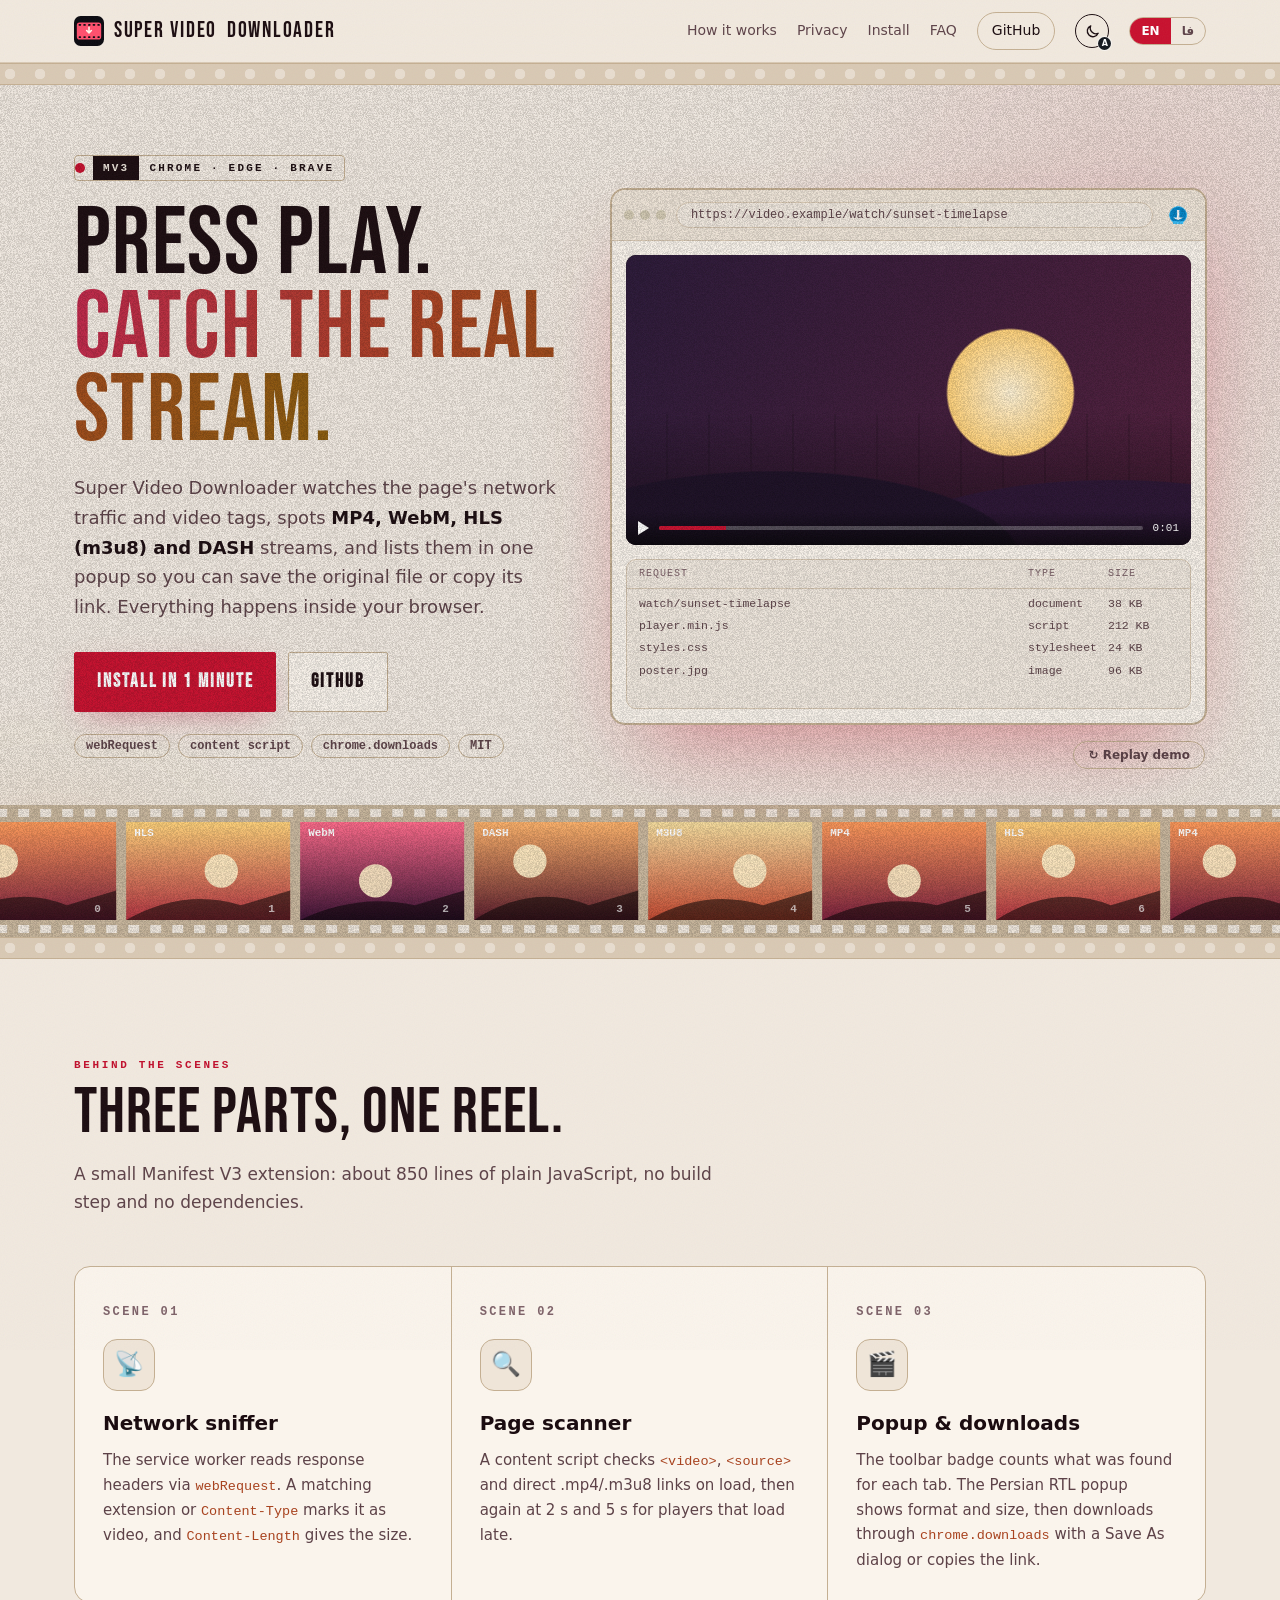
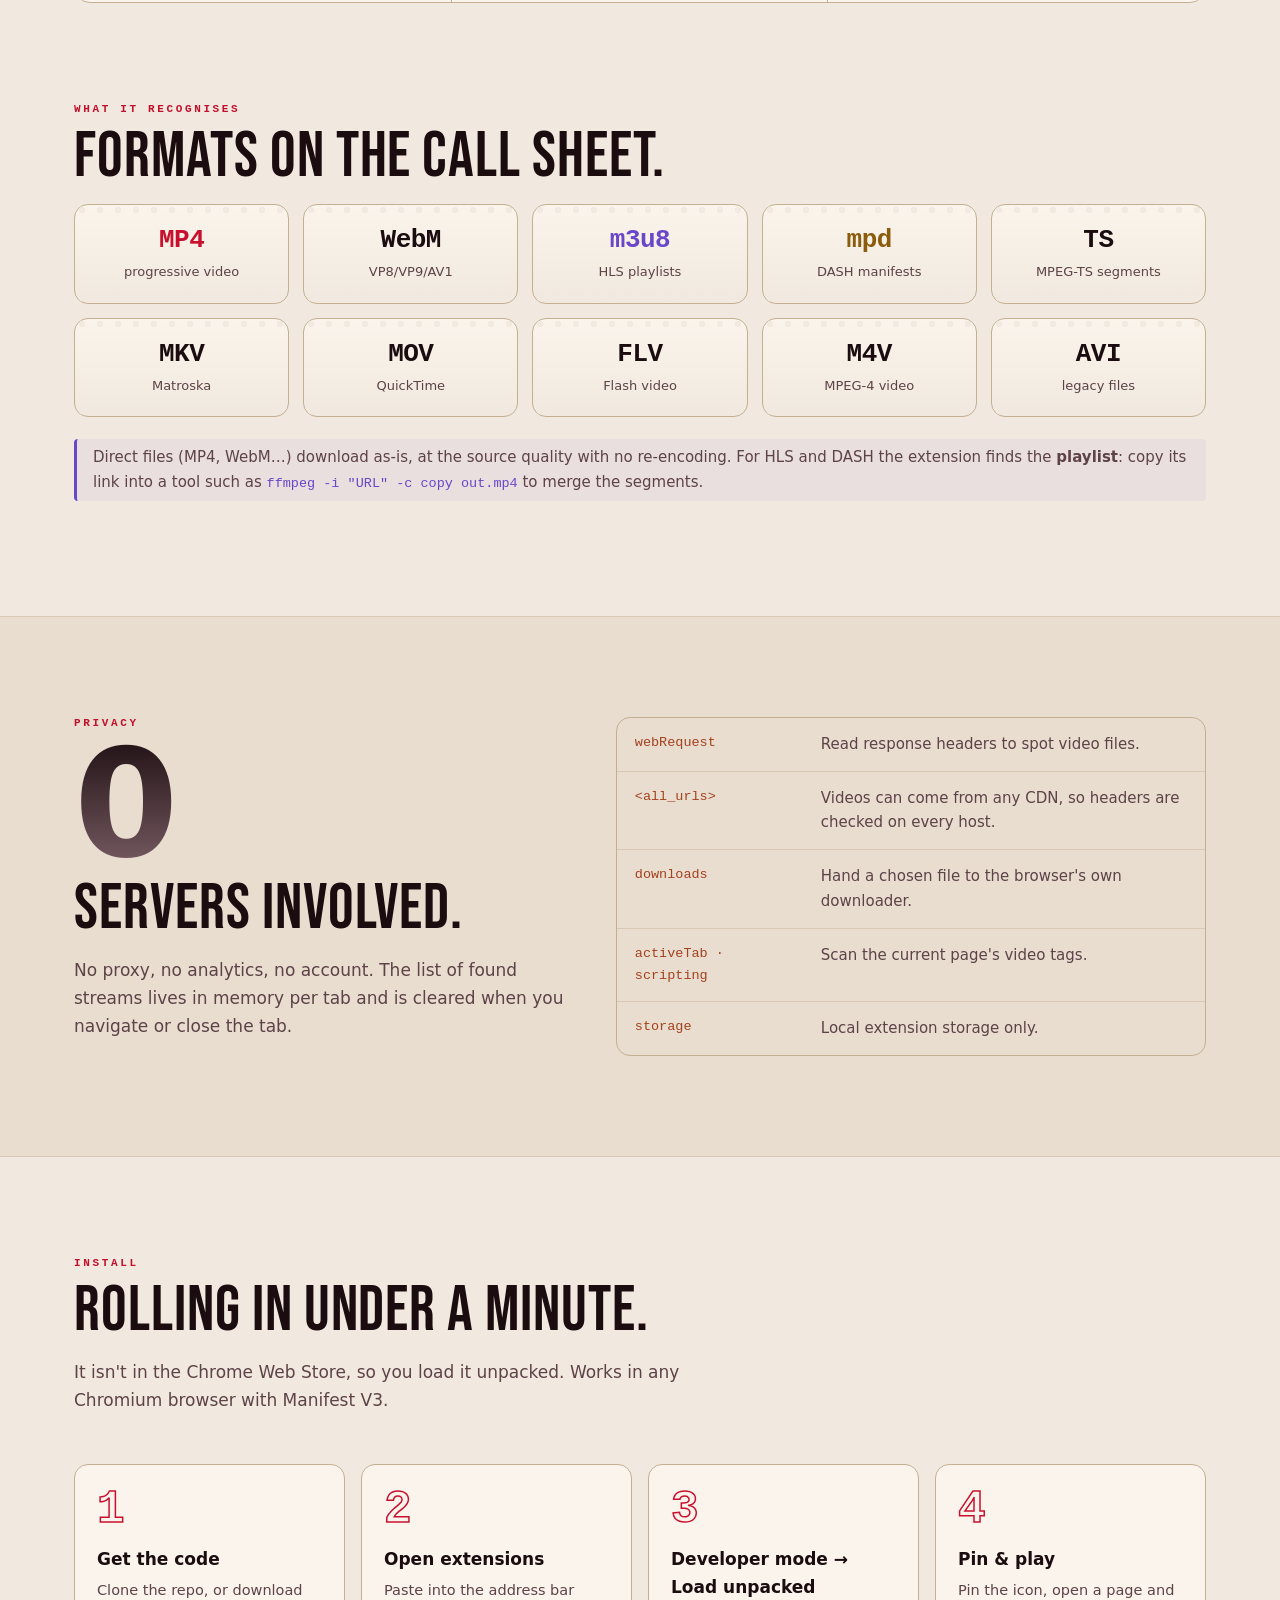
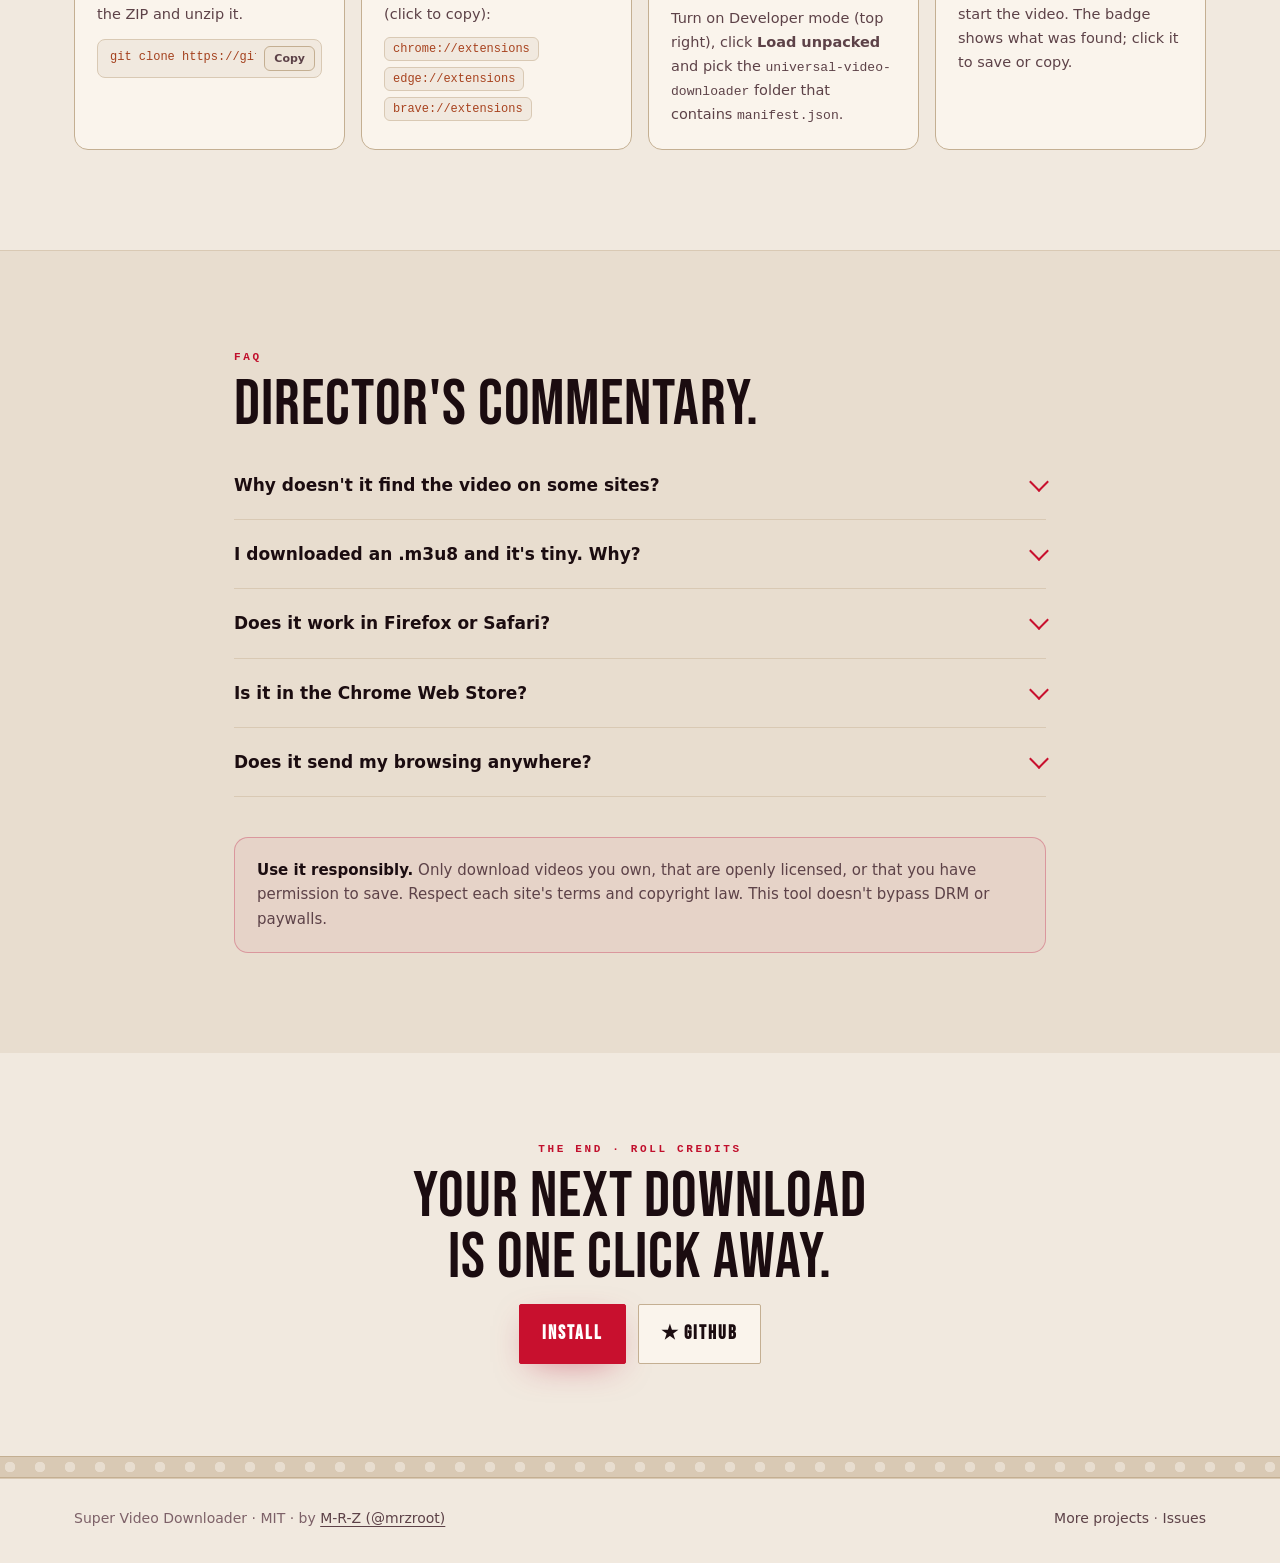
==== docs/index.html @ 4f281b18 "docs(site): warm palette (drop turquoise), soft radial theme transition" ====
<!doctype html>
<html lang="en" data-lang="en" dir="ltr">
<head>
<meta charset="utf-8">
<meta name="theme-color" content="#0a0507" media="(prefers-color-scheme: dark)">
<meta name="theme-color" content="#f1e9df" media="(prefers-color-scheme: light)">
<script>/*mrz-theme*/(function(){var d=document.documentElement,m='system';try{m=localStorage.getItem('mrz-theme')||'system'}catch(e){}if(m!=='light'&&m!=='dark')m='system';var q=window.matchMedia?matchMedia('(prefers-color-scheme: dark)'):null;var t=m==='system'?(q&&q.matches?'dark':'light'):m;d.setAttribute('data-theme',t);d.setAttribute('data-theme-mode',m);d.style.colorScheme=t})()</script>
<meta name="viewport" content="width=device-width, initial-scale=1">
<title>Super Video Downloader · Find the real video stream on any page</title>
<meta name="description" content="A Manifest V3 extension for Chrome, Edge and Brave that sniffs MP4, WebM, HLS (m3u8) and DASH streams from network traffic and video tags, then lets you save or copy them. Runs entirely in your browser. MIT.">

<meta name="color-scheme" content="light dark">
<meta property="og:title" content="Super Video Downloader · دانلودر ویدیو">
<meta property="og:description" content="Sniff the real video stream on a page and save it. Chromium MV3 extension, 100% client-side.">
<meta property="og:type" content="website">
<meta property="og:url" content="https://mrzroot.github.io/universal-video-downloader/">
<link rel="canonical" href="https://mrzroot.github.io/universal-video-downloader/">
<link rel="icon" href="favicon.svg" type="image/svg+xml">
<script>(function(){var d=document.documentElement,l='en';try{l=new URLSearchParams(location.search).get('lang')||localStorage.getItem('mrz-lang')||'en'}catch(e){}if(l==='fa'){d.lang='fa';d.dir='rtl';d.setAttribute('data-lang','fa')}})()</script>
<style>
@font-face{font-family:Vazirmatn;src:url(fonts/vazirmatn-arabic.woff2) format('woff2');font-weight:400 800;font-display:swap;unicode-range:U+0600-06FF,U+0750-077F,U+200C-200E,U+FB50-FDFF,U+FE70-FEFC}
:root{--bg:#09080d;--bg2:#100e16;--panel:#15121d;--panel2:#1c1826;--line:#2a2436;--line2:#3a3249;--fg:#fbf3ea;--mut:#a99fb6;--dim:#6f6680;
--coral:#ff4f6d;--peach:#ff9e7a;--lilac:#b69cff;--gold:#ffd27a;--sky:#38bdf8;--ok:#5be3a0;
--sans:ui-sans-serif,system-ui,-apple-system,"Segoe UI",Roboto,Arial,Vazirmatn,sans-serif;--fa:Vazirmatn,"Segoe UI",Tahoma,sans-serif;--mono:ui-monospace,"SF Mono",Menlo,Consolas,monospace}
*{box-sizing:border-box}html{scroll-behavior:smooth;background:var(--bg)}
body{margin:0;color:var(--fg);font:16px/1.65 var(--sans);-webkit-font-smoothing:antialiased;overflow-x:hidden}
html[data-lang=fa] body{font-family:var(--fa);line-height:1.9}
html[data-lang=en] [lang=fa],html[data-lang=fa] [lang=en]{display:none!important}
a{color:var(--peach);text-decoration:none}a:hover{text-decoration:underline}
code{font-family:var(--mono);font-size:.9em}
.wrap{max-width:1180px;margin:0 auto;padding:0 24px}
body:after{content:"";position:fixed;inset:-50%;pointer-events:none;z-index:50;opacity:.05;background-image:url("data:image/svg+xml,%3Csvg xmlns='http://www.w3.org/2000/svg' width='160' height='160'%3E%3Cfilter id='n'%3E%3CfeTurbulence type='fractalNoise' baseFrequency='.9' numOctaves='2'/%3E%3C/filter%3E%3Crect width='160' height='160' filter='url(%23n)'/%3E%3C/svg%3E");animation:grain 1.2s steps(4) infinite}
@keyframes grain{0%{transform:translate(0,0)}25%{transform:translate(-3%,2%)}50%{transform:translate(2%,-3%)}75%{transform:translate(-2%,-1%)}}
.strip{height:22px;background:#000;background-image:radial-gradient(circle at 50% 50%,var(--bg2) 0 5px,transparent 5.5px);background-size:30px 22px;background-position:center;border-block:1px solid #1e1a26}
/* nav */
.top{position:sticky;top:0;z-index:30;background:rgba(9,8,13,.8);backdrop-filter:blur(12px);border-bottom:1px solid var(--line)}
.top .wrap{display:flex;align-items:center;gap:18px;height:62px}
.brand{display:flex;align-items:center;gap:10px;color:var(--fg);font-weight:800;letter-spacing:.02em}
.brand:hover{text-decoration:none}.brand img{width:30px;height:30px}
.top nav{margin-inline-start:auto;display:flex;align-items:center;gap:20px;font-size:14px}
.top nav a{color:var(--mut)}.top nav a:hover{color:var(--fg);text-decoration:none}
.lang{display:flex;border:1px solid var(--line2);border-radius:999px;overflow:hidden}
.lang button{background:none;border:0;color:var(--mut);font:700 12px var(--sans);padding:6px 11px;cursor:pointer}
.lang button[aria-pressed=true]{background:var(--coral);color:#fff}
.gh{border:1px solid var(--line2);padding:6px 14px;border-radius:999px;color:var(--fg)!important}
/* hero */
.hero{padding:70px 0 80px;position:relative;overflow:hidden}
.hero:before{content:"";position:absolute;width:900px;height:900px;inset-inline-end:-300px;top:-300px;background:radial-gradient(circle,rgba(255,79,109,.22),transparent 60%);pointer-events:none}
.hero:after{content:"";position:absolute;width:700px;height:700px;inset-inline-start:-300px;bottom:-400px;background:radial-gradient(circle,rgba(182,156,255,.16),transparent 60%);pointer-events:none}
.hero .wrap{position:relative;z-index:1;display:grid;grid-template-columns:.9fr 1.1fr;gap:50px;align-items:center}
.hero .wrap>*{min-width:0}
.slate{display:inline-flex;align-items:center;gap:0;font:700 11px var(--mono);letter-spacing:.2em;text-transform:uppercase;border:1px solid var(--line2);border-radius:4px;overflow:hidden}
.slate span{padding:6px 10px}.slate span:first-child{background:var(--fg);color:var(--bg)}
html[data-lang=fa] .slate{letter-spacing:.04em}
h1{font-size:clamp(40px,5.4vw,70px);line-height:1;letter-spacing:-.035em;margin:22px 0 20px;font-weight:900}
html[data-lang=fa] h1{letter-spacing:0;line-height:1.35;font-size:clamp(34px,4.4vw,56px)}
h1 .g{background:linear-gradient(95deg,var(--coral),var(--peach) 50%,var(--gold));-webkit-background-clip:text;background-clip:text;color:transparent}
.lead{font-size:18px;color:var(--mut);margin:0 0 30px;max-width:540px}.lead b{color:var(--fg)}
.cta{display:flex;flex-wrap:wrap;gap:12px;margin-bottom:22px}
.btn{display:inline-flex;align-items:center;gap:8px;padding:13px 22px;border-radius:999px;font-weight:800;font-size:15px;border:1px solid var(--line2);color:var(--fg);background:var(--panel)}
.btn:hover{text-decoration:none;border-color:var(--coral)}
.btn.p{background:var(--coral);border-color:var(--coral);color:#fff;box-shadow:0 10px 40px -10px rgba(255,79,109,.8)}
.chips{display:flex;flex-wrap:wrap;gap:8px}
.chips span{font:600 12px var(--mono);border:1px solid var(--line2);border-radius:999px;padding:4px 11px;color:var(--mut)}
/* mock browser */
.br{background:var(--panel);border:1px solid var(--line2);border-radius:14px;box-shadow:0 50px 100px -40px #000,0 0 0 1px rgba(255,255,255,.02) inset;position:relative;overflow:visible}
.br .chrome{display:flex;align-items:center;gap:10px;padding:10px 12px;border-bottom:1px solid var(--line);background:var(--panel2);border-radius:14px 14px 0 0}
.dots{display:flex;gap:6px}.dots i{width:10px;height:10px;border-radius:50%;background:#3a3249}
.url{flex:1;min-width:0;background:var(--bg);border:1px solid var(--line);border-radius:999px;padding:5px 14px;font:12px var(--mono);color:var(--mut);white-space:nowrap;overflow:hidden;text-overflow:ellipsis;direction:ltr;text-align:left}
.ext{position:relative;width:30px;height:30px;border-radius:8px;display:grid;place-items:center;cursor:pointer;border:0;background:none;padding:0}
.ext img{width:20px;height:20px}
.ext.on{background:rgba(56,189,248,.18)}
.ext b{position:absolute;top:-4px;right:-6px;background:#0284c7;color:#fff;font:700 10px var(--sans);border-radius:6px;padding:1px 5px;min-width:16px;text-align:center;transform:scale(0);transition:transform .25s cubic-bezier(.3,1.6,.5,1)}
.ext b.show{transform:scale(1)}
.vp{direction:ltr;position:relative;aspect-ratio:16/8.2;margin:14px;border-radius:10px;overflow:hidden;background:#000}
.scene{position:absolute;inset:0;background:linear-gradient(120deg,#2a1838,#5b1f3d 40%,#ff4f6d 75%,#ffb37a);background-size:300% 300%;animation:scene 10s ease-in-out infinite}
.scene:before{content:"";position:absolute;inset:auto 0 0 0;height:45%;background:linear-gradient(transparent,#0008),repeating-linear-gradient(90deg,transparent 0 40px,#0002 40px 42px)}
.sun{position:absolute;width:26%;aspect-ratio:1;border-radius:50%;left:55%;top:22%;background:radial-gradient(circle,#fff3d6,#ffd27a 60%,transparent 62%);filter:blur(.5px);animation:sun 10s ease-in-out infinite}
.hills{position:absolute;inset:auto -10% -5% -10%;height:50%;background:radial-gradient(60% 100% at 30% 100%,#1b0f24 60%,transparent 61%),radial-gradient(60% 90% at 80% 100%,#2a1433 60%,transparent 61%)}
@keyframes scene{50%{background-position:100% 50%}}
@keyframes sun{50%{transform:translateY(12%)}}
.ctrl{position:absolute;inset:auto 0 0 0;padding:10px 12px;display:flex;align-items:center;gap:10px;background:linear-gradient(transparent,#000a)}
.ctrl .pl{width:0;height:0;border-block:7px solid transparent;border-inline-start:11px solid #fff}
html[dir=rtl] .ctrl .pl{border-inline-start:11px solid #fff}
.ctrl .tr{flex:1;height:4px;border-radius:2px;background:#fff4;overflow:hidden}
.ctrl .tr i{display:block;height:100%;width:0;background:var(--coral)}
.ctrl span{font:11px var(--mono);color:#fff}
.net{margin:0 14px 14px;background:var(--bg);border:1px solid var(--line);border-radius:10px;font:11.5px/1.6 var(--mono);height:150px;overflow:hidden;direction:ltr;text-align:left}
.net .h{display:grid;grid-template-columns:1fr 70px 70px;gap:10px;padding:6px 12px;border-bottom:1px solid var(--line);color:var(--dim);text-transform:uppercase;font-size:10px;letter-spacing:.1em}
.net .rows{padding:4px 0}
.net .r{display:grid;grid-template-columns:1fr 70px 70px;gap:10px;padding:2px 12px;color:var(--mut);animation:in .3s}
.net .r span:first-child{overflow:hidden;text-overflow:ellipsis;white-space:nowrap}
.net .r.hit{color:var(--fg);background:linear-gradient(90deg,rgba(255,79,109,.18),transparent)}
.net .r.hit span:first-child:before{content:"● ";color:var(--coral)}
@keyframes in{from{opacity:0;transform:translateY(4px)}}
/* popup (mirrors popup.html) */
.pop{position:absolute;top:50px;right:-18px;width:330px;max-width:calc(100% - 20px);background:#0b1220;border:1px solid #1e3a5f;border-radius:14px;box-shadow:0 30px 70px -10px #000,0 0 0 1px #38bdf833;color:#e2e8f0;opacity:0;transform:translateY(-8px) scale(.97);transform-origin:top right;transition:all .3s cubic-bezier(.2,.8,.2,1);pointer-events:none;z-index:5;overflow:hidden}
html[dir=rtl] .pop{transform-origin:top left;right:auto;left:-18px}html[dir=rtl] .pop:before{right:auto;left:38px}
.pop.show{opacity:1;transform:none;pointer-events:auto}
.pop:before{content:"";position:absolute;top:-7px;right:38px;width:12px;height:12px;background:#0b1220;border-left:1px solid #1e3a5f;border-top:1px solid #1e3a5f;transform:rotate(45deg)}
.pop .ph{display:flex;align-items:center;gap:10px;padding:12px 14px;border-bottom:1px solid #1e293b}
.pop .ph .lg{width:30px;height:30px;border-radius:9px;background:linear-gradient(135deg,#0284c7,#38bdf8);display:grid;place-items:center}
.pop .ph b{font-size:13px;display:block}
.pop .ph small{font-size:10.5px;color:#38bdf8;background:#38bdf81a;border-radius:999px;padding:1px 8px}
.pop .info{display:flex;justify-content:space-between;align-items:center;padding:8px 14px;font-size:12px;color:#94a3b8;background:#0f172a}
.pop .info i{width:8px;height:8px;border-radius:50%;background:#22c55e;box-shadow:0 0 8px #22c55e}
.pop .list{padding:10px;display:grid;gap:8px;max-height:270px;overflow:hidden}
.vc{background:#111c2e;border:1px solid #1e3a5f;border-radius:10px;padding:10px;animation:in .35s}
.vc .t{display:flex;justify-content:space-between;gap:8px;font-size:12px;font-weight:700;align-items:center}
.vc .t span:first-child{overflow:hidden;text-overflow:ellipsis;white-space:nowrap;direction:ltr;font-family:var(--mono);font-weight:500}
.vc .tag{font:700 10px var(--mono);color:#38bdf8;background:#38bdf81a;border:1px solid #38bdf844;border-radius:6px;padding:1px 6px;flex:none}
.vc .m{display:flex;justify-content:space-between;font-size:11px;color:#94a3b8;margin:5px 0 8px}
.vc .a{display:flex;gap:6px}
.vc .a button{flex:1;border-radius:8px;font:700 11.5px var(--sans);padding:7px;cursor:pointer;border:1px solid #334155;background:none;color:#e2e8f0}
html[data-lang=fa] .vc .a button{font-family:var(--fa)}
.vc .a button.d{background:linear-gradient(135deg,#0284c7,#38bdf8);border:0;color:#fff}
.pop .ft{padding:8px 14px 12px;font-size:10.5px;color:#64748b;text-align:center}
.toast{position:absolute;inset-inline-start:50%;bottom:20px;transform:translate(-50%,20px);background:var(--fg);color:var(--bg);font:700 13px var(--sans);padding:9px 16px;border-radius:999px;opacity:0;transition:all .3s;white-space:nowrap;z-index:6}
html[dir=rtl] .toast{transform:translate(50%,20px)}
.toast.show{opacity:1;transform:translate(-50%,0)}html[dir=rtl] .toast.show{transform:translate(50%,0)}
html[data-lang=fa] .toast{font-family:var(--fa)}
.replay{position:absolute;bottom:-46px;inset-inline-end:0;background:none;border:1px solid var(--line2);color:var(--mut);border-radius:999px;font:700 12px var(--sans);padding:6px 14px;cursor:pointer}
/* sections */
section{padding:100px 0;position:relative}
.label{font:700 11px var(--mono);letter-spacing:.24em;text-transform:uppercase;color:var(--coral)}
html[data-lang=fa] .label{letter-spacing:0;font-family:var(--fa);font-size:14px}
h2{font-size:clamp(30px,3.8vw,50px);line-height:1.05;letter-spacing:-.03em;margin:12px 0 16px;font-weight:900}
html[data-lang=fa] h2{letter-spacing:0;line-height:1.4}
.sub{color:var(--mut);font-size:17px;max-width:660px;margin:0 0 50px}
.reel{display:grid;grid-template-columns:repeat(3,1fr);gap:0;border:1px solid var(--line2);border-radius:16px;overflow:hidden;background:var(--panel)}
.reel>*{min-width:0}
.frame{padding:30px 28px;border-inline-end:1px solid var(--line2);position:relative}
.frame:last-child{border-inline-end:0}
.frame .n{font:800 12px var(--mono);color:var(--dim);letter-spacing:.2em}
.frame .ic{width:52px;height:52px;border-radius:14px;display:grid;place-items:center;margin:16px 0;font-size:24px;background:var(--panel2);border:1px solid var(--line2)}
.frame h3{margin:0 0 8px;font-size:20px}
.frame p{margin:0;color:var(--mut);font-size:15px}
.frame code{color:var(--peach)}
.fmts{display:grid;grid-template-columns:repeat(5,1fr);gap:14px}
.fmts>*{min-width:0}
.fm{border:1px solid var(--line2);border-radius:14px;padding:20px 16px;background:linear-gradient(180deg,var(--panel),var(--bg));text-align:center}
.fm b{display:block;font:900 26px var(--mono);letter-spacing:-.02em}
.fm span{display:block;color:var(--mut);font-size:13px;margin-top:6px}
.fm.hl b{color:var(--coral)}.fm.hl2 b{color:var(--lilac)}.fm.hl3 b{color:var(--gold)}
.fnote{margin-top:22px;color:var(--mut);font-size:15px;border-inline-start:3px solid var(--lilac);padding:6px 16px;background:rgba(182,156,255,.06);border-radius:4px}
.fnote code{color:var(--lilac)}
.priv{display:grid;grid-template-columns:1fr 1.2fr;gap:50px;align-items:start}
.priv>*{min-width:0}
.big0{font:900 clamp(80px,12vw,150px)/1 var(--sans);letter-spacing:-.06em;background:linear-gradient(180deg,var(--fg),var(--dim));-webkit-background-clip:text;background-clip:text;color:transparent}
.perm{border:1px solid var(--line2);border-radius:14px;overflow:hidden}
.perm div{display:grid;grid-template-columns:170px 1fr;gap:16px;padding:14px 18px;border-bottom:1px solid var(--line);font-size:15px}
.perm div:last-child{border-bottom:0}
.perm code{color:var(--peach);direction:ltr;text-align:start}
.perm span{color:var(--mut)}
/* install */
.steps{counter-reset:s;display:grid;grid-template-columns:repeat(4,1fr);gap:16px}
.steps>*{min-width:0}
.st{border:1px solid var(--line2);border-radius:14px;padding:22px;background:var(--panel);position:relative;counter-increment:s}
.st:before{content:counter(s);font:900 46px/1 var(--mono);color:transparent;-webkit-text-stroke:1.5px var(--coral);display:block;margin-bottom:12px}
.st h3{margin:0 0 6px;font-size:17px}
.st p{margin:0;color:var(--mut);font-size:14.5px}
.cmd{display:flex;align-items:center;gap:8px;margin-top:12px;background:var(--bg);border:1px solid var(--line);border-radius:8px;padding:6px 6px 6px 12px;direction:ltr}
.cmd code{flex:1;min-width:0;overflow-x:auto;white-space:nowrap;font-size:12px}
.copy{background:var(--panel2);border:1px solid var(--line2);color:var(--mut);font:600 11px var(--sans);padding:5px 9px;border-radius:6px;cursor:pointer;flex:none}
.copy.ok{color:var(--ok);border-color:var(--ok)}
.brs{display:flex;gap:6px;flex-wrap:wrap;margin-top:10px}
.brs button{background:var(--bg);border:1px solid var(--line);color:var(--peach);font:12px var(--mono);border-radius:6px;padding:4px 8px;cursor:pointer}
.brs button.ok{color:var(--ok);border-color:var(--ok)}
/* faq */
.faq{max-width:860px}
details{border-bottom:1px solid var(--line)}
summary{cursor:pointer;list-style:none;padding:20px 0;font-weight:800;font-size:17px;display:flex;justify-content:space-between;gap:20px}
summary::-webkit-details-marker{display:none}
summary:after{content:"";width:12px;height:12px;border-inline-end:2px solid var(--coral);border-bottom:2px solid var(--coral);transform:rotate(45deg);transition:transform .2s;flex:none;margin-top:4px}
details[open] summary:after{transform:rotate(-135deg)}
details p{margin:0 0 20px;color:var(--mut)}
.legal{margin-top:40px;border:1px solid rgba(255,79,109,.4);background:rgba(255,79,109,.06);border-radius:14px;padding:20px 22px;color:var(--mut);font-size:15px}
.legal b{color:var(--fg)}
.credits{text-align:center;padding:90px 0 70px}
.credits .label{display:block;margin-bottom:12px}
.credits h2{font-size:clamp(34px,5vw,64px)}
.credits .cta{justify-content:center}
footer{border-top:1px solid var(--line);padding:28px 0;color:var(--dim);font-size:14px}
footer .wrap{display:flex;flex-wrap:wrap;gap:14px;justify-content:space-between}
footer a{color:var(--mut)}
@media (max-width:980px){.hero .wrap,.priv{grid-template-columns:minmax(0,1fr)}.reel{grid-template-columns:minmax(0,1fr)}.frame{border-inline-end:0;border-bottom:1px solid var(--line2)}.fmts{grid-template-columns:repeat(3,1fr)}.steps{grid-template-columns:repeat(2,minmax(0,1fr))}.pop{right:10px}html[dir=rtl] .pop{left:10px}}
@media (max-width:640px){.top nav a.h,.gh{display:none}.brand span.long{display:none}.hero{padding:40px 0 90px}section{padding:70px 0}.fmts{grid-template-columns:repeat(2,minmax(0,1fr))}.steps{grid-template-columns:minmax(0,1fr)}.perm div{grid-template-columns:minmax(0,1fr);gap:2px}.net{font-size:10.5px}.net .h,.net .r{grid-template-columns:minmax(0,1fr) 54px 58px;gap:6px}.pop{top:46px;width:auto;left:10px!important;right:10px!important}}
@media (prefers-reduced-motion:reduce){body:after,.scene,.sun{animation:none}}
</style>
<style id="mrz-theme-css">/*mrz-theme-badge*/[data-theme-toggle]{position:relative}
html[data-theme-mode=system] [data-theme-toggle]::after{content:"A";position:absolute;inset-inline-end:-3px;bottom:-3px;min-width:13px;height:13px;padding:0 2px;box-sizing:border-box;border-radius:7px;font:700 8px/13px system-ui,sans-serif;letter-spacing:0;text-align:center;background:#14181f;color:#fff;box-shadow:0 0 0 1px rgba(255,255,255,.55);pointer-events:none}
html[data-theme=dark][data-theme-mode=system] [data-theme-toggle]::after{background:#f3f4f6;color:#14181f;box-shadow:0 0 0 1px rgba(0,0,0,.5)}

/* mrz theme toggle */
.mrz-tt{all:unset;box-sizing:border-box;cursor:pointer;display:inline-grid;place-items:center;flex:none;width:34px;height:34px;border-radius:999px;color:inherit;border:1.5px solid currentColor;transition:transform .2s,background-color .2s}
.mrz-tt:hover{transform:rotate(-12deg)}.mrz-tt:focus-visible{outline:2px solid #b56a1f;outline-offset:3px}
.mrz-tt svg{width:17px;height:17px;display:block}
html[data-theme=dark] .mrz-tt .i-moon,html:not([data-theme=dark]) .mrz-tt .i-sun{display:none}
/* Universal Video Downloader · cinema coral kept as the brand accent, surfaces on the warm terracotta + gold palette */
html[data-theme=dark]{--bg:#070b1a;--bg2:#0b1124;--panel:#0e1428;--panel2:#121a33;--line:#1c2645;--line2:#2a3560;--fg:#eceff7;--mut:#a9b1cc;--dim:#8089a8;
--coral:#ff6680;--peach:#ffab8c;--lilac:#c0abff;--gold:#e8b04b;--sky:#d0a03f;--ok:#5fd6a0;--on-coral:#1a0610;--strip:#04060f;--strip-line:#1c2645}
html[data-theme=light]{--bg:#f7f5ef;--bg2:#efeadc;--panel:#fffdf8;--panel2:#f4f0e5;--line:#e3ddcc;--line2:#d3cab3;--fg:#0b1230;--mut:#3a4363;--dim:#5b6383;
--coral:#c0264a;--peach:#a8431f;--lilac:#6a46c9;--gold:#8a5c0c;--sky:#76400a;--ok:#0b7a4f;--on-coral:#fff;--strip:#e3ddcc;--strip-line:#d3cab3;color-scheme:light}
html[data-theme] .lang button[aria-pressed=true],html[data-theme] .btn.p{color:var(--on-coral)}
html[data-theme] .strip{background-color:var(--strip);border-color:var(--strip-line)}
html[data-theme=dark] .top{background:rgba(7,11,26,.8)}
html[data-theme=light] .top{background:rgba(247,245,239,.86)}
html[data-theme=light] .hero:before{background:radial-gradient(circle,rgba(192,38,74,.12),transparent 60%)}
html[data-theme=light] .hero:after{background:radial-gradient(circle,rgba(181,106,31,.14),transparent 60%)}
html[data-theme=light] .btn.p{box-shadow:0 10px 34px -12px rgba(192,38,74,.55)}
html[data-theme=light] .br{box-shadow:0 50px 100px -50px rgba(11,18,48,.35),0 0 0 1px rgba(11,18,48,.04) inset}
html[data-theme=light] .dots i{background:#d3cab3}
html[data-theme=light] .ext.on{background:rgba(181,106,31,.16)}
html[data-theme=light] .net .r.hit{background:linear-gradient(90deg,rgba(192,38,74,.1),transparent)}
html[data-theme=light] h1 .g{background:linear-gradient(95deg,#c0264a,#a8431f 50%,#8a5c0c);-webkit-background-clip:text;background-clip:text}
html[data-theme=light] .fnote{background:rgba(106,70,201,.06)}
html[data-theme=light] .legal{border-color:rgba(192,38,74,.35);background:rgba(192,38,74,.05)}
/* extension popup mock follows the theme too */
html[data-theme] .ext b{background:#0369a1}
html[data-theme] .pop .ft{color:#8d9bb3}
html[data-theme=light] .pop{background:#fffdf8;border-color:#d3cab3;color:#0b1230;box-shadow:0 30px 70px -20px rgba(11,18,48,.3),0 0 0 1px rgba(118,64,10,.18)}
html[data-theme=light] .pop:before{background:#fffdf8;border-color:#d3cab3}
html[data-theme=light] .pop .ph{border-color:#e3ddcc}
html[data-theme=light] .pop .ph small,html[data-theme=light] .vc .tag{color:#0369a1;background:rgba(3,105,161,.08)}
html[data-theme=light] .pop .info{color:#3a4363;background:#f4f0e5}
html[data-theme=light] .vc{background:#f7f5ef;border-color:#e3ddcc}
html[data-theme=light] .vc .m,html[data-theme=light] .pop .ft{color:#5b6383}
html[data-theme=light] .vc .a button{border-color:#d3cab3;color:#0b1230}
html[data-theme] .vc .a button.d{background:linear-gradient(135deg,#0369a1,#0284c7);color:#fff}
</style>
<link rel="preload" href="fonts/bebas-neue-400.woff2" as="font" type="font/woff2" crossorigin><link rel="stylesheet" href="identity.css"></head>
<body>
<header class="top"><div class="wrap">
  <a class="brand" href="#"><img src="favicon.svg" alt="">Super Video <span class="long">Downloader</span></a>
  <nav>
    <a class="h" href="#how"><span lang="en">How it works</span><span lang="fa">طرز کار</span></a>
    <a class="h" href="#privacy"><span lang="en">Privacy</span><span lang="fa">حریم خصوصی</span></a>
    <a href="#install"><span lang="en">Install</span><span lang="fa">نصب</span></a>
    <a class="h" href="#faq"><span lang="en">FAQ</span><span lang="fa">پرسش‌ها</span></a>
    <a class="gh" href="https://github.com/mrzroot/universal-video-downloader">GitHub</a>
    <button type="button" class="mrz-tt" data-theme-toggle aria-label="Switch to dark mode" title="Switch to dark mode"><svg class="i-sun" viewBox="0 0 24 24" aria-hidden="true"><g fill="none" stroke="currentColor" stroke-width="1.9" stroke-linecap="round"><circle cx="12" cy="12" r="4"/><path d="M12 2.5v2M12 19.5v2M4.6 4.6 6 6M18 18l1.4 1.4M2.5 12h2M19.5 12h2M4.6 19.4 6 18M18 6l1.4-1.4"/></g></svg><svg class="i-moon" viewBox="0 0 24 24" aria-hidden="true"><path fill="none" stroke="currentColor" stroke-width="1.9" stroke-linejoin="round" d="M20 14.5A8 8 0 0 1 9.5 4a8 8 0 1 0 10.5 10.5Z"/></svg></button><div class="lang" role="group" aria-label="Language"><button type="button" data-set-lang="en">EN</button><button type="button" data-set-lang="fa">فا</button></div>
  </nav>
</div></header>
<div class="strip" aria-hidden="true"></div>

<main>
<section class="hero"><div class="wrap">
  <div>
    <div class="slate"><span>MV3</span><span lang="en">Chrome · Edge · Brave</span><span lang="fa">کروم · اج · بریو</span></div>
    <h1><span lang="en">Press play.<br><span class="g">Catch the real stream.</span></span><span lang="fa">پخش را بزنید.<br><span class="g">استریم واقعی را شکار کنید.</span></span></h1>
    <p class="lead"><span lang="en">Super Video Downloader watches the page's network traffic and video tags, spots <b>MP4, WebM, HLS (m3u8) and DASH</b> streams, and lists them in one popup so you can save the original file or copy its link. Everything happens inside your browser.</span><span lang="fa">Super Video Downloader ترافیک شبکه و تگ‌های ویدیوی صفحه را زیر نظر می‌گیرد، استریم‌های <b>MP4، WebM، HLS (m3u8) و DASH</b> را پیدا می‌کند و در یک پنجره فهرست می‌کند تا فایل اصلی را ذخیره یا لینکش را کپی کنید. همه‌چیز داخل مرورگر خودتان انجام می‌شود.</span></p>
    <div class="cta">
      <a class="btn p" href="#install"><span lang="en">Install in 1 minute</span><span lang="fa">نصب در ۱ دقیقه</span></a>
      <a class="btn" href="https://github.com/mrzroot/universal-video-downloader">GitHub</a>
    </div>
    <div class="chips"><span>webRequest</span><span>content script</span><span>chrome.downloads</span><span>MIT</span></div>
  </div>

  <div class="br" id="demo">
    <div class="chrome"><span class="dots"><i></i><i></i><i></i></span><div class="url">https://video.example/watch/sunset-timelapse</div>
      <button class="ext" type="button" id="ext" aria-label="Open extension popup"><img src="ext-icon.png" alt=""><b id="badge" aria-hidden="true">0</b></button></div>
    <div class="vp"><div class="scene"><div class="sun"></div><div class="hills"></div></div>
      <div class="ctrl"><i class="pl"></i><span class="tr"><i id="prog"></i></span><span id="tc">0:00</span></div></div>
    <div class="net"><div class="h"><span>request</span><span>type</span><span>size</span></div><div class="rows" id="net"></div></div>
    <div class="pop" id="pop" dir="rtl">
      <div class="ph"><span class="lg">⚡</span><div><b>Super Video Downloader</b><small>۱۰۰٪ نامحدود و رایگان</small></div></div>
      <div class="info"><span id="pinfo"></span><i></i></div>
      <div class="list" id="plist"></div>
      <div class="ft">بدون واترمارک • بدون محدودیت حجم • HLS / MP4</div>
    </div>
    <div class="toast" id="toast"></div>
    <button class="replay" type="button" id="replay">↻ <span lang="en">Replay demo</span><span lang="fa">پخش دوباره</span></button>
  </div>
</div></section>
<div class="strip" aria-hidden="true"></div>

<section id="how"><div class="wrap">
  <div class="label"><span lang="en">Behind the scenes</span><span lang="fa">پشت صحنه</span></div>
  <h2><span lang="en">Three parts, one reel.</span><span lang="fa">سه بخش، یک حلقهٔ فیلم.</span></h2>
  <p class="sub"><span lang="en">A small Manifest V3 extension: about 850 lines of plain JavaScript, no build step and no dependencies.</span><span lang="fa">یک افزونهٔ کوچک Manifest V3: حدود ۸۵۰ خط جاوااسکریپت ساده، بدون مرحلهٔ بیلد و بدون وابستگی.</span></p>
  <div class="reel">
    <div class="frame"><span class="n">SCENE 01</span><div class="ic">📡</div><h3><span lang="en">Network sniffer</span><span lang="fa">شنود شبکه</span></h3><p><span lang="en">The service worker reads response headers via <code>webRequest</code>. A matching extension or <code>Content-Type</code> marks it as video, and <code>Content-Length</code> gives the size.</span><span lang="fa">سرویس‌ورکر هدرهای پاسخ را با <code>webRequest</code> می‌خواند. پسوند یا <code>Content-Type</code> منطبق یعنی ویدیو، و <code>Content-Length</code> حجم را می‌دهد.</span></p></div>
    <div class="frame"><span class="n">SCENE 02</span><div class="ic">🔍</div><h3><span lang="en">Page scanner</span><span lang="fa">اسکنر صفحه</span></h3><p><span lang="en">A content script checks <code>&lt;video&gt;</code>, <code>&lt;source&gt;</code> and direct .mp4/.m3u8 links on load, then again at 2 s and 5 s for players that load late.</span><span lang="fa">یک کانتنت‌اسکریپت تگ‌های <code>&lt;video&gt;</code> و <code>&lt;source&gt;</code> و لینک‌های مستقیم ‎.mp4/.m3u8 را هنگام بارگذاری و دوباره در ثانیهٔ ۲ و ۵ بررسی می‌کند.</span></p></div>
    <div class="frame"><span class="n">SCENE 03</span><div class="ic">🎬</div><h3><span lang="en">Popup &amp; downloads</span><span lang="fa">پنجره و دانلود</span></h3><p><span lang="en">The toolbar badge counts what was found for each tab. The Persian RTL popup shows format and size, then downloads through <code>chrome.downloads</code> with a Save As dialog or copies the link.</span><span lang="fa">نشان روی آیکون تعداد یافته‌های هر تب را می‌شمارد. پنجرهٔ فارسی قالب و حجم را نشان می‌دهد و با <code>chrome.downloads</code> و پنجرهٔ «ذخیره به‌عنوان» دانلود می‌کند یا لینک را کپی می‌کند.</span></p></div>
  </div>
</div></section>

<section style="padding-top:0"><div class="wrap">
  <div class="label"><span lang="en">What it recognises</span><span lang="fa">چه چیزهایی را می‌شناسد</span></div>
  <h2><span lang="en">Formats on the call sheet.</span><span lang="fa">قالب‌های فهرست بازیگران.</span></h2>
  <div class="fmts">
    <div class="fm hl"><b>MP4</b><span lang="en">progressive video</span><span lang="fa">ویدیوی پیوسته</span></div>
    <div class="fm"><b>WebM</b><span lang="en">VP8/VP9/AV1</span><span lang="fa">VP8/VP9/AV1</span></div>
    <div class="fm hl2"><b>m3u8</b><span lang="en">HLS playlists</span><span lang="fa">پلی‌لیست HLS</span></div>
    <div class="fm hl3"><b>mpd</b><span lang="en">DASH manifests</span><span lang="fa">مانیفست DASH</span></div>
    <div class="fm"><b>TS</b><span lang="en">MPEG-TS segments</span><span lang="fa">قطعه‌های MPEG-TS</span></div>
    <div class="fm"><b>MKV</b><span lang="en">Matroska</span><span lang="fa">ماتروسکا</span></div>
    <div class="fm"><b>MOV</b><span lang="en">QuickTime</span><span lang="fa">کوئیک‌تایم</span></div>
    <div class="fm"><b>FLV</b><span lang="en">Flash video</span><span lang="fa">ویدیوی فلش</span></div>
    <div class="fm"><b>M4V</b><span lang="en">MPEG-4 video</span><span lang="fa">ویدیوی MPEG-4</span></div>
    <div class="fm"><b>AVI</b><span lang="en">legacy files</span><span lang="fa">فایل‌های قدیمی</span></div>
  </div>
  <p class="fnote"><span lang="en">Direct files (MP4, WebM…) download as-is, at the source quality with no re-encoding. For HLS and DASH the extension finds the <b>playlist</b>: copy its link into a tool such as <code>ffmpeg -i "URL" -c copy out.mp4</code> to merge the segments.</span><span lang="fa">فایل‌های مستقیم (MP4، WebM و…) همان‌طور که هستند و با کیفیت منبع و بدون فشرده‌سازی دوباره دانلود می‌شوند. برای HLS و DASH افزونه <b>پلی‌لیست</b> را پیدا می‌کند؛ لینکش را کپی کنید و با ابزاری مثل <code>ffmpeg -i "URL" -c copy out.mp4</code> قطعه‌ها را یکی کنید.</span></p>
</div></section>

<section id="privacy" style="background:var(--bg2);border-block:1px solid var(--line)"><div class="wrap priv">
  <div>
    <div class="label"><span lang="en">Privacy</span><span lang="fa">حریم خصوصی</span></div>
    <div class="big0">0</div>
    <h2 style="margin-top:0"><span lang="en">servers involved.</span><span lang="fa">سرور در کار نیست.</span></h2>
    <p class="sub" style="margin-bottom:0"><span lang="en">No proxy, no analytics, no account. The list of found streams lives in memory per tab and is cleared when you navigate or close the tab.</span><span lang="fa">بدون پروکسی، بدون آنالیتیکس و بدون حساب کاربری. فهرست استریم‌ها برای هر تب در حافظه نگه داشته می‌شود و با رفتن به صفحهٔ دیگر یا بستن تب پاک می‌شود.</span></p>
  </div>
  <div class="perm">
    <div><code>webRequest</code><span lang="en">Read response headers to spot video files.</span><span lang="fa">خواندن هدر پاسخ‌ها برای تشخیص فایل‌های ویدیویی.</span></div>
    <div><code>&lt;all_urls&gt;</code><span lang="en">Videos can come from any CDN, so headers are checked on every host.</span><span lang="fa">ویدیو ممکن است از هر CDN بیاید، پس هدرها در همهٔ میزبان‌ها بررسی می‌شوند.</span></div>
    <div><code>downloads</code><span lang="en">Hand a chosen file to the browser's own downloader.</span><span lang="fa">سپردن فایل انتخاب‌شده به دانلودر خود مرورگر.</span></div>
    <div><code>activeTab · scripting</code><span lang="en">Scan the current page's video tags.</span><span lang="fa">اسکن تگ‌های ویدیوی صفحهٔ فعلی.</span></div>
    <div><code>storage</code><span lang="en">Local extension storage only.</span><span lang="fa">فقط فضای ذخیره‌سازی محلی افزونه.</span></div>
  </div>
</div></section>

<section id="install"><div class="wrap">
  <div class="label"><span lang="en">Install</span><span lang="fa">نصب</span></div>
  <h2><span lang="en">Rolling in under a minute.</span><span lang="fa">در کمتر از یک دقیقه آماده.</span></h2>
  <p class="sub"><span lang="en">It isn't in the Chrome Web Store, so you load it unpacked. Works in any Chromium browser with Manifest V3.</span><span lang="fa">در Chrome Web Store نیست، پس به‌صورت «بسته بازنشده» بارگذاری می‌شود. در هر مرورگر کرومیومی با Manifest V3 کار می‌کند.</span></p>
  <div class="steps">
    <div class="st"><h3><span lang="en">Get the code</span><span lang="fa">دریافت کد</span></h3><p><span lang="en">Clone the repo, or download the ZIP and unzip it.</span><span lang="fa">مخزن را کلون کنید یا ZIP را دانلود و باز کنید.</span></p>
      <div class="cmd"><code id="c1">git clone https://github.com/mrzroot/universal-video-downloader.git</code><button class="copy" type="button" data-copy="c1">Copy</button></div></div>
    <div class="st"><h3><span lang="en">Open extensions</span><span lang="fa">باز کردن افزونه‌ها</span></h3><p><span lang="en">Paste into the address bar (click to copy):</span><span lang="fa">در نوار آدرس بچسبانید (برای کپی کلیک کنید):</span></p>
      <div class="brs"><button type="button" data-cp="chrome://extensions">chrome://extensions</button><button type="button" data-cp="edge://extensions">edge://extensions</button><button type="button" data-cp="brave://extensions">brave://extensions</button></div></div>
    <div class="st"><h3><span lang="en">Developer mode → Load unpacked</span><span lang="fa">حالت توسعه‌دهنده ← Load unpacked</span></h3><p><span lang="en">Turn on Developer mode (top right), click <b>Load unpacked</b> and pick the <code>universal-video-downloader</code> folder that contains <code>manifest.json</code>.</span><span lang="fa">Developer mode را (بالا سمت راست) روشن کنید، <b>Load unpacked</b> را بزنید و پوشهٔ <code>universal-video-downloader</code> را که <code>manifest.json</code> دارد انتخاب کنید.</span></p></div>
    <div class="st"><h3><span lang="en">Pin &amp; play</span><span lang="fa">پین کنید و پخش کنید</span></h3><p><span lang="en">Pin the icon, open a page and start the video. The badge shows what was found; click it to save or copy.</span><span lang="fa">آیکون را پین کنید، صفحه را باز و ویدیو را پخش کنید. نشان روی آیکون تعداد یافته‌ها را نشان می‌دهد؛ برای ذخیره یا کپی روی آن بزنید.</span></p></div>
  </div>
</div></section>

<section id="faq" style="background:var(--bg2);border-top:1px solid var(--line)"><div class="wrap faq">
  <div class="label"><span lang="en">FAQ</span><span lang="fa">پرسش‌های رایج</span></div>
  <h2><span lang="en">Director's commentary.</span><span lang="fa">توضیحات کارگردان.</span></h2>
  <details><summary><span lang="en">Why doesn't it find the video on some sites?</span><span lang="fa">چرا در بعضی سایت‌ها ویدیو پیدا نمی‌شود؟</span></summary><p><span lang="en">Start playback first, because many players only request the stream then. Sites that use DRM (Widevine/PlayReady), or feed the player through <code>blob:</code> URLs and MediaSource, don't expose a downloadable file. The extension skips them by design.</span><span lang="fa">اول ویدیو را پخش کنید؛ بسیاری از پلیرها فقط در آن لحظه استریم را درخواست می‌کنند. سایت‌هایی که DRM (مثل Widevine/PlayReady) دارند یا ویدیو را با آدرس‌های <code>blob:</code> و MediaSource پخش می‌کنند فایل قابل دانلودی ارائه نمی‌دهند و افزونه عمداً سراغشان نمی‌رود.</span></p></details>
  <details><summary><span lang="en">I downloaded an .m3u8 and it's tiny. Why?</span><span lang="fa">یک ‎.m3u8 دانلود کردم و خیلی کوچک است. چرا؟</span></summary><p><span lang="en">An m3u8 is a playlist that points to many small segments, not the video itself. Copy the link and merge it with ffmpeg or a similar tool.</span><span lang="fa">m3u8 یک پلی‌لیست است که به قطعه‌های کوچک زیادی اشاره می‌کند، نه خود ویدیو. لینک را کپی و با ffmpeg یا ابزار مشابه یکی کنید.</span></p></details>
  <details><summary><span lang="en">Does it work in Firefox or Safari?</span><span lang="fa">در فایرفاکس یا سافاری کار می‌کند؟</span></summary><p><span lang="en">It's built and tested for Chromium browsers (Chrome, Edge, Brave and others). Firefox and Safari aren't supported.</span><span lang="fa">برای مرورگرهای کرومیومی (کروم، اج، بریو و…) ساخته و آزموده شده است. فایرفاکس و سافاری پشتیبانی نمی‌شوند.</span></p></details>
  <details><summary><span lang="en">Is it in the Chrome Web Store?</span><span lang="fa">در Chrome Web Store هست؟</span></summary><p><span lang="en">No. Install it from source with Load unpacked. Chrome may show a reminder about developer-mode extensions, which is normal.</span><span lang="fa">نه. از سورس و با Load unpacked نصبش کنید. ممکن است کروم دربارهٔ افزونه‌های حالت توسعه‌دهنده یادآوری نشان دهد که طبیعی است.</span></p></details>
  <details><summary><span lang="en">Does it send my browsing anywhere?</span><span lang="fa">تاریخچهٔ مرور من را جایی می‌فرستد؟</span></summary><p><span lang="en">No. There is no server component. You can read all of it in about 850 lines on GitHub.</span><span lang="fa">نه. هیچ بخش سروری ندارد. همهٔ کد را در حدود ۸۵۰ خط در گیت‌هاب می‌توانید بخوانید.</span></p></details>
  <div class="legal"><span lang="en"><b>Use it responsibly.</b> Only download videos you own, that are openly licensed, or that you have permission to save. Respect each site's terms and copyright law. This tool doesn't bypass DRM or paywalls.</span><span lang="fa"><b>مسئولانه استفاده کنید.</b> فقط ویدیوهایی را دانلود کنید که مالکشان هستید، مجوز آزاد دارند یا اجازهٔ ذخیره‌شان را دارید. قوانین هر سایت و حق نشر را رعایت کنید. این ابزار DRM یا دیوار پرداخت را دور نمی‌زند.</span></div>
</div></section>

<section class="credits"><div class="wrap">
  <span class="label">THE END · <span lang="en">roll credits</span><span lang="fa">تیتراژ پایانی</span></span>
  <h2><span lang="en">Your next download<br>is one click away.</span><span lang="fa">دانلود بعدی شما<br>یک کلیک فاصله دارد.</span></h2>
  <div class="cta"><a class="btn p" href="#install"><span lang="en">Install</span><span lang="fa">نصب</span></a><a class="btn" href="https://github.com/mrzroot/universal-video-downloader">★ GitHub</a></div>
</div></section>
</main>
<div class="strip" aria-hidden="true"></div>
<footer><div class="wrap">
  <span>Super Video Downloader · MIT · <span lang="en">by</span><span lang="fa">ساختهٔ</span> <a href="https://mrzroot.github.io/">M-R-Z (@mrzroot)</a></span>
  <span><a href="https://mrzroot.github.io/projects/"><span lang="en">More projects</span><span lang="fa">پروژه‌های دیگر</span></a> · <a href="https://github.com/mrzroot/universal-video-downloader/issues"><span lang="en">Issues</span><span lang="fa">گزارش مشکل</span></a></span>
</div></footer>

<script>
(function(){
  var R=document.documentElement,$=function(s){return document.querySelector(s)},$$=function(s){return Array.prototype.slice.call(document.querySelectorAll(s))};
  var TITLES={en:'Super Video Downloader · Find the real video stream on any page',fa:'Super Video Downloader · استریم واقعی ویدیو را در هر صفحه پیدا کنید'};
  var lang='en';
  function setLang(l,save){lang=l;R.setAttribute('data-lang',l);R.lang=l;R.dir=l==='fa'?'rtl':'ltr';document.title=TITLES[l];
    $$('[data-set-lang]').forEach(function(b){b.setAttribute('aria-pressed',String(b.getAttribute('data-set-lang')===l))});
    if(save)try{localStorage.setItem('mrz-lang',l)}catch(e){}}
  setLang(R.getAttribute('data-lang')||'en');
  $$('[data-set-lang]').forEach(function(b){b.addEventListener('click',function(){setLang(b.getAttribute('data-set-lang'),true)})});
  function cp(t,b){if(navigator.clipboard)navigator.clipboard.writeText(t).then(function(){b.classList.add('ok');setTimeout(function(){b.classList.remove('ok')},1300)})}
  $$('[data-copy]').forEach(function(b){b.onclick=function(){cp(document.getElementById(b.getAttribute('data-copy')).textContent,b)}});
  $$('[data-cp]').forEach(function(b){b.onclick=function(){cp(b.getAttribute('data-cp'),b)}});

  /* demo: mimics background.js matching + popup.html layout */
  var REQ=[['watch/sunset-timelapse','document','38 KB',0],['player.min.js','script','212 KB',0],['styles.css','stylesheet','24 KB',0],['poster.jpg','image','96 KB',0],
    ['hls/master.m3u8','mpegurl','2 KB',1,'HLS (m3u8)'],['analytics.js','script','11 KB',0],['hls/720p/seg-001.ts','video/mp2t','1.9 MB',0],
    ['media/sunset_1080p.mp4','video/mp4','48.2 MB',1,'MP4'],['hls/720p/seg-002.ts','video/mp2t','1.9 MB',0],['media/sunset_720p.webm','video/webm','21.7 MB',1,'WebM'],['hls/720p/seg-003.ts','video/mp2t','1.8 MB',0]];
  var net=$('#net'),badge=$('#badge'),pop=$('#pop'),found=[],timers=[],run=0;
  function T(f,ms){timers.push(setTimeout(f,ms))}
  function fa(n){return String(n).replace(/\d/g,function(d){return '۰۱۲۳۴۵۶۷۸۹'[d]})}
  function toast(m){var t=$('#toast');t.textContent=m;t.classList.add('show');setTimeout(function(){t.classList.remove('show')},1800)}
  function renderPop(){$('#pinfo').textContent=found.length?fa(found.length)+' ویدیوی آماده دانلود پیدا شد':'در حال جستجوی ویدیوها...';
    var h='';found.forEach(function(v){var nm=v[0].split('/').pop();h+='<div class="vc"><div class="t"><span>'+nm+'</span><span class="tag">'+v[4]+'</span></div><div class="m"><span>حجم: '+(v[4].indexOf('HLS')===0?'نامشخص':v[2])+'</span><span>کیفیت: اصلی (HD)</span></div><div class="a"><button class="d" type="button">⬇️ دانلود فایل</button><button type="button">📋 کپی لینک</button></div></div>'});
    $('#plist').innerHTML=h;
    $$('#plist .vc').forEach(function(c,i){var b=c.querySelectorAll('button');
      b[0].onclick=function(){b[0].textContent='⏳ در حال دانلود...';setTimeout(function(){b[0].textContent='✅ شروع شد'},1200);toast(lang==='fa'?'«ذخیره به‌عنوان» باز شد: '+found[i][0].split('/').pop():'Save As… '+found[i][0].split('/').pop())};
      b[1].onclick=function(){var o=b[1].textContent;b[1].textContent='✅ کپی شد!';setTimeout(function(){b[1].textContent=o},1300);if(navigator.clipboard)navigator.clipboard.writeText('https://video.example/'+found[i][0]).catch(function(){})}})}
  function play(){timers.forEach(clearTimeout);timers=[];found=[];net.innerHTML='';badge.textContent='0';badge.classList.remove('show');pop.classList.remove('show');$('#ext').classList.remove('on');renderPop();
    var my=++run,t0=Date.now(),pr=$('#prog'),tc=$('#tc');
    (function tick(){if(my!==run)return;var s=(Date.now()-t0)/1000;pr.style.width=Math.min(100,s/14*100)+'%';tc.textContent='0:'+('0'+Math.floor(s%60)).slice(-2);if(s<14)requestAnimationFrame(tick)})();
    REQ.forEach(function(r,i){T(function(){var d=document.createElement('div');d.className='r'+(r[3]?' hit':'');d.innerHTML='<span>'+r[0]+'</span><span>'+r[1].replace('application/','')+'</span><span>'+r[2]+'</span>';net.appendChild(d);
      while(net.children.length>6)net.removeChild(net.firstChild);
      if(r[3]){found.push(r);badge.textContent=found.length;badge.classList.remove('show');void badge.offsetWidth;badge.classList.add('show');renderPop()}},500+i*420)});
    T(function(){pop.classList.add('show');$('#ext').classList.add('on')},500+REQ.length*420+300)}
  $('#ext').onclick=function(){var on=pop.classList.toggle('show');$('#ext').classList.toggle('on',on)};
  $('#replay').onclick=play;
  var io='IntersectionObserver' in window?new IntersectionObserver(function(es){if(es[0].isIntersecting){io.disconnect();play()}},{threshold:.35}):null;
  io?io.observe($('#demo')):play();
})();
</script>
<script>/*mrz-theme-toggle v2*/(function(){if(window.__mrzTheme)return;window.__mrzTheme=1;
var d=document.documentElement,K='mrz-theme',q=window.matchMedia?matchMedia('(prefers-color-scheme: dark)'):null;
function fa(){return d.getAttribute('data-lang')==='fa'||d.lang==='fa'}
function get(){var m=null;try{m=localStorage.getItem(K)}catch(e){}return m==='light'||m==='dark'?m:'system'}
function res(m){return m==='system'?(q&&q.matches?'dark':'light'):m}
var metas=[].slice.call(document.querySelectorAll('meta[name="theme-color"]'));
metas.forEach(function(x){x.setAttribute('data-c',x.getAttribute('content'));x.setAttribute('data-m',x.getAttribute('media')||'')});
function tc(t,m){metas.forEach(function(x){if(m==='system'){x.setAttribute('content',x.getAttribute('data-c'));if(x.getAttribute('data-m'))x.setAttribute('media',x.getAttribute('data-m'))}else{var s=metas.filter(function(y){return /dark/.test(y.getAttribute('data-m'))===(t==='dark')})[0]||x;x.setAttribute('content',s.getAttribute('data-c'));x.removeAttribute('media')}})}
var L={en:{system:'Theme: automatic, follows your system. Click for light',light:'Theme: light. Click for dark',dark:'Theme: dark. Click for automatic'},fa:{system:'پوسته: خودکار (مطابق سیستم). برای حالت روشن کلیک کنید',light:'پوسته: روشن. برای حالت تیره کلیک کنید',dark:'پوسته: تیره. برای حالت خودکار کلیک کنید'}};
function sync(){var m=d.getAttribute('data-theme-mode')||'system',s=L[fa()?'fa':'en'][m],t=d.getAttribute('data-theme')==='dark'?'dark':'light';
document.querySelectorAll('[data-theme-toggle]').forEach(function(x){x.setAttribute('aria-label',s);x.title=s;x.removeAttribute('aria-pressed')});
document.querySelectorAll('picture source[media*="prefers-color-scheme"]').forEach(function(x){if(!x.getAttribute('data-mq'))x.setAttribute('data-mq',x.media);var wd=/dark/.test(x.getAttribute('data-mq'));x.media=(wd===(t==='dark'))?'all':'not all'})}
function apply(m,save){var t=res(m);if(save){try{if(m==='system')localStorage.removeItem(K);else localStorage.setItem(K,m)}catch(e){}}
d.setAttribute('data-theme',t);d.setAttribute('data-theme-mode',m);d.style.colorScheme=t;tc(t,m);sync();try{document.dispatchEvent(new CustomEvent('mrz-theme',{detail:t,mode:m}))}catch(e){}}
var NX={system:'light',light:'dark',dark:'system'};
/* soft theme change: radial reveal from the toggle (View Transitions API), colour cross-fade fallback, instant under reduced motion */
function vt(n,b){var cur=d.getAttribute('data-theme'),nx=res(n),rm=window.matchMedia&&matchMedia('(prefers-reduced-motion: reduce)').matches;
if(rm||document.hidden||nx===cur||!b.getBoundingClientRect){apply(n,true);return}
if(!document.getElementById('mrz-vt-css')){var s=document.createElement('style');s.id='mrz-vt-css';s.textContent='html.vt-theme::view-transition-old(root),html.vt-theme::view-transition-new(root){animation:none;mix-blend-mode:normal}html.vt-theme::view-transition-old(root){z-index:1}html.vt-theme::view-transition-new(root){z-index:2}html.theme-anim *,html.theme-anim *::before,html.theme-anim *::after{transition:background-color .5s ease,color .5s ease,border-color .5s ease,fill .5s ease,stroke .5s ease,box-shadow .5s ease!important}@media (prefers-reduced-motion:reduce){html.vt-theme::view-transition-group(*),html.vt-theme::view-transition-old(*),html.vt-theme::view-transition-new(*){animation-duration:.01ms!important}}';document.head.appendChild(s)}
var r0=b.getBoundingClientRect(),x=r0.left+r0.width/2,y=r0.top+r0.height/2,R=Math.hypot(Math.max(x,innerWidth-x),Math.max(y,innerHeight-y));
if(document.startViewTransition&&!d.classList.contains('vt-theme')){d.classList.add('vt-theme');var done=function(){d.classList.remove('vt-theme')};
try{var tr=document.startViewTransition(function(){apply(n,true)});tr.ready.then(function(){d.animate({clipPath:['circle(0px at '+x+'px '+y+'px)','circle('+R+'px at '+x+'px '+y+'px)']},{duration:650,easing:'cubic-bezier(.65,0,.35,1)',pseudoElement:'::view-transition-new(root)'})}).catch(function(){});tr.finished.then(done,done)}catch(er){done();apply(n,true)}return}
d.classList.add('theme-anim');setTimeout(function(){d.classList.remove('theme-anim')},650);apply(n,true)}
document.addEventListener('click',function(e){var b=e.target.closest&&e.target.closest('[data-theme-toggle]');if(!b)return;vt(NX[get()],b)});
function onq(){if(get()==='system')apply('system',false)}
if(q){if(q.addEventListener)q.addEventListener('change',onq);else if(q.addListener)q.addListener(onq)}
window.addEventListener('storage',function(e){if(e.key===K||e.key===null)apply(get(),false)});
window.addEventListener('pageshow',function(e){if(e.persisted)apply(get(),false)});
if(window.MutationObserver)new MutationObserver(sync).observe(d,{attributes:true,attributeFilter:['data-lang','lang']});
/* normalise whatever the boot script set */apply(get(),false)})();</script>
<script src="fx.js" defer></script><script>/* keyboard access for horizontally scrollable code blocks */(function(){function f(){document.querySelectorAll('pre,.code,[id^=c-],#cmd,#c1,#t1').forEach(function(e){if(e.scrollWidth>e.clientWidth+1&&!e.hasAttribute('tabindex'))e.setAttribute('tabindex','0')})}addEventListener('load',f);addEventListener('resize',f);setTimeout(f,1500)})()</script>
</body>
</html>
---- docs/identity.css ----
/* UVD identity: "cinema". Blood-red on projector black (dark) / bone paper (light). Bebas Neue. Scrubbable film strip with sprocket holes, film grain, REC dot. */
@font-face{font-family:'Bebas Neue';src:url(fonts/bebas-neue-400.woff2) format('woff2');font-weight:400;font-display:swap}
html[data-theme=dark]:root{--bg:#0a0507;--bg2:#10080b;--panel:#160b0f;--panel2:#1e1015;--line:#33171f;--line2:#4a2430;--fg:#fbefe9;--mut:#bfa5a8;--dim:#88696f;--coral:#ff2d55;--peach:#ff7a59;--gold:#ffd27a;--strip:#050203;--strip-line:#33171f}
html[data-theme=light]:root{--bg:#f1e9df;--bg2:#e8ddcf;--panel:#faf4ec;--panel2:#efe5d8;--line:#d9c9b4;--line2:#c4af92;--fg:#1b0c10;--mut:#5d4248;--dim:#7d6168;--coral:#c8102e;--peach:#a8431f;--strip:#d9c9b4;--strip-line:#c4af92}
html[data-theme=dark] body{background:var(--bg)}
html[data-theme] .top{background:color-mix(in srgb,var(--bg) 82%,transparent)}
h1,h2,.brand{font-family:'Bebas Neue',Vazirmatn,Impact,sans-serif;font-weight:400!important;letter-spacing:.015em;text-transform:uppercase}
h1{font-size:clamp(54px,7.4vw,112px)!important;line-height:.88!important}
h2{font-size:clamp(40px,5vw,72px)!important;line-height:.95!important}
html[data-lang=fa] h1,html[data-lang=fa] h2,html[lang=fa] h1,html[lang=fa] h2{font-family:Vazirmatn,sans-serif;font-weight:900!important;text-transform:none;line-height:1.35!important;letter-spacing:0}
html[data-lang=fa] h1,html[lang=fa] h1{font-size:clamp(34px,4.6vw,64px)!important}
html[data-lang=fa] h2,html[lang=fa] h2{font-size:clamp(26px,3.2vw,44px)!important}
.brand{font-size:1.35em;letter-spacing:.08em}
.hero{position:relative;overflow:clip;isolation:isolate;padding-bottom:clamp(150px,14vw,200px)!important}
.hero::before,.hero::after{z-index:0}
.hero .wrap{position:relative;z-index:2}
.strip-fx{position:absolute;inset:auto 0 0 0;height:132px;width:100%;z-index:1;cursor:grab;touch-action:pan-y}
.strip-fx:active{cursor:grabbing}
.hero .grain{position:absolute;inset:-50%;z-index:3;pointer-events:none;opacity:.07;background-size:160px 160px;animation:grain .9s steps(6) infinite;mix-blend-mode:overlay}
html[data-theme=light] .hero .grain{opacity:.16;mix-blend-mode:multiply}
@keyframes grain{0%{transform:translate(0,0)}20%{transform:translate(-5%,3%)}40%{transform:translate(4%,-6%)}60%{transform:translate(-3%,5%)}80%{transform:translate(6%,2%)}100%{transform:translate(0,0)}}
.hero::after{animation:flick 6s steps(1) infinite}
@keyframes flick{0%,92%,96%,100%{opacity:1}93%{opacity:.6}95%{opacity:.85}}
.slate{position:relative}
.slate::before{content:'';display:inline-block;width:10px;height:10px;border-radius:50%;background:var(--coral);margin-inline-end:8px;animation:rec 1.2s steps(1) infinite;vertical-align:middle}
@keyframes rec{50%{opacity:.15}}
.btn{border-radius:2px!important;font-family:'Bebas Neue',Vazirmatn,sans-serif;font-size:1.2em;letter-spacing:.1em;text-transform:uppercase}
.br{box-shadow:0 0 0 1px var(--line2),0 40px 90px -30px color-mix(in srgb,var(--coral) 45%,transparent)!important}
.fm{position:relative}
.fm::before,.fm::after{content:'';position:absolute;inset-inline:0;height:10px;background:radial-gradient(circle at 7px 5px,var(--bg) 3px,transparent 3.5px) 0 0/18px 10px repeat-x;opacity:.9}
.fm::before{top:0}.fm::after{bottom:0}
@media(max-width:520px){.hero{padding-bottom:150px!important}.brand .fa-name{display:none}.strip-fx{height:104px}}
@media(prefers-reduced-motion:reduce){.hero .grain,.hero::after,.slate::before{animation:none}}
.brand{white-space:nowrap}
@media(max-width:700px){.brand .long{display:none}}
/* QA: text contrast (AA) */
html[data-theme=light] .label,html[data-theme=light] .label span{color:#c10f2c}
html[data-theme=light] .priv code,html[data-theme=light] .perm code,html[data-theme=light] div>code{color:#a4411e}
html[data-theme=dark] .frame .n,html[data-theme=dark] footer .wrap>span,html[data-theme=dark] footer .wrap>span span{color:#94747a}
a[href$="mrzroot.github.io/"]{text-decoration:underline;text-underline-offset:3px}

/* QA: keep the "A" (automatic) badge anchored to the theme button */
html .mrz-tt{position:relative}
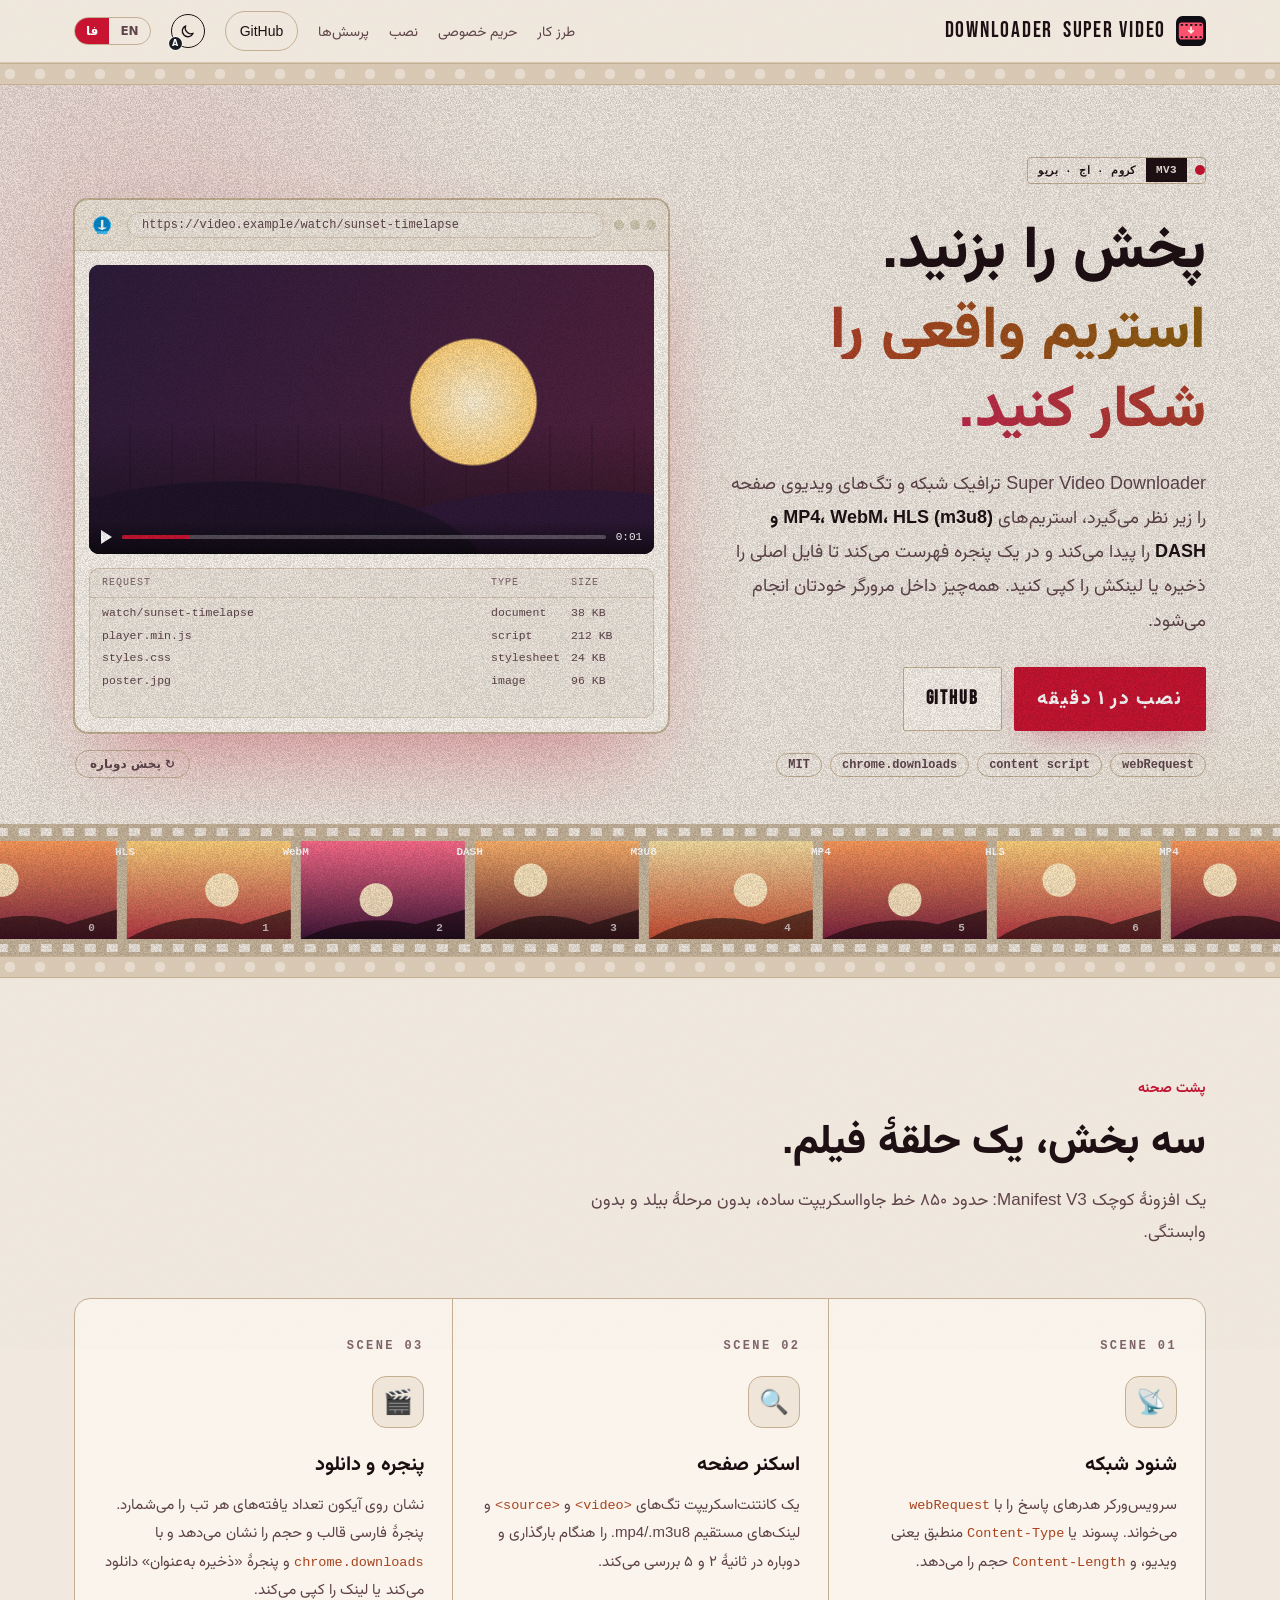
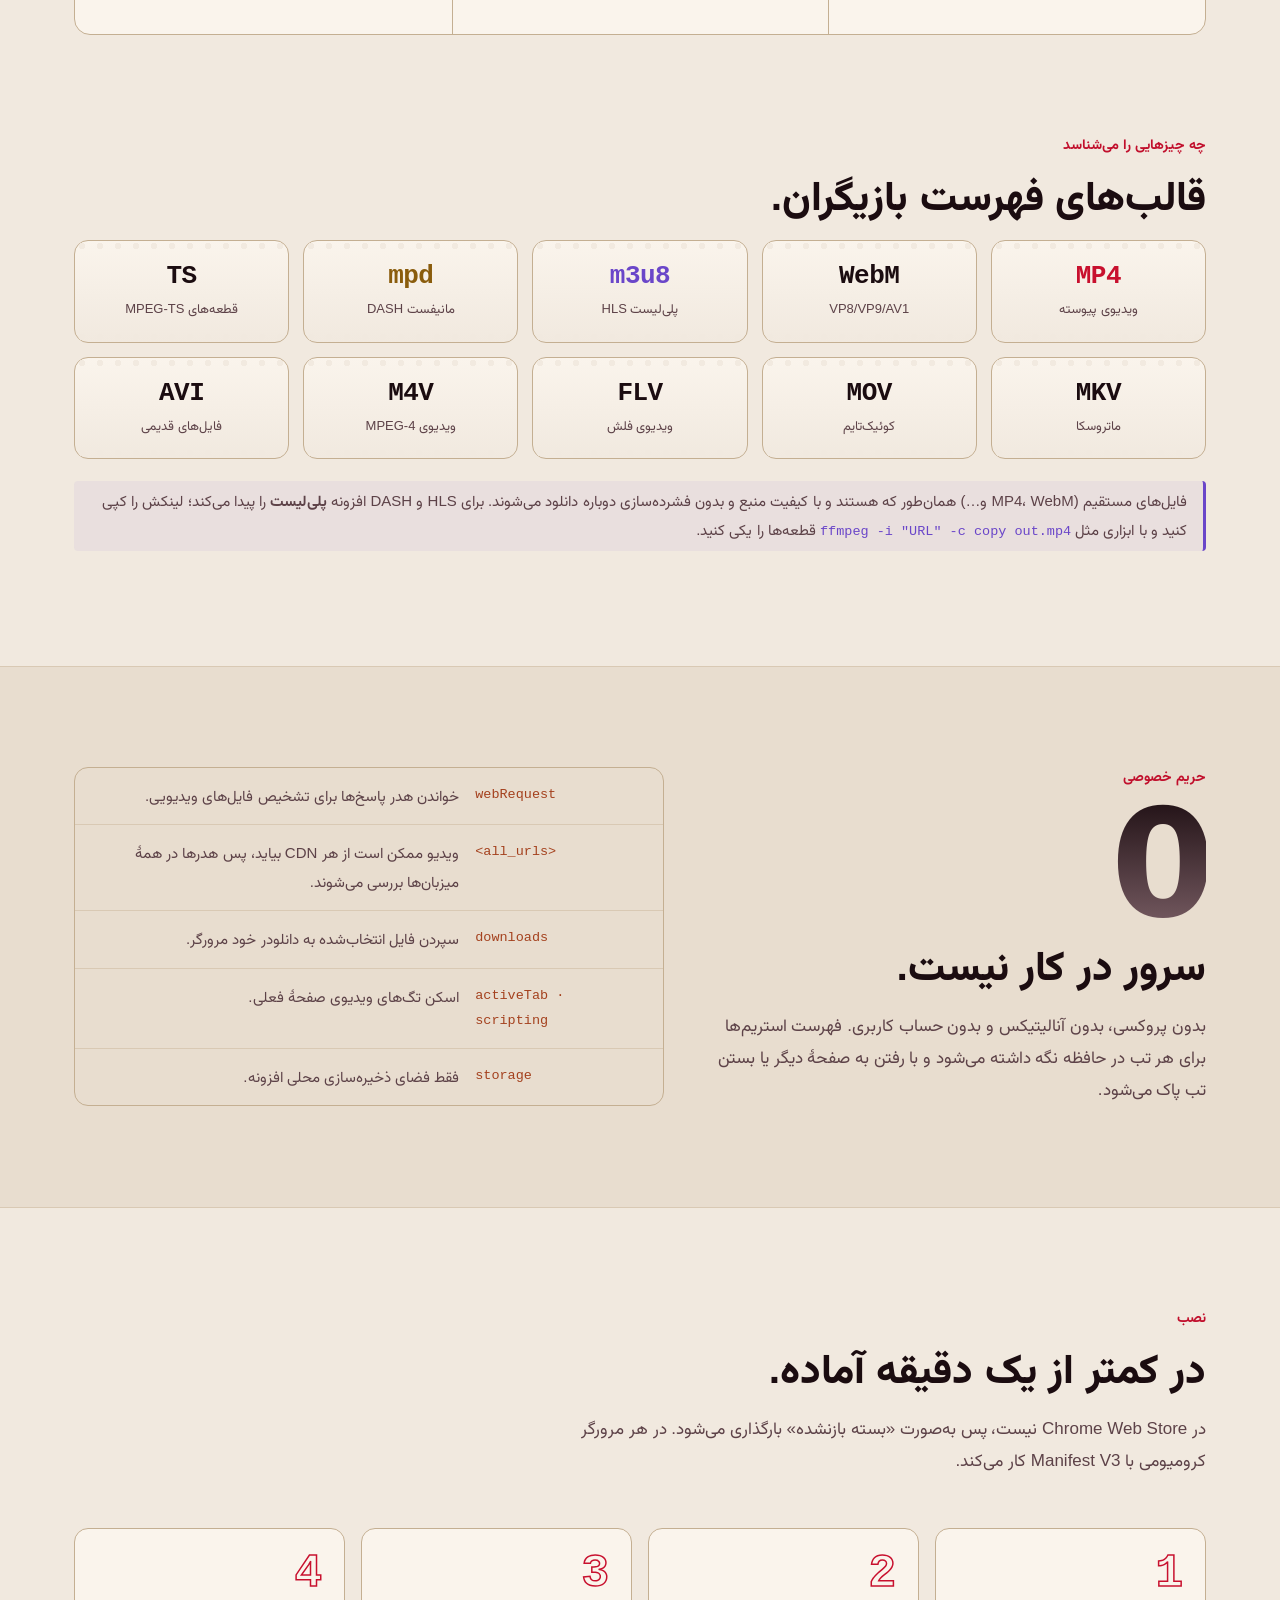
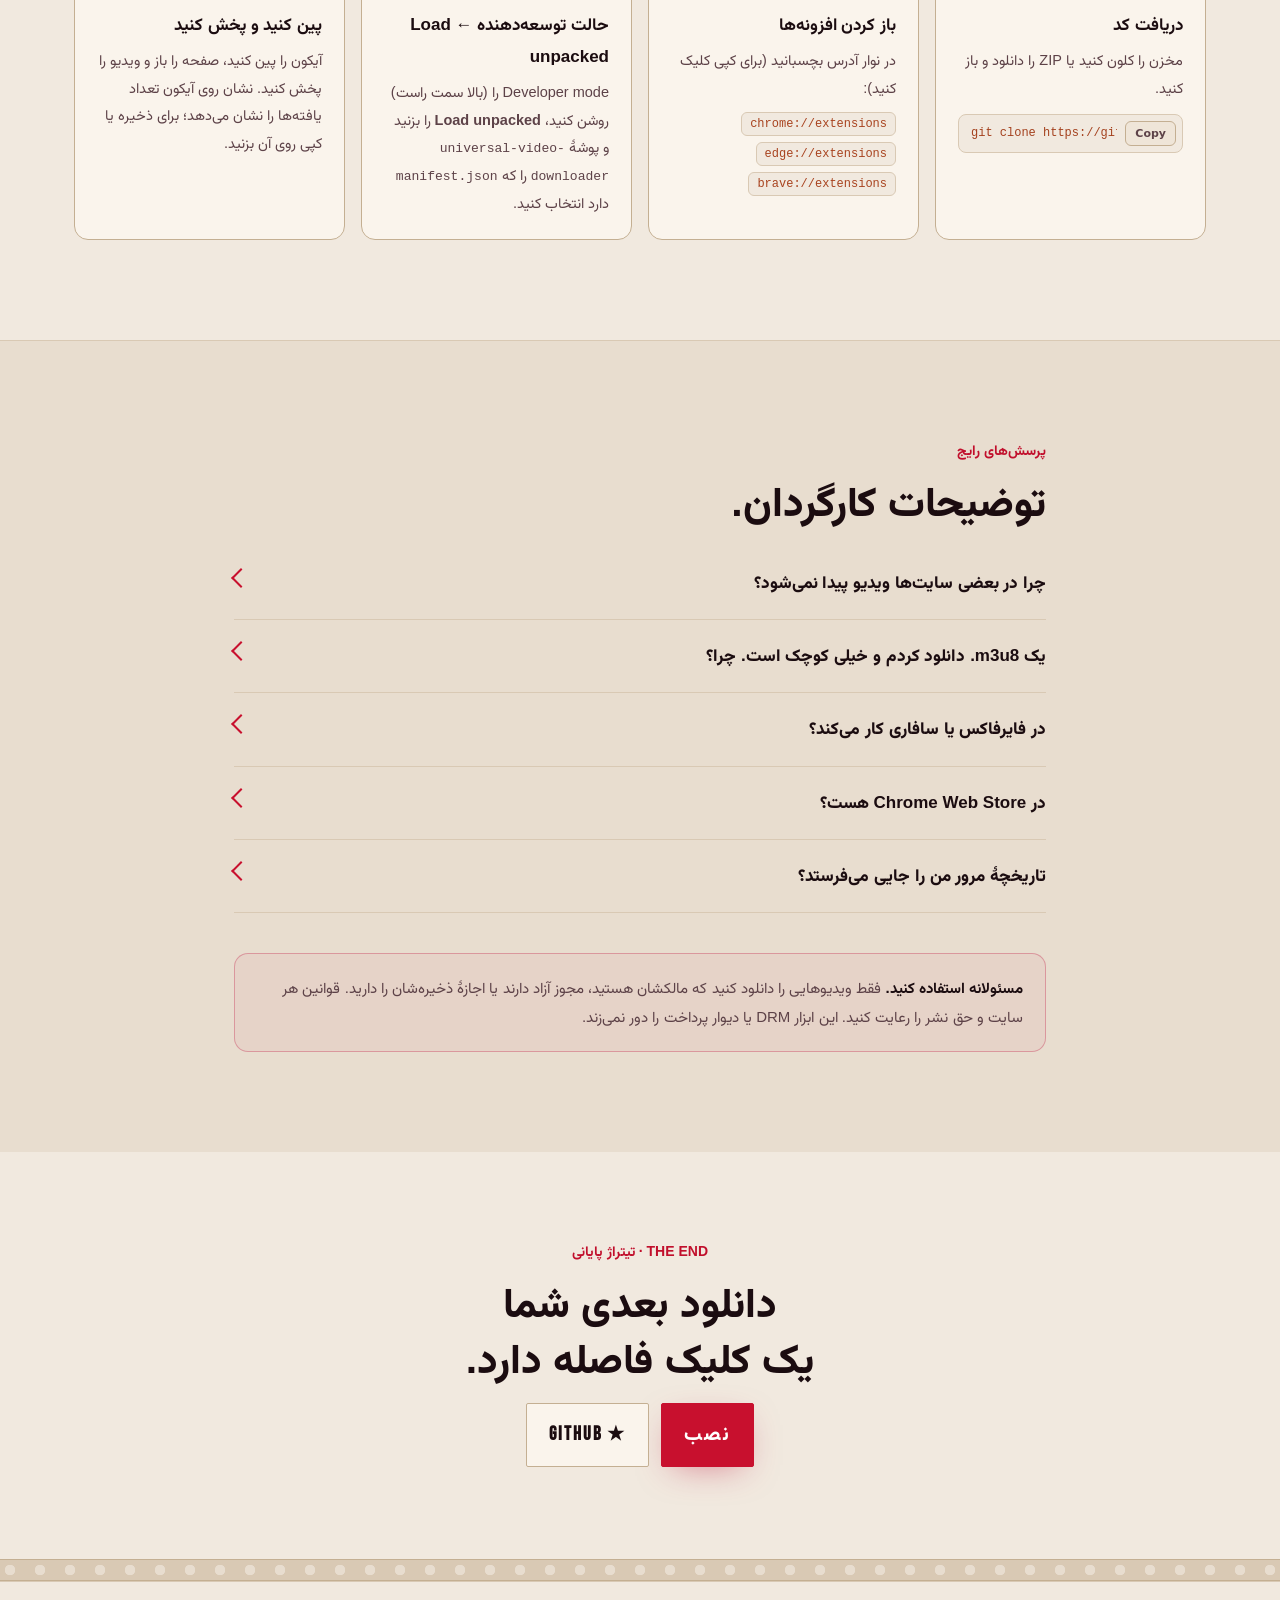
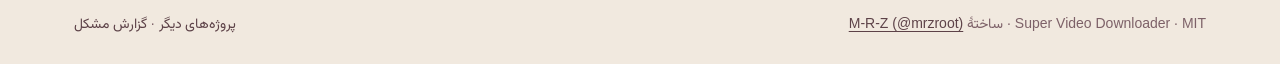
==== commit 117859e2: "Open the landing page in Persian by default The site is Persian-first: visitors get Persian (RTL) un" ====
--- a/docs/index.html
+++ b/docs/index.html
@@ -1,5 +1,5 @@
 <!doctype html>
-<html lang="en" data-lang="en" dir="ltr">
+<html lang="fa" data-lang="fa" dir="rtl">
 <head>
 <meta charset="utf-8">
 <meta name="theme-color" content="#0a0507" media="(prefers-color-scheme: dark)">
@@ -16,7 +16,7 @@
 <meta property="og:url" content="https://mrzroot.github.io/universal-video-downloader/">
 <link rel="canonical" href="https://mrzroot.github.io/universal-video-downloader/">
 <link rel="icon" href="favicon.svg" type="image/svg+xml">
-<script>(function(){var d=document.documentElement,l='en';try{l=new URLSearchParams(location.search).get('lang')||localStorage.getItem('mrz-lang')||'en'}catch(e){}if(l==='fa'){d.lang='fa';d.dir='rtl';d.setAttribute('data-lang','fa')}})()</script>
+<script>(function(){var d=document.documentElement,l='fa';try{l=new URLSearchParams(location.search).get('lang')||localStorage.getItem('mrz-lang')||'fa'}catch(e){}if(l!=='en')l='fa';d.lang=l;d.dir=l==='fa'?'rtl':'ltr';d.setAttribute('data-lang',l)})()</script>
 <style>
 @font-face{font-family:Vazirmatn;src:url(fonts/vazirmatn-arabic.woff2) format('woff2');font-weight:400 800;font-display:swap;unicode-range:U+0600-06FF,U+0750-077F,U+200C-200E,U+FB50-FDFF,U+FE70-FEFC}
 :root{--bg:#09080d;--bg2:#100e16;--panel:#15121d;--panel2:#1c1826;--line:#2a2436;--line2:#3a3249;--fg:#fbf3ea;--mut:#a99fb6;--dim:#6f6680;
@@ -364,7 +364,7 @@
   function setLang(l,save){lang=l;R.setAttribute('data-lang',l);R.lang=l;R.dir=l==='fa'?'rtl':'ltr';document.title=TITLES[l];
     $$('[data-set-lang]').forEach(function(b){b.setAttribute('aria-pressed',String(b.getAttribute('data-set-lang')===l))});
     if(save)try{localStorage.setItem('mrz-lang',l)}catch(e){}}
-  setLang(R.getAttribute('data-lang')||'en');
+  setLang(R.getAttribute('data-lang')||'fa');
   $$('[data-set-lang]').forEach(function(b){b.addEventListener('click',function(){setLang(b.getAttribute('data-set-lang'),true)})});
   function cp(t,b){if(navigator.clipboard)navigator.clipboard.writeText(t).then(function(){b.classList.add('ok');setTimeout(function(){b.classList.remove('ok')},1300)})}
   $$('[data-copy]').forEach(function(b){b.onclick=function(){cp(document.getElementById(b.getAttribute('data-copy')).textContent,b)}});
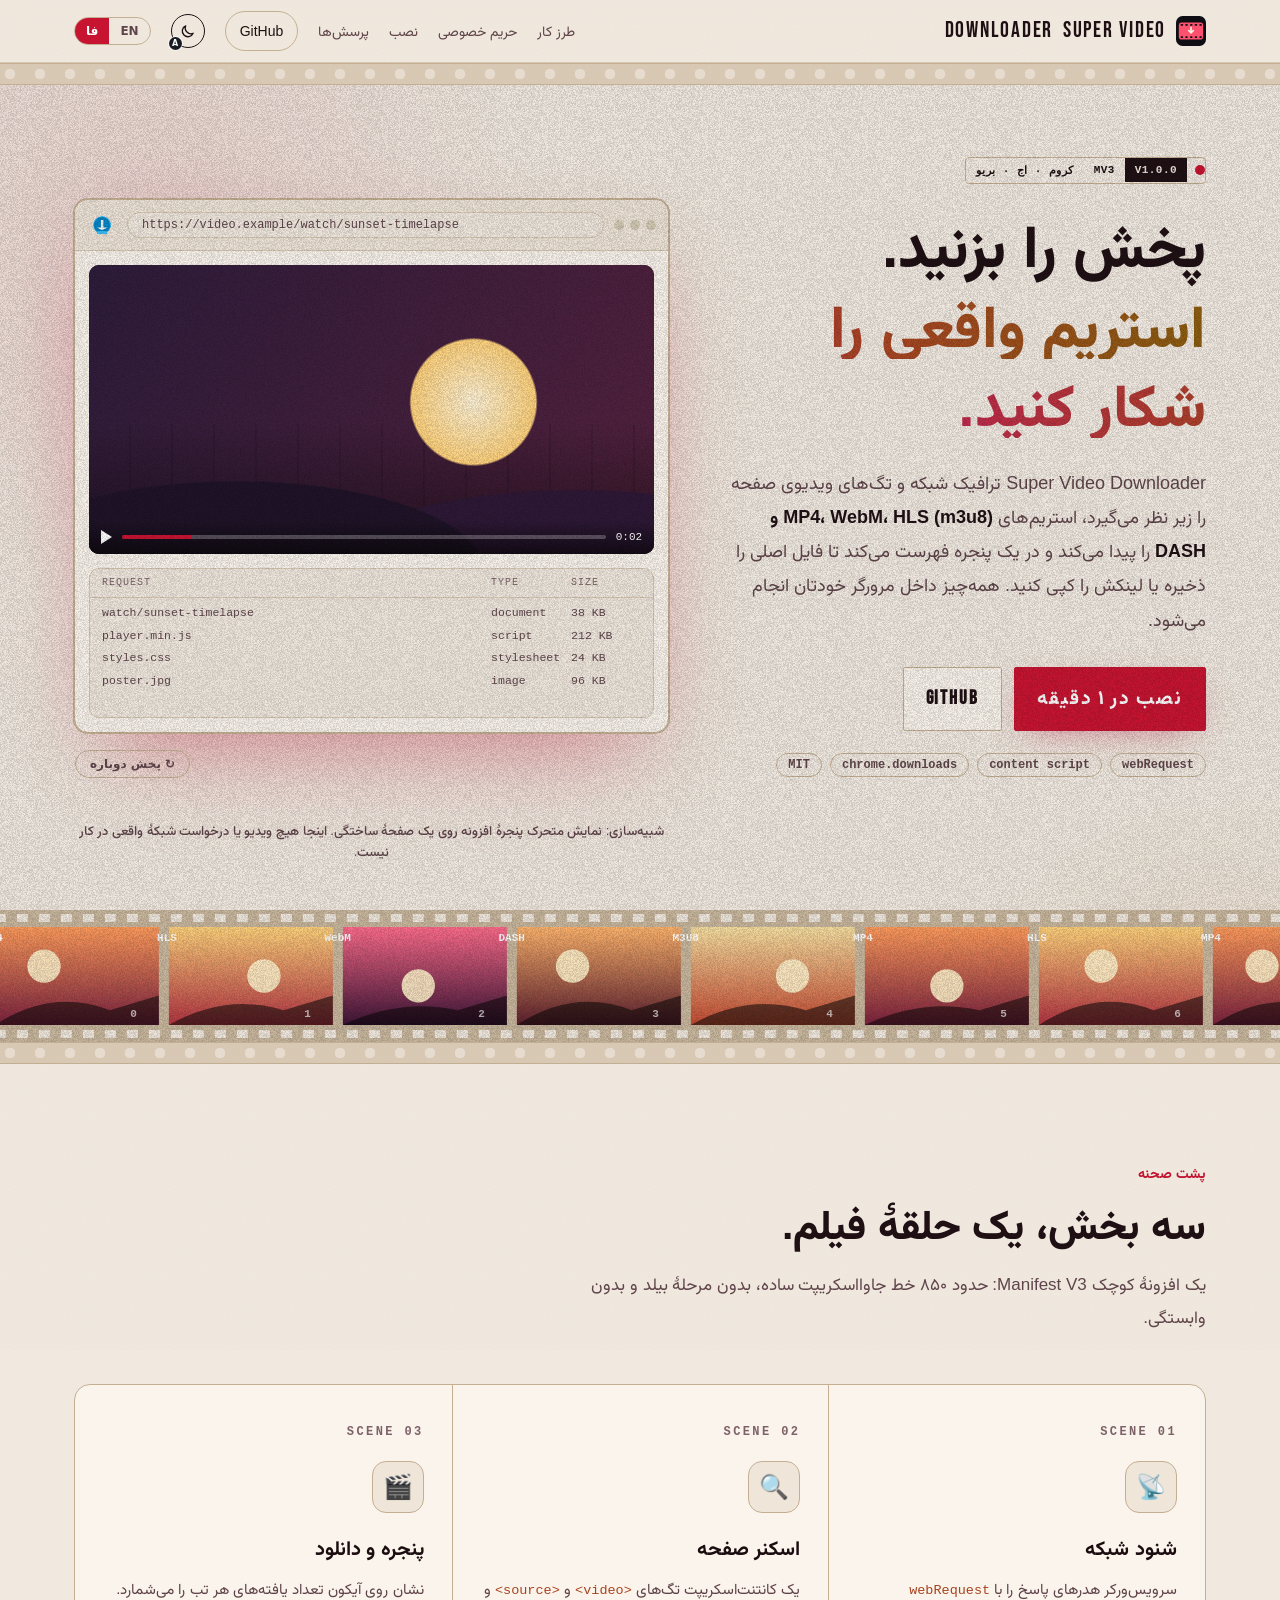
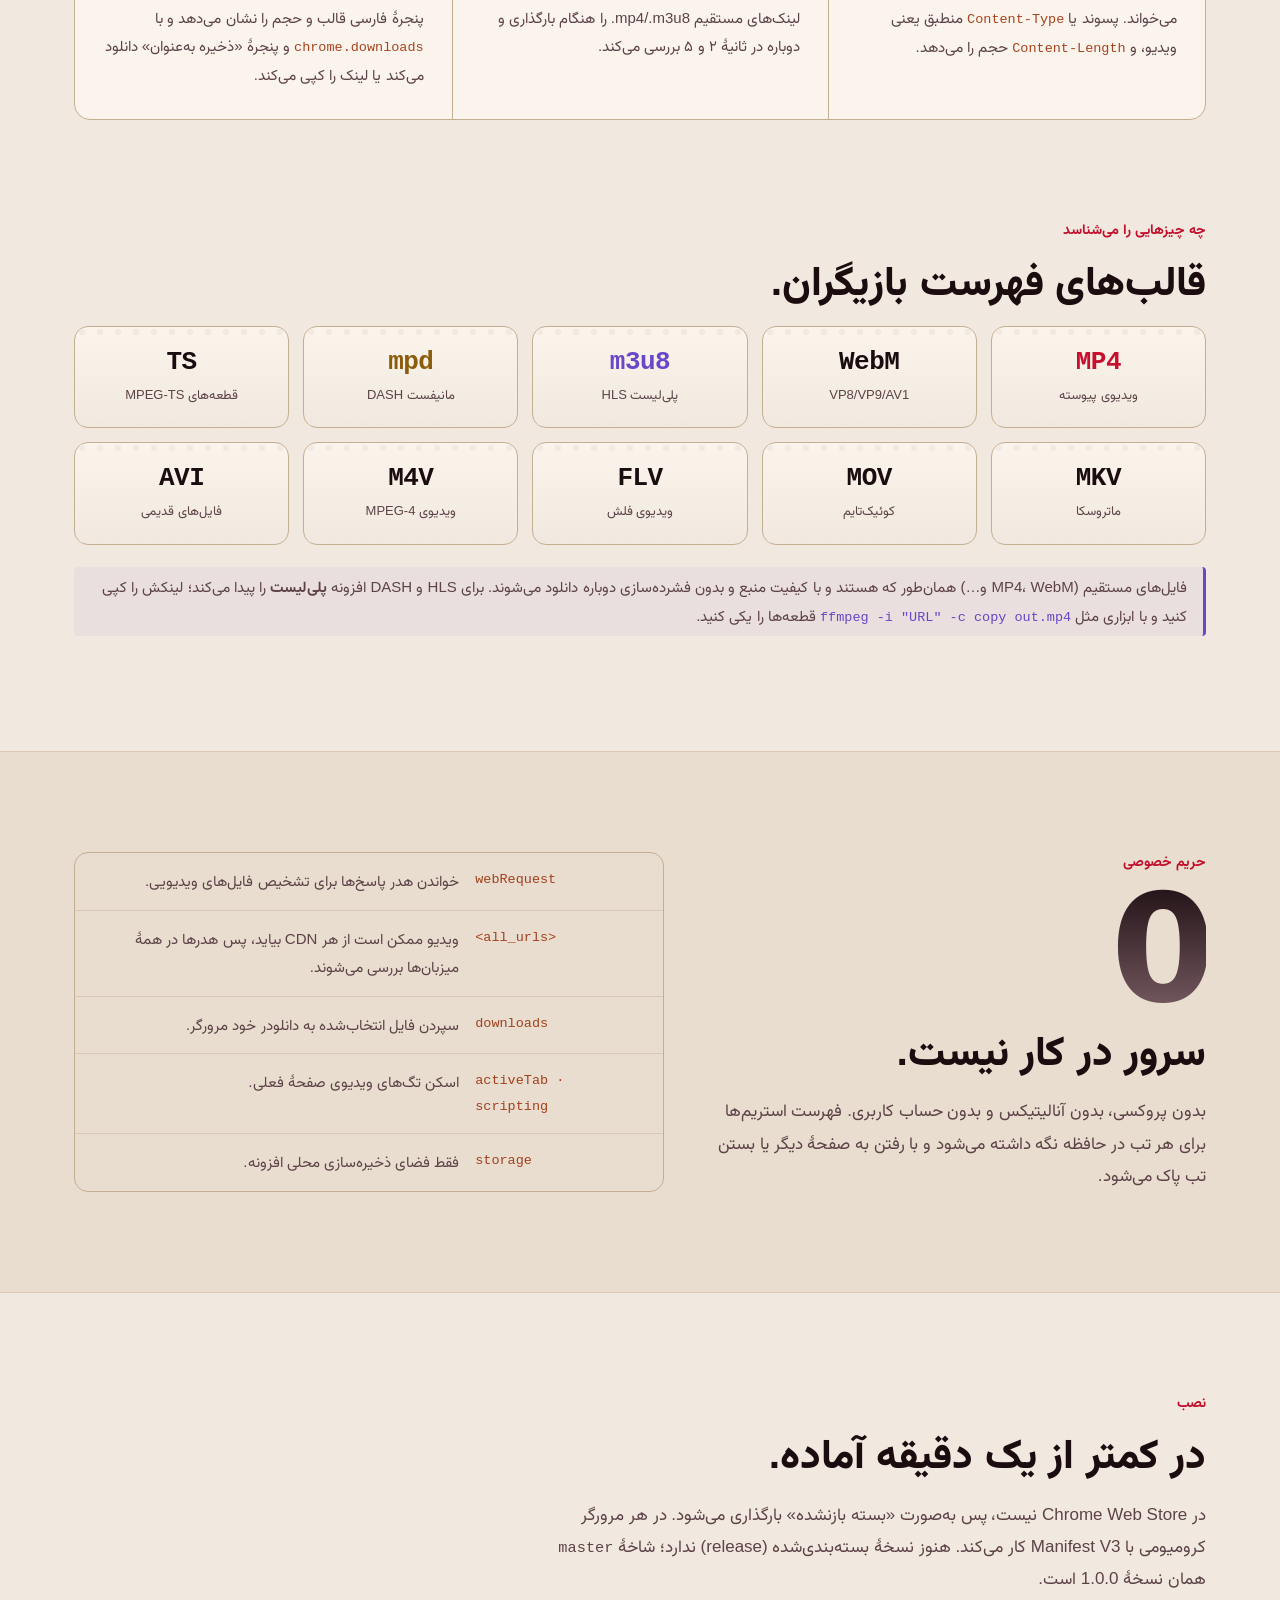
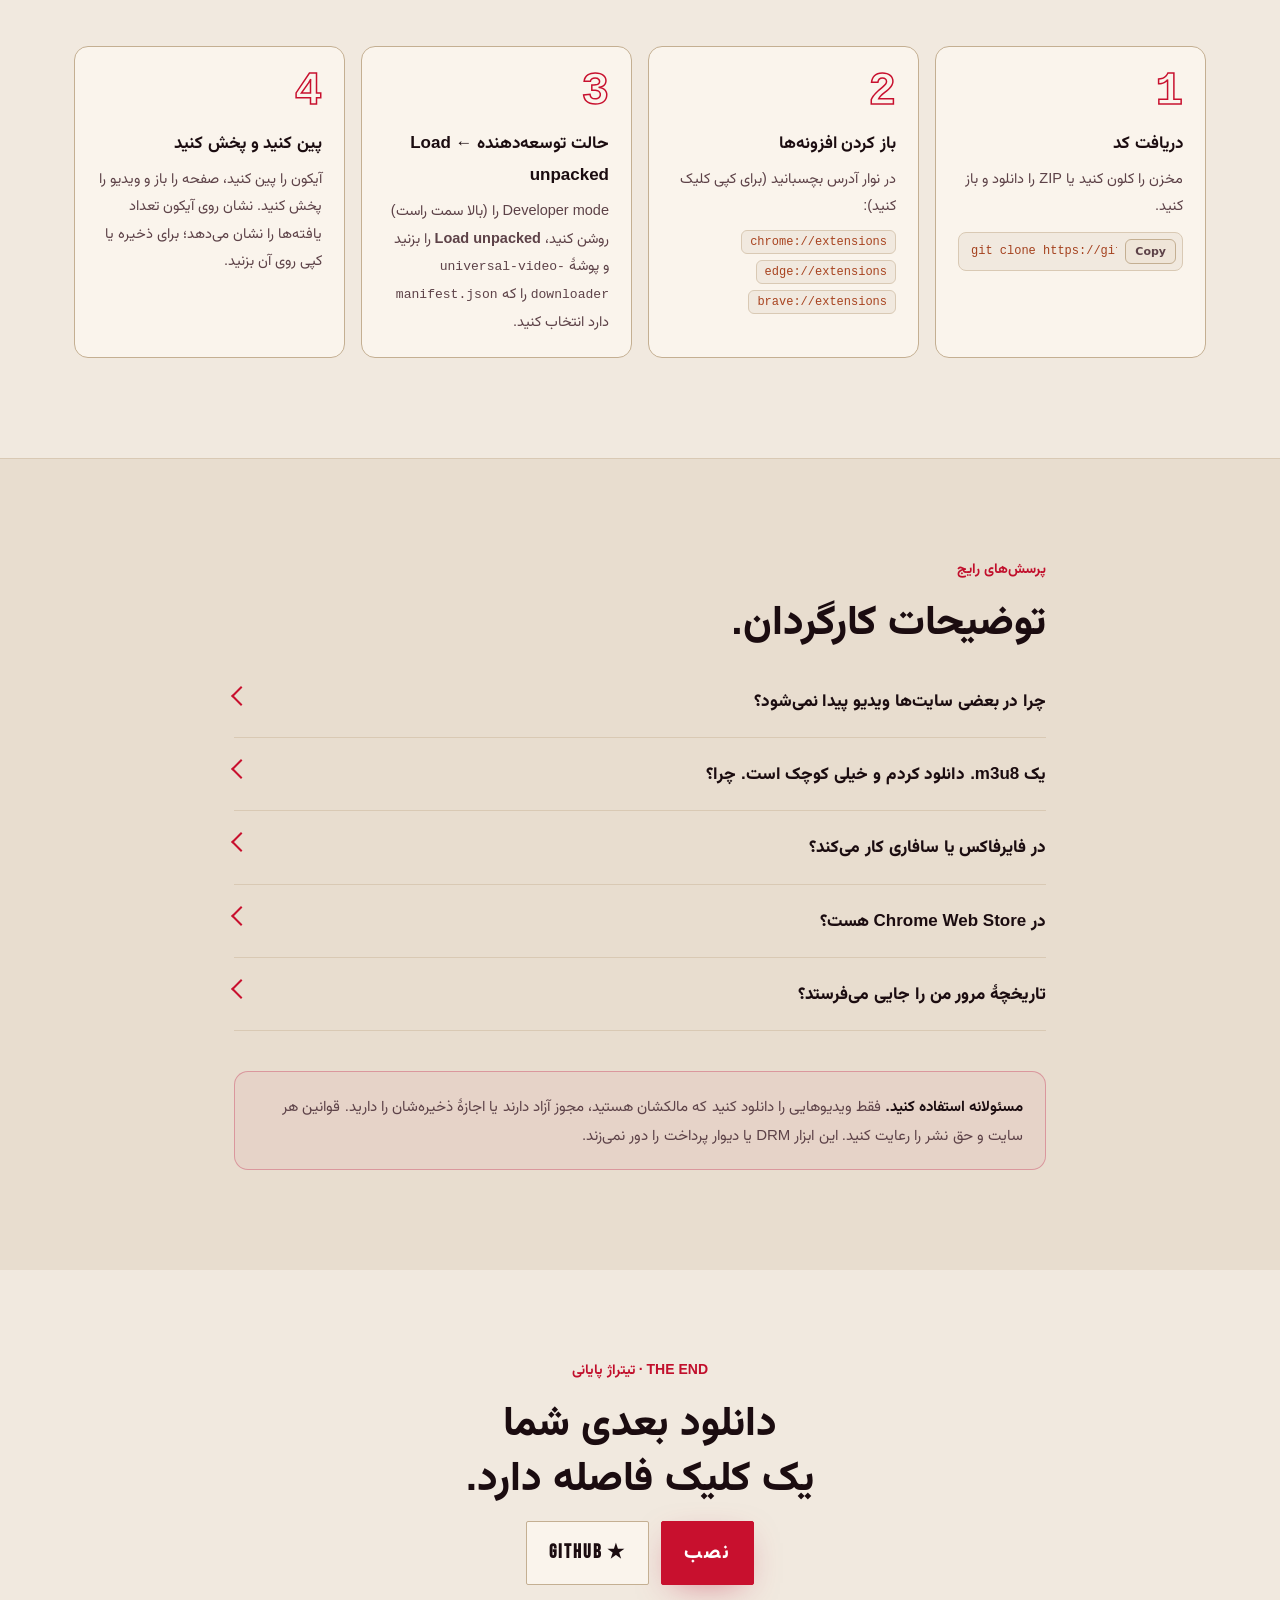
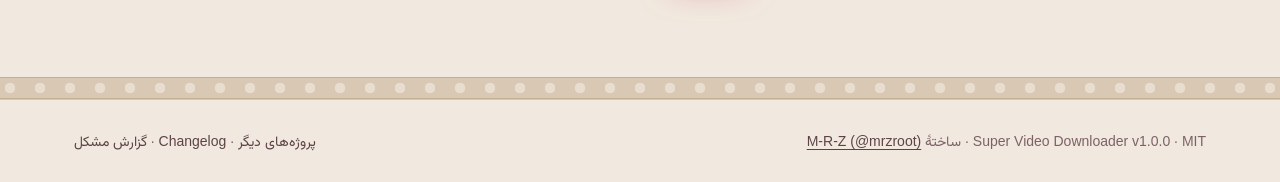
==== commit 29b81838: "Label the demo as a simulation and state the real version The popup demo is an animated mock-up with" ====
--- a/docs/index.html
+++ b/docs/index.html
@@ -63,6 +63,9 @@
 .chips{display:flex;flex-wrap:wrap;gap:8px}
 .chips span{font:600 12px var(--mono);border:1px solid var(--line2);border-radius:999px;padding:4px 11px;color:var(--mut)}
 /* mock browser */
+.simnote{grid-column:2;margin:-6px 0 0;font:500 13px/1.6 var(--mono,monospace);color:var(--mut);text-align:center}
+html[data-lang=fa] .simnote{font-family:inherit}
+@media (max-width:980px){.simnote{grid-column:auto}}
 .br{background:var(--panel);border:1px solid var(--line2);border-radius:14px;box-shadow:0 50px 100px -40px #000,0 0 0 1px rgba(255,255,255,.02) inset;position:relative;overflow:visible}
 .br .chrome{display:flex;align-items:center;gap:10px;padding:10px 12px;border-bottom:1px solid var(--line);background:var(--panel2);border-radius:14px 14px 0 0}
 .dots{display:flex;gap:6px}.dots i{width:10px;height:10px;border-radius:50%;background:#3a3249}
@@ -70,8 +73,8 @@
 .ext{position:relative;width:30px;height:30px;border-radius:8px;display:grid;place-items:center;cursor:pointer;border:0;background:none;padding:0}
 .ext img{width:20px;height:20px}
 .ext.on{background:rgba(56,189,248,.18)}
-.ext b{position:absolute;top:-4px;right:-6px;background:#0284c7;color:#fff;font:700 10px var(--sans);border-radius:6px;padding:1px 5px;min-width:16px;text-align:center;transform:scale(0);transition:transform .25s cubic-bezier(.3,1.6,.5,1)}
-.ext b.show{transform:scale(1)}
+.extw{position:relative;display:inline-grid}.extw>b{pointer-events:none;position:absolute;top:-4px;right:-6px;background:#0284c7;color:#fff;font:700 10px var(--sans);border-radius:6px;padding:1px 5px;min-width:16px;text-align:center;transform:scale(0);transition:transform .25s cubic-bezier(.3,1.6,.5,1)}
+.extw>b.show{transform:scale(1)}
 .vp{direction:ltr;position:relative;aspect-ratio:16/8.2;margin:14px;border-radius:10px;overflow:hidden;background:#000}
 .scene{position:absolute;inset:0;background:linear-gradient(120deg,#2a1838,#5b1f3d 40%,#ff4f6d 75%,#ffb37a);background-size:300% 300%;animation:scene 10s ease-in-out infinite}
 .scene:before{content:"";position:absolute;inset:auto 0 0 0;height:45%;background:linear-gradient(transparent,#0008),repeating-linear-gradient(90deg,transparent 0 40px,#0002 40px 42px)}
@@ -216,7 +219,7 @@
 html[data-theme=light] .fnote{background:rgba(106,70,201,.06)}
 html[data-theme=light] .legal{border-color:rgba(192,38,74,.35);background:rgba(192,38,74,.05)}
 /* extension popup mock follows the theme too */
-html[data-theme] .ext b{background:#0369a1}
+html[data-theme] .extw>b{background:#0369a1}
 html[data-theme] .pop .ft{color:#8d9bb3}
 html[data-theme=light] .pop{background:#fffdf8;border-color:#d3cab3;color:#0b1230;box-shadow:0 30px 70px -20px rgba(11,18,48,.3),0 0 0 1px rgba(118,64,10,.18)}
 html[data-theme=light] .pop:before{background:#fffdf8;border-color:#d3cab3}
@@ -246,7 +249,7 @@
 <main>
 <section class="hero"><div class="wrap">
   <div>
-    <div class="slate"><span>MV3</span><span lang="en">Chrome · Edge · Brave</span><span lang="fa">کروم · اج · بریو</span></div>
+    <div class="slate"><span>v1.0.0</span><span>MV3</span><span lang="en">Chrome · Edge · Brave</span><span lang="fa">کروم · اج · بریو</span></div>
     <h1><span lang="en">Press play.<br><span class="g">Catch the real stream.</span></span><span lang="fa">پخش را بزنید.<br><span class="g">استریم واقعی را شکار کنید.</span></span></h1>
     <p class="lead"><span lang="en">Super Video Downloader watches the page's network traffic and video tags, spots <b>MP4, WebM, HLS (m3u8) and DASH</b> streams, and lists them in one popup so you can save the original file or copy its link. Everything happens inside your browser.</span><span lang="fa">Super Video Downloader ترافیک شبکه و تگ‌های ویدیوی صفحه را زیر نظر می‌گیرد، استریم‌های <b>MP4، WebM، HLS (m3u8) و DASH</b> را پیدا می‌کند و در یک پنجره فهرست می‌کند تا فایل اصلی را ذخیره یا لینکش را کپی کنید. همه‌چیز داخل مرورگر خودتان انجام می‌شود.</span></p>
     <div class="cta">
@@ -258,7 +261,7 @@
 
   <div class="br" id="demo">
     <div class="chrome"><span class="dots"><i></i><i></i><i></i></span><div class="url">https://video.example/watch/sunset-timelapse</div>
-      <button class="ext" type="button" id="ext" aria-label="Open extension popup"><img src="ext-icon.png" alt=""><b id="badge" aria-hidden="true">0</b></button></div>
+      <span class="extw"><button class="ext" type="button" id="ext" aria-label="Open extension popup"><img src="ext-icon.png" alt=""></button><b id="badge" aria-hidden="true">0</b></span></div>
     <div class="vp"><div class="scene"><div class="sun"></div><div class="hills"></div></div>
       <div class="ctrl"><i class="pl"></i><span class="tr"><i id="prog"></i></span><span id="tc">0:00</span></div></div>
     <div class="net"><div class="h"><span>request</span><span>type</span><span>size</span></div><div class="rows" id="net"></div></div>
@@ -271,6 +274,7 @@
     <div class="toast" id="toast"></div>
     <button class="replay" type="button" id="replay">↻ <span lang="en">Replay demo</span><span lang="fa">پخش دوباره</span></button>
   </div>
+  <p class="simnote"><span lang="en">Simulation: an animated mock-up of the popup on a made-up page. No real video or network requests here.</span><span lang="fa">شبیه‌سازی: نمایش متحرک پنجرهٔ افزونه روی یک صفحهٔ ساختگی. اینجا هیچ ویدیو یا درخواست شبکهٔ واقعی در کار نیست.</span></p>
 </div></section>
 <div class="strip" aria-hidden="true"></div>
 
@@ -322,7 +326,7 @@
 <section id="install"><div class="wrap">
   <div class="label"><span lang="en">Install</span><span lang="fa">نصب</span></div>
   <h2><span lang="en">Rolling in under a minute.</span><span lang="fa">در کمتر از یک دقیقه آماده.</span></h2>
-  <p class="sub"><span lang="en">It isn't in the Chrome Web Store, so you load it unpacked. Works in any Chromium browser with Manifest V3.</span><span lang="fa">در Chrome Web Store نیست، پس به‌صورت «بسته بازنشده» بارگذاری می‌شود. در هر مرورگر کرومیومی با Manifest V3 کار می‌کند.</span></p>
+  <p class="sub"><span lang="en">It isn't in the Chrome Web Store, so you load it unpacked. Works in any Chromium browser with Manifest V3. There is no packaged release yet: the <code>master</code> branch is version 1.0.0.</span><span lang="fa">در Chrome Web Store نیست، پس به‌صورت «بسته بازنشده» بارگذاری می‌شود. در هر مرورگر کرومیومی با Manifest V3 کار می‌کند. هنوز نسخهٔ بسته‌بندی‌شده (release) ندارد؛ شاخهٔ <code>master</code> همان نسخهٔ 1.0.0 است.</span></p>
   <div class="steps">
     <div class="st"><h3><span lang="en">Get the code</span><span lang="fa">دریافت کد</span></h3><p><span lang="en">Clone the repo, or download the ZIP and unzip it.</span><span lang="fa">مخزن را کلون کنید یا ZIP را دانلود و باز کنید.</span></p>
       <div class="cmd"><code id="c1">git clone https://github.com/mrzroot/universal-video-downloader.git</code><button class="copy" type="button" data-copy="c1">Copy</button></div></div>
@@ -352,8 +356,8 @@
 </main>
 <div class="strip" aria-hidden="true"></div>
 <footer><div class="wrap">
-  <span>Super Video Downloader · MIT · <span lang="en">by</span><span lang="fa">ساختهٔ</span> <a href="https://mrzroot.github.io/">M-R-Z (@mrzroot)</a></span>
-  <span><a href="https://mrzroot.github.io/projects/"><span lang="en">More projects</span><span lang="fa">پروژه‌های دیگر</span></a> · <a href="https://github.com/mrzroot/universal-video-downloader/issues"><span lang="en">Issues</span><span lang="fa">گزارش مشکل</span></a></span>
+  <span>Super Video Downloader v1.0.0 · MIT · <span lang="en">by</span><span lang="fa">ساختهٔ</span> <a href="https://mrzroot.github.io/">M-R-Z (@mrzroot)</a></span>
+  <span><a href="https://mrzroot.github.io/projects/"><span lang="en">More projects</span><span lang="fa">پروژه‌های دیگر</span></a> · <a href="https://github.com/mrzroot/universal-video-downloader/blob/master/CHANGELOG.md">Changelog</a> · <a href="https://github.com/mrzroot/universal-video-downloader/issues"><span lang="en">Issues</span><span lang="fa">گزارش مشکل</span></a></span>
 </div></footer>
 
 <script>
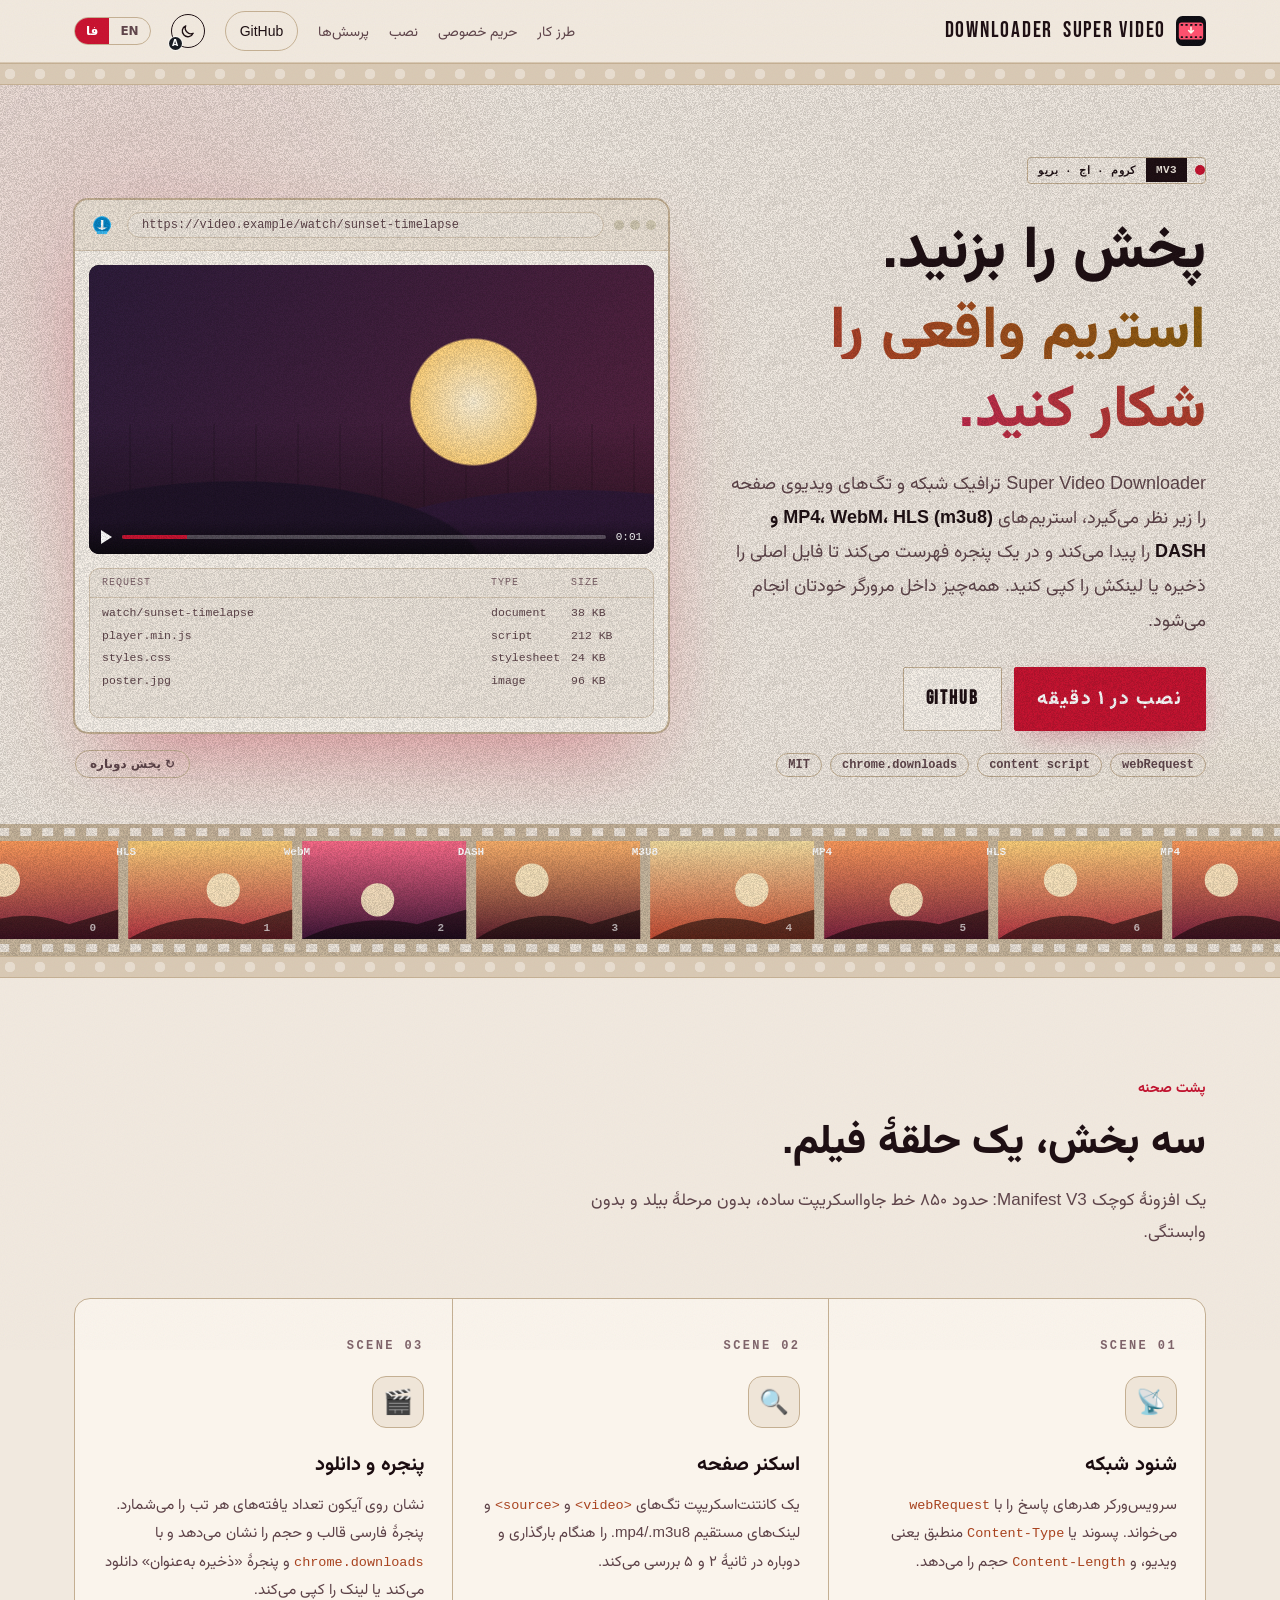
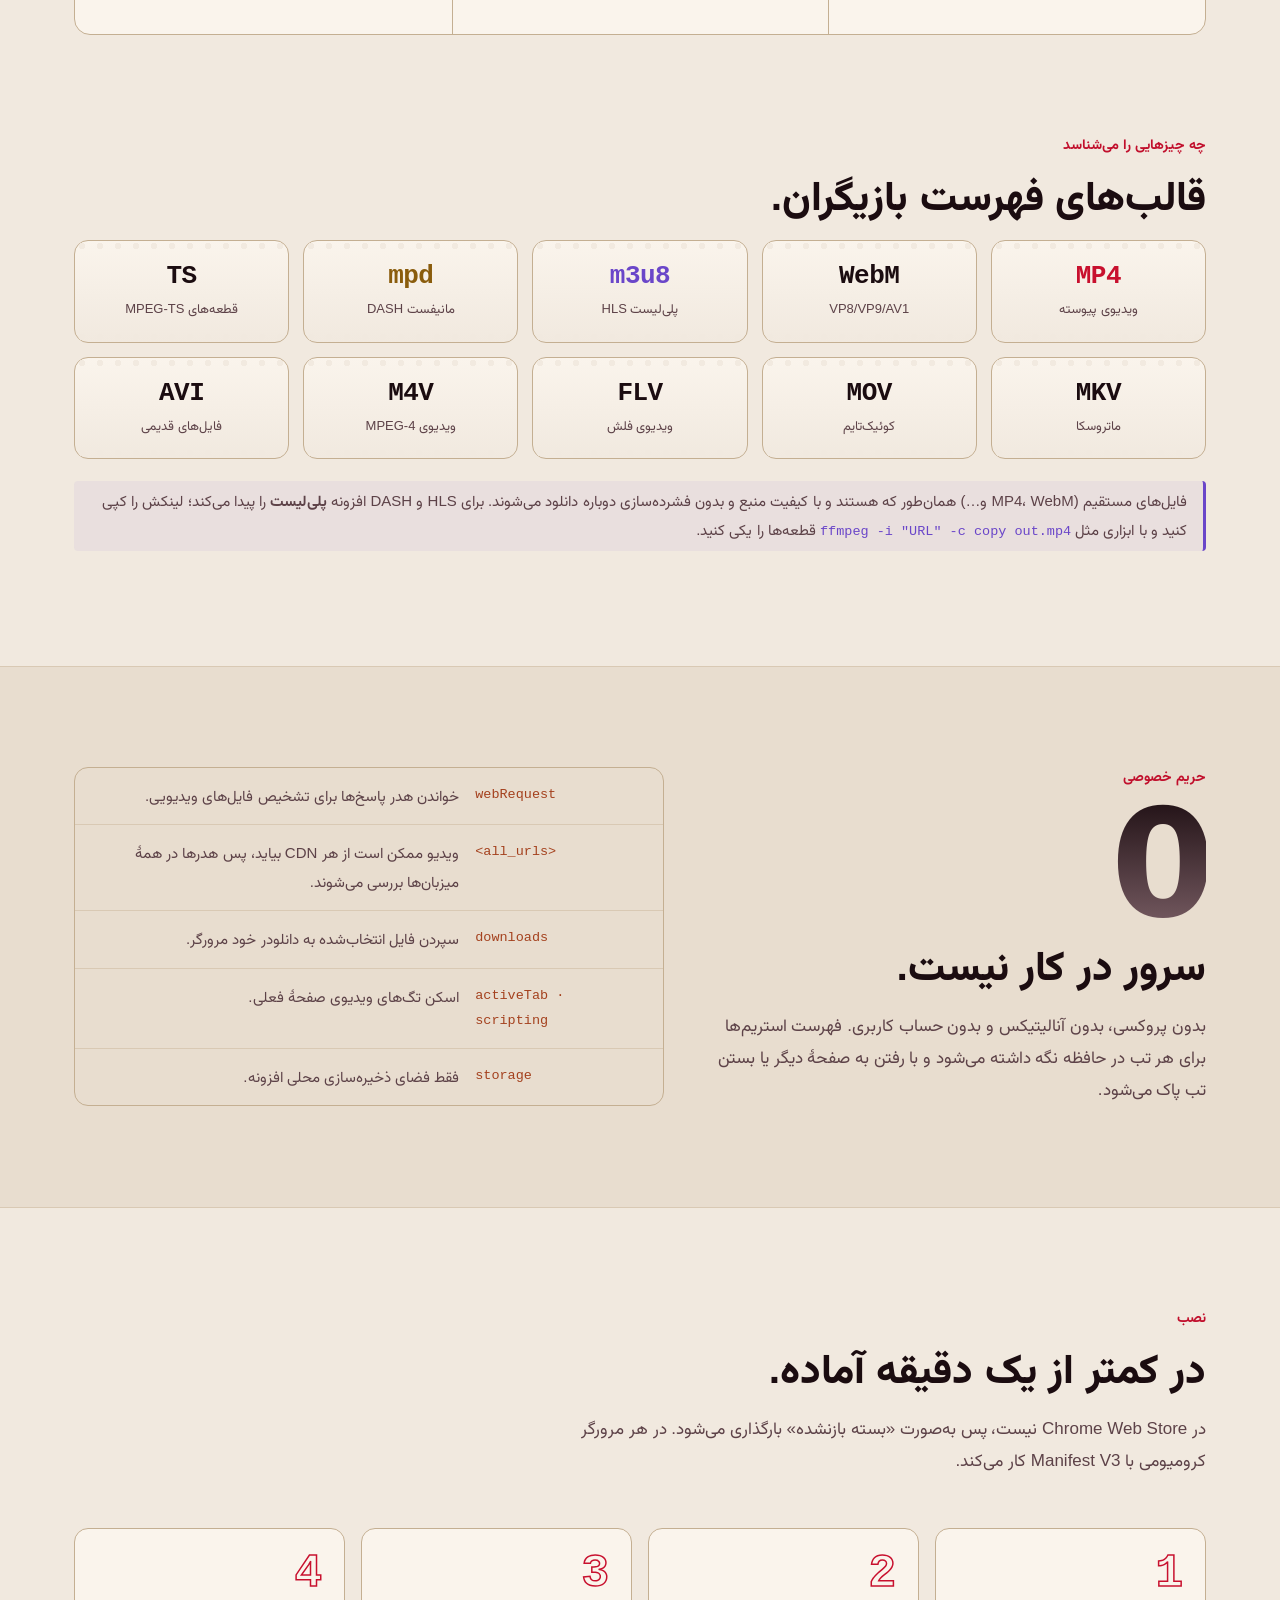
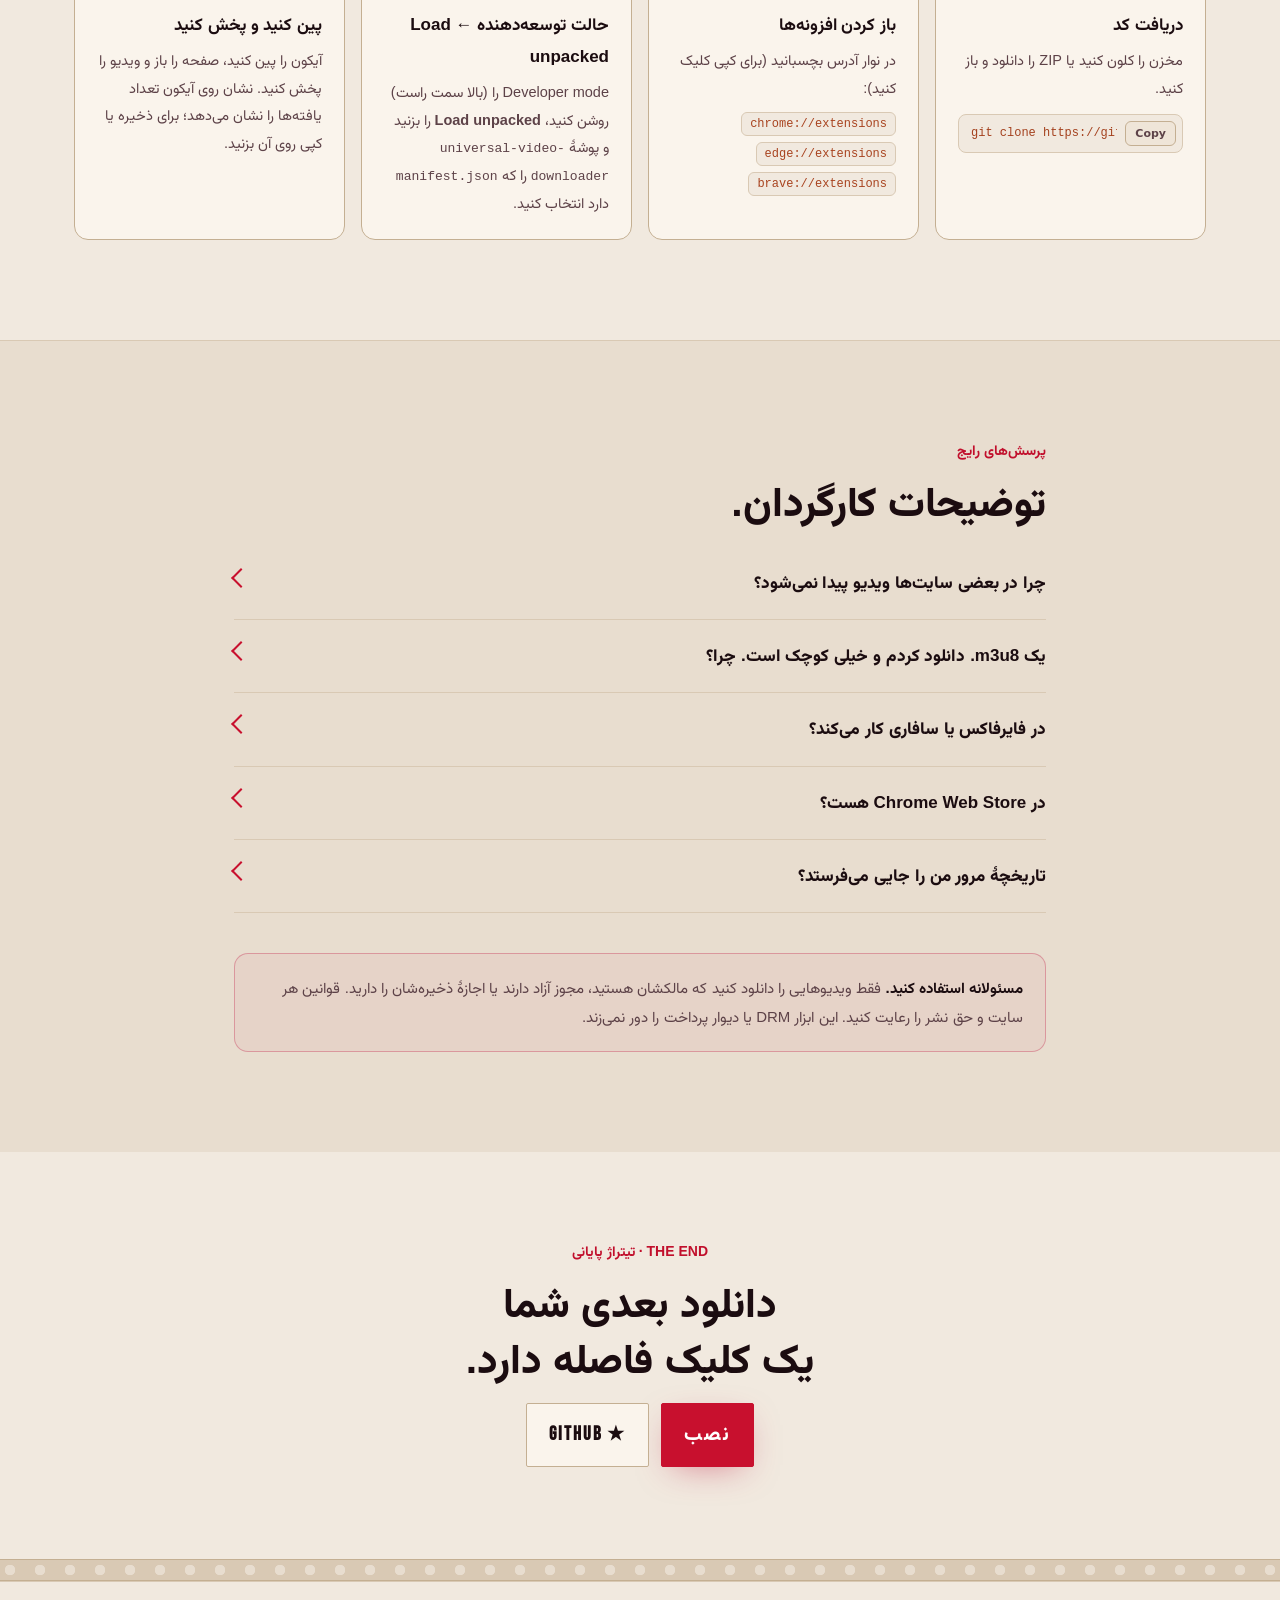
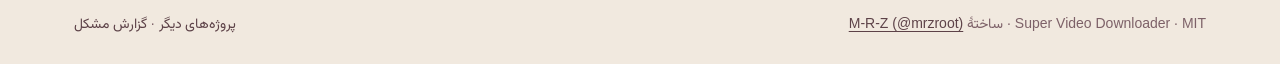
==== commit c3fd129e: "Fix the toolbar button's accessible name in the demo The count badge was inside the button, so its v" ====
--- a/docs/index.html
+++ b/docs/index.html
@@ -63,9 +63,6 @@
 .chips{display:flex;flex-wrap:wrap;gap:8px}
 .chips span{font:600 12px var(--mono);border:1px solid var(--line2);border-radius:999px;padding:4px 11px;color:var(--mut)}
 /* mock browser */
-.simnote{grid-column:2;margin:-6px 0 0;font:500 13px/1.6 var(--mono,monospace);color:var(--mut);text-align:center}
-html[data-lang=fa] .simnote{font-family:inherit}
-@media (max-width:980px){.simnote{grid-column:auto}}
 .br{background:var(--panel);border:1px solid var(--line2);border-radius:14px;box-shadow:0 50px 100px -40px #000,0 0 0 1px rgba(255,255,255,.02) inset;position:relative;overflow:visible}
 .br .chrome{display:flex;align-items:center;gap:10px;padding:10px 12px;border-bottom:1px solid var(--line);background:var(--panel2);border-radius:14px 14px 0 0}
 .dots{display:flex;gap:6px}.dots i{width:10px;height:10px;border-radius:50%;background:#3a3249}
@@ -249,7 +246,7 @@
 <main>
 <section class="hero"><div class="wrap">
   <div>
-    <div class="slate"><span>v1.0.0</span><span>MV3</span><span lang="en">Chrome · Edge · Brave</span><span lang="fa">کروم · اج · بریو</span></div>
+    <div class="slate"><span>MV3</span><span lang="en">Chrome · Edge · Brave</span><span lang="fa">کروم · اج · بریو</span></div>
     <h1><span lang="en">Press play.<br><span class="g">Catch the real stream.</span></span><span lang="fa">پخش را بزنید.<br><span class="g">استریم واقعی را شکار کنید.</span></span></h1>
     <p class="lead"><span lang="en">Super Video Downloader watches the page's network traffic and video tags, spots <b>MP4, WebM, HLS (m3u8) and DASH</b> streams, and lists them in one popup so you can save the original file or copy its link. Everything happens inside your browser.</span><span lang="fa">Super Video Downloader ترافیک شبکه و تگ‌های ویدیوی صفحه را زیر نظر می‌گیرد، استریم‌های <b>MP4، WebM، HLS (m3u8) و DASH</b> را پیدا می‌کند و در یک پنجره فهرست می‌کند تا فایل اصلی را ذخیره یا لینکش را کپی کنید. همه‌چیز داخل مرورگر خودتان انجام می‌شود.</span></p>
     <div class="cta">
@@ -274,7 +271,6 @@
     <div class="toast" id="toast"></div>
     <button class="replay" type="button" id="replay">↻ <span lang="en">Replay demo</span><span lang="fa">پخش دوباره</span></button>
   </div>
-  <p class="simnote"><span lang="en">Simulation: an animated mock-up of the popup on a made-up page. No real video or network requests here.</span><span lang="fa">شبیه‌سازی: نمایش متحرک پنجرهٔ افزونه روی یک صفحهٔ ساختگی. اینجا هیچ ویدیو یا درخواست شبکهٔ واقعی در کار نیست.</span></p>
 </div></section>
 <div class="strip" aria-hidden="true"></div>
 
@@ -326,7 +322,7 @@
 <section id="install"><div class="wrap">
   <div class="label"><span lang="en">Install</span><span lang="fa">نصب</span></div>
   <h2><span lang="en">Rolling in under a minute.</span><span lang="fa">در کمتر از یک دقیقه آماده.</span></h2>
-  <p class="sub"><span lang="en">It isn't in the Chrome Web Store, so you load it unpacked. Works in any Chromium browser with Manifest V3. There is no packaged release yet: the <code>master</code> branch is version 1.0.0.</span><span lang="fa">در Chrome Web Store نیست، پس به‌صورت «بسته بازنشده» بارگذاری می‌شود. در هر مرورگر کرومیومی با Manifest V3 کار می‌کند. هنوز نسخهٔ بسته‌بندی‌شده (release) ندارد؛ شاخهٔ <code>master</code> همان نسخهٔ 1.0.0 است.</span></p>
+  <p class="sub"><span lang="en">It isn't in the Chrome Web Store, so you load it unpacked. Works in any Chromium browser with Manifest V3.</span><span lang="fa">در Chrome Web Store نیست، پس به‌صورت «بسته بازنشده» بارگذاری می‌شود. در هر مرورگر کرومیومی با Manifest V3 کار می‌کند.</span></p>
   <div class="steps">
     <div class="st"><h3><span lang="en">Get the code</span><span lang="fa">دریافت کد</span></h3><p><span lang="en">Clone the repo, or download the ZIP and unzip it.</span><span lang="fa">مخزن را کلون کنید یا ZIP را دانلود و باز کنید.</span></p>
       <div class="cmd"><code id="c1">git clone https://github.com/mrzroot/universal-video-downloader.git</code><button class="copy" type="button" data-copy="c1">Copy</button></div></div>
@@ -356,8 +352,8 @@
 </main>
 <div class="strip" aria-hidden="true"></div>
 <footer><div class="wrap">
-  <span>Super Video Downloader v1.0.0 · MIT · <span lang="en">by</span><span lang="fa">ساختهٔ</span> <a href="https://mrzroot.github.io/">M-R-Z (@mrzroot)</a></span>
-  <span><a href="https://mrzroot.github.io/projects/"><span lang="en">More projects</span><span lang="fa">پروژه‌های دیگر</span></a> · <a href="https://github.com/mrzroot/universal-video-downloader/blob/master/CHANGELOG.md">Changelog</a> · <a href="https://github.com/mrzroot/universal-video-downloader/issues"><span lang="en">Issues</span><span lang="fa">گزارش مشکل</span></a></span>
+  <span>Super Video Downloader · MIT · <span lang="en">by</span><span lang="fa">ساختهٔ</span> <a href="https://mrzroot.github.io/">M-R-Z (@mrzroot)</a></span>
+  <span><a href="https://mrzroot.github.io/projects/"><span lang="en">More projects</span><span lang="fa">پروژه‌های دیگر</span></a> · <a href="https://github.com/mrzroot/universal-video-downloader/issues"><span lang="en">Issues</span><span lang="fa">گزارش مشکل</span></a></span>
 </div></footer>
 
 <script>
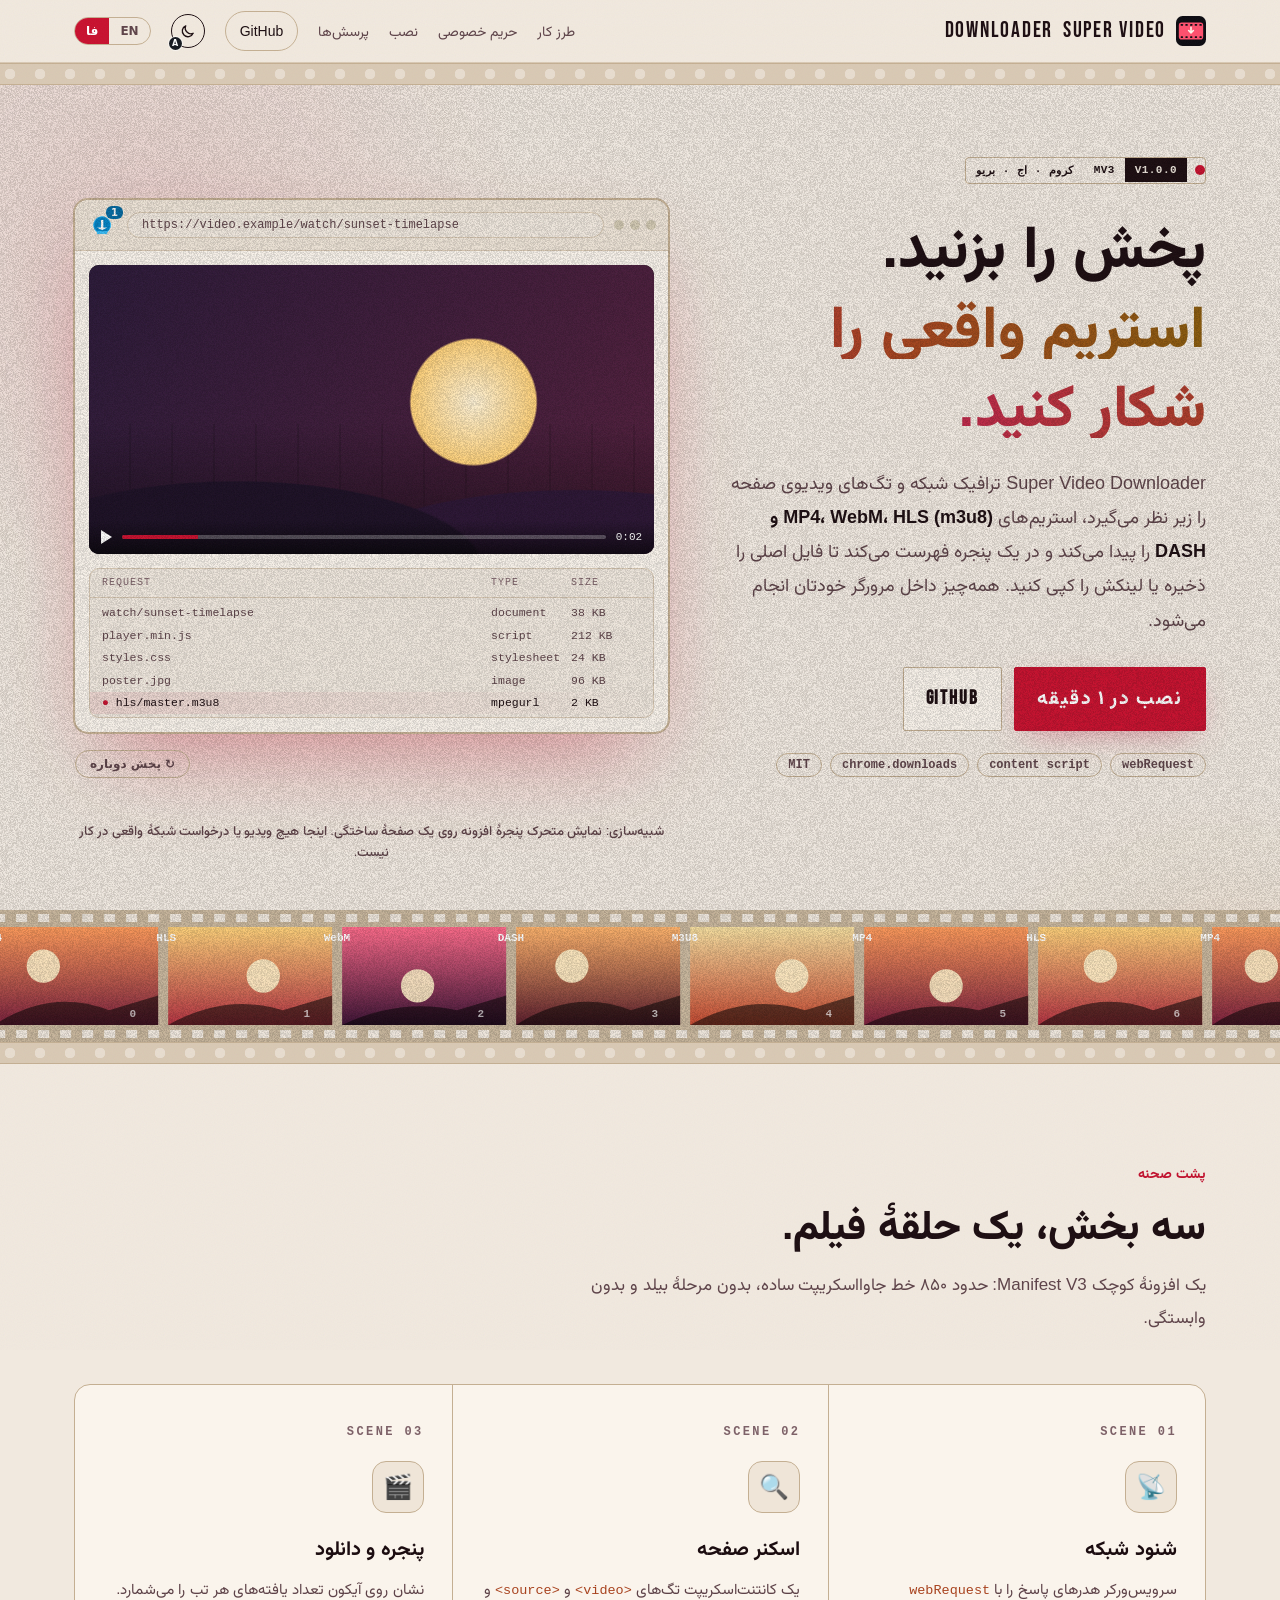
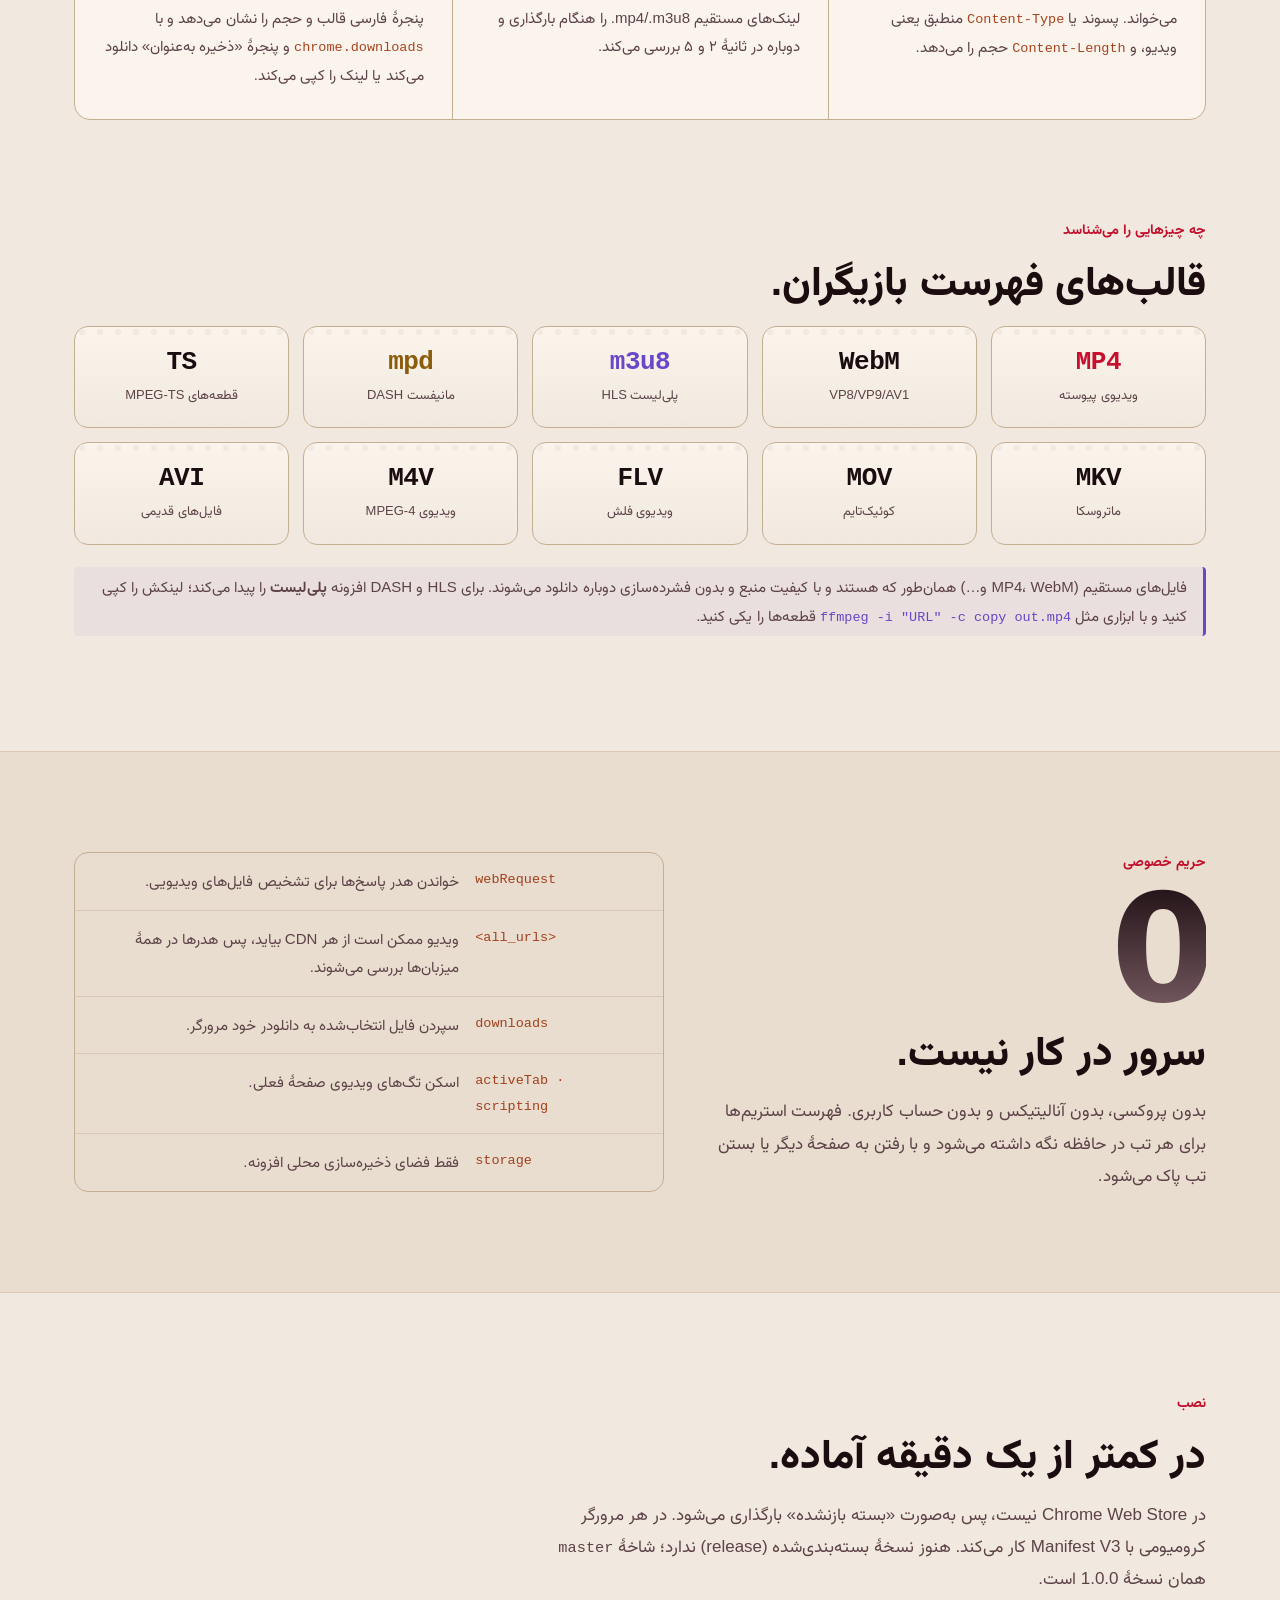
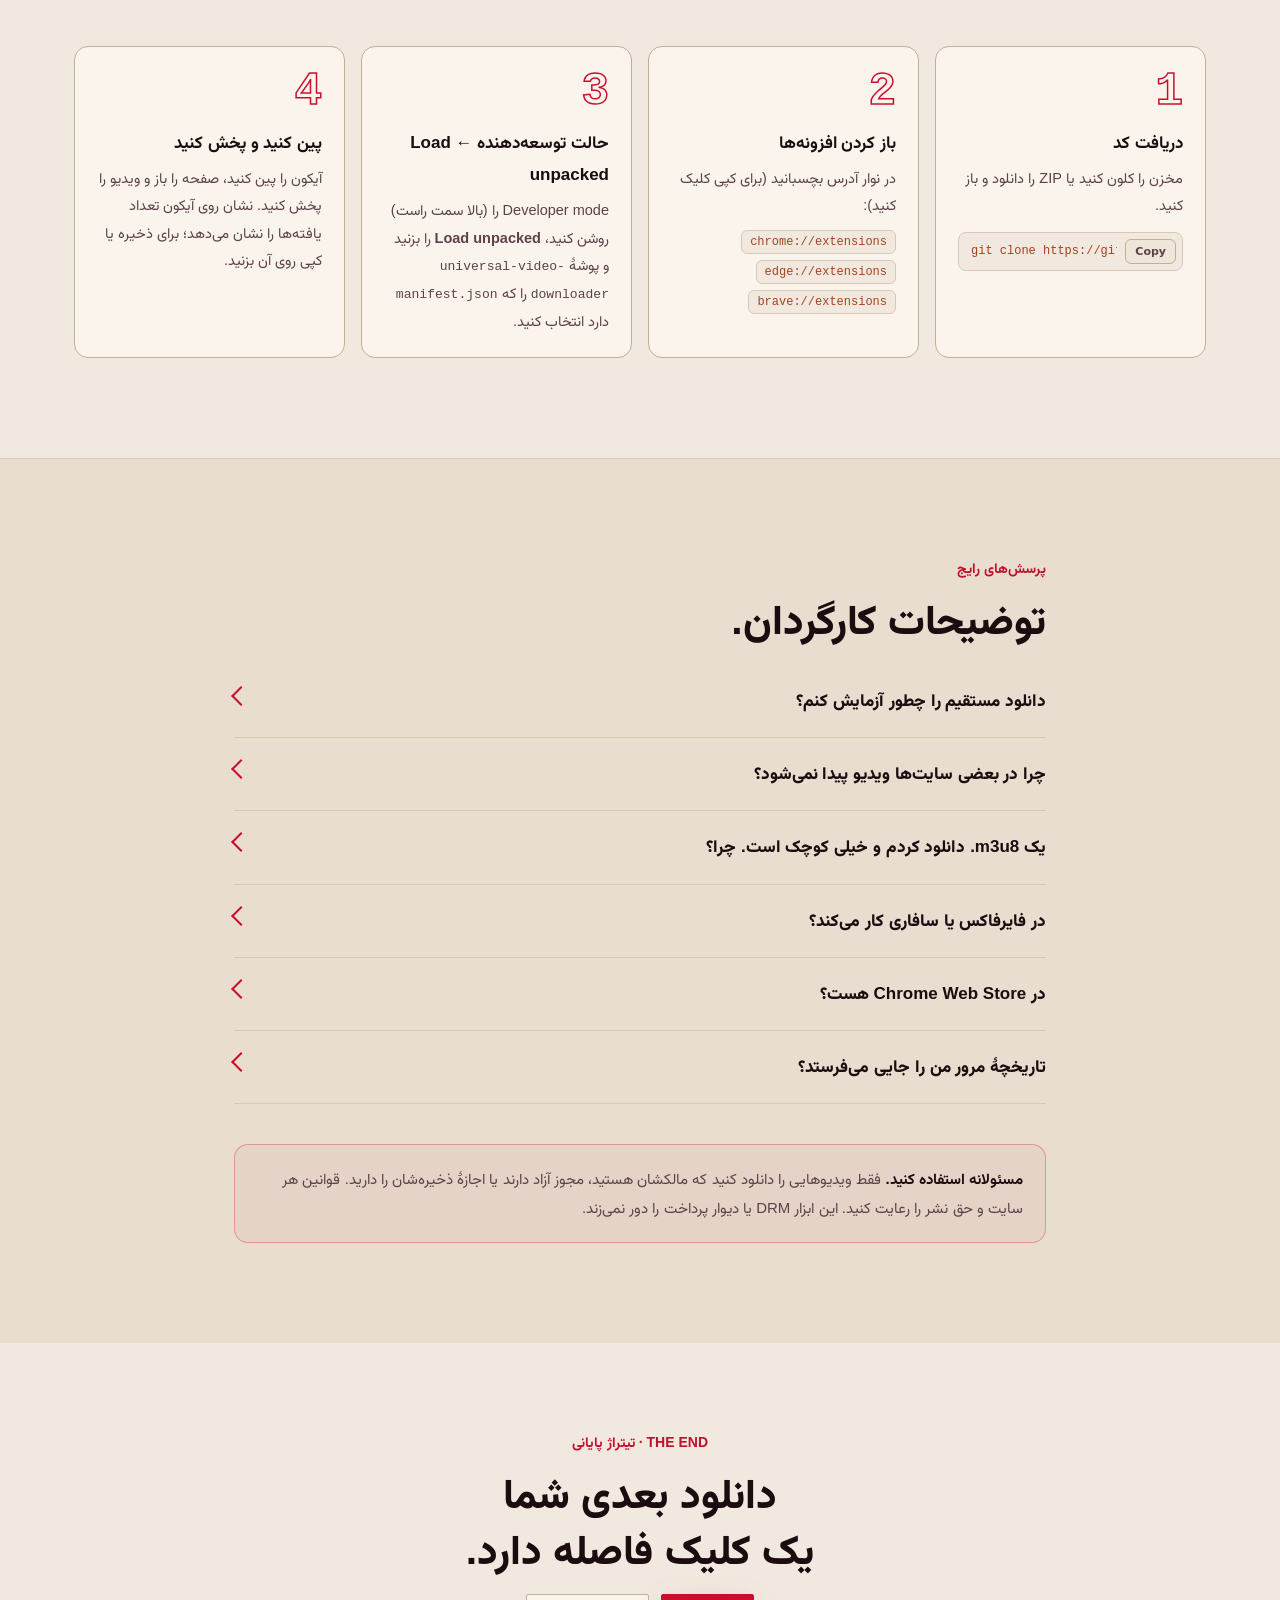
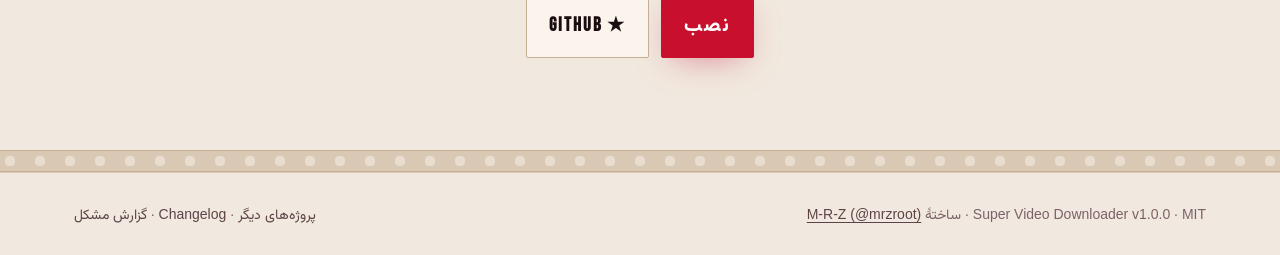
==== commit 043baec0: "Document permitted local smoke test and request permissions" ====
--- a/docs/index.html
+++ b/docs/index.html
@@ -63,6 +63,9 @@
 .chips{display:flex;flex-wrap:wrap;gap:8px}
 .chips span{font:600 12px var(--mono);border:1px solid var(--line2);border-radius:999px;padding:4px 11px;color:var(--mut)}
 /* mock browser */
+.simnote{grid-column:2;margin:-6px 0 0;font:500 13px/1.6 var(--mono,monospace);color:var(--mut);text-align:center}
+html[data-lang=fa] .simnote{font-family:inherit}
+@media (max-width:980px){.simnote{grid-column:auto}}
 .br{background:var(--panel);border:1px solid var(--line2);border-radius:14px;box-shadow:0 50px 100px -40px #000,0 0 0 1px rgba(255,255,255,.02) inset;position:relative;overflow:visible}
 .br .chrome{display:flex;align-items:center;gap:10px;padding:10px 12px;border-bottom:1px solid var(--line);background:var(--panel2);border-radius:14px 14px 0 0}
 .dots{display:flex;gap:6px}.dots i{width:10px;height:10px;border-radius:50%;background:#3a3249}
@@ -246,7 +249,7 @@
 <main>
 <section class="hero"><div class="wrap">
   <div>
-    <div class="slate"><span>MV3</span><span lang="en">Chrome · Edge · Brave</span><span lang="fa">کروم · اج · بریو</span></div>
+    <div class="slate"><span>v1.0.0</span><span>MV3</span><span lang="en">Chrome · Edge · Brave</span><span lang="fa">کروم · اج · بریو</span></div>
     <h1><span lang="en">Press play.<br><span class="g">Catch the real stream.</span></span><span lang="fa">پخش را بزنید.<br><span class="g">استریم واقعی را شکار کنید.</span></span></h1>
     <p class="lead"><span lang="en">Super Video Downloader watches the page's network traffic and video tags, spots <b>MP4, WebM, HLS (m3u8) and DASH</b> streams, and lists them in one popup so you can save the original file or copy its link. Everything happens inside your browser.</span><span lang="fa">Super Video Downloader ترافیک شبکه و تگ‌های ویدیوی صفحه را زیر نظر می‌گیرد، استریم‌های <b>MP4، WebM، HLS (m3u8) و DASH</b> را پیدا می‌کند و در یک پنجره فهرست می‌کند تا فایل اصلی را ذخیره یا لینکش را کپی کنید. همه‌چیز داخل مرورگر خودتان انجام می‌شود.</span></p>
     <div class="cta">
@@ -271,6 +274,7 @@
     <div class="toast" id="toast"></div>
     <button class="replay" type="button" id="replay">↻ <span lang="en">Replay demo</span><span lang="fa">پخش دوباره</span></button>
   </div>
+  <p class="simnote"><span lang="en">Simulation: an animated mock-up of the popup on a made-up page. No real video or network requests here.</span><span lang="fa">شبیه‌سازی: نمایش متحرک پنجرهٔ افزونه روی یک صفحهٔ ساختگی. اینجا هیچ ویدیو یا درخواست شبکهٔ واقعی در کار نیست.</span></p>
 </div></section>
 <div class="strip" aria-hidden="true"></div>
 
@@ -322,7 +326,7 @@
 <section id="install"><div class="wrap">
   <div class="label"><span lang="en">Install</span><span lang="fa">نصب</span></div>
   <h2><span lang="en">Rolling in under a minute.</span><span lang="fa">در کمتر از یک دقیقه آماده.</span></h2>
-  <p class="sub"><span lang="en">It isn't in the Chrome Web Store, so you load it unpacked. Works in any Chromium browser with Manifest V3.</span><span lang="fa">در Chrome Web Store نیست، پس به‌صورت «بسته بازنشده» بارگذاری می‌شود. در هر مرورگر کرومیومی با Manifest V3 کار می‌کند.</span></p>
+  <p class="sub"><span lang="en">It isn't in the Chrome Web Store, so you load it unpacked. Works in any Chromium browser with Manifest V3. There is no packaged release yet: the <code>master</code> branch is version 1.0.0.</span><span lang="fa">در Chrome Web Store نیست، پس به‌صورت «بسته بازنشده» بارگذاری می‌شود. در هر مرورگر کرومیومی با Manifest V3 کار می‌کند. هنوز نسخهٔ بسته‌بندی‌شده (release) ندارد؛ شاخهٔ <code>master</code> همان نسخهٔ 1.0.0 است.</span></p>
   <div class="steps">
     <div class="st"><h3><span lang="en">Get the code</span><span lang="fa">دریافت کد</span></h3><p><span lang="en">Clone the repo, or download the ZIP and unzip it.</span><span lang="fa">مخزن را کلون کنید یا ZIP را دانلود و باز کنید.</span></p>
       <div class="cmd"><code id="c1">git clone https://github.com/mrzroot/universal-video-downloader.git</code><button class="copy" type="button" data-copy="c1">Copy</button></div></div>
@@ -336,6 +340,7 @@
 <section id="faq" style="background:var(--bg2);border-top:1px solid var(--line)"><div class="wrap faq">
   <div class="label"><span lang="en">FAQ</span><span lang="fa">پرسش‌های رایج</span></div>
   <h2><span lang="en">Director's commentary.</span><span lang="fa">توضیحات کارگردان.</span></h2>
+  <details><summary><span lang="en">How do I test a known-good direct download?</span><span lang="fa">دانلود مستقیم را چطور آزمایش کنم؟</span></summary><p><span lang="en">Use a short MP4 you own on a local HTTP test page; play it first, then verify that the popup shows the MP4 and that the saved file plays. This does not test playlist assembly or access-controlled streams.</span><span lang="fa">یک MP4 متعلق به خودتان را از طریق صفحهٔ آزمایشی محلی پخش کنید. بررسی کنید که فایل در پنجرهٔ افزونه دیده شود و نسخهٔ ذخیره‌شده پخش شود. این کار آزمون مونتاژ پلی‌لیست یا پخش محدودشده نیست.</span></p></details>
   <details><summary><span lang="en">Why doesn't it find the video on some sites?</span><span lang="fa">چرا در بعضی سایت‌ها ویدیو پیدا نمی‌شود؟</span></summary><p><span lang="en">Start playback first, because many players only request the stream then. Sites that use DRM (Widevine/PlayReady), or feed the player through <code>blob:</code> URLs and MediaSource, don't expose a downloadable file. The extension skips them by design.</span><span lang="fa">اول ویدیو را پخش کنید؛ بسیاری از پلیرها فقط در آن لحظه استریم را درخواست می‌کنند. سایت‌هایی که DRM (مثل Widevine/PlayReady) دارند یا ویدیو را با آدرس‌های <code>blob:</code> و MediaSource پخش می‌کنند فایل قابل دانلودی ارائه نمی‌دهند و افزونه عمداً سراغشان نمی‌رود.</span></p></details>
   <details><summary><span lang="en">I downloaded an .m3u8 and it's tiny. Why?</span><span lang="fa">یک ‎.m3u8 دانلود کردم و خیلی کوچک است. چرا؟</span></summary><p><span lang="en">An m3u8 is a playlist that points to many small segments, not the video itself. Copy the link and merge it with ffmpeg or a similar tool.</span><span lang="fa">m3u8 یک پلی‌لیست است که به قطعه‌های کوچک زیادی اشاره می‌کند، نه خود ویدیو. لینک را کپی و با ffmpeg یا ابزار مشابه یکی کنید.</span></p></details>
   <details><summary><span lang="en">Does it work in Firefox or Safari?</span><span lang="fa">در فایرفاکس یا سافاری کار می‌کند؟</span></summary><p><span lang="en">It's built and tested for Chromium browsers (Chrome, Edge, Brave and others). Firefox and Safari aren't supported.</span><span lang="fa">برای مرورگرهای کرومیومی (کروم، اج، بریو و…) ساخته و آزموده شده است. فایرفاکس و سافاری پشتیبانی نمی‌شوند.</span></p></details>
@@ -352,8 +357,8 @@
 </main>
 <div class="strip" aria-hidden="true"></div>
 <footer><div class="wrap">
-  <span>Super Video Downloader · MIT · <span lang="en">by</span><span lang="fa">ساختهٔ</span> <a href="https://mrzroot.github.io/">M-R-Z (@mrzroot)</a></span>
-  <span><a href="https://mrzroot.github.io/projects/"><span lang="en">More projects</span><span lang="fa">پروژه‌های دیگر</span></a> · <a href="https://github.com/mrzroot/universal-video-downloader/issues"><span lang="en">Issues</span><span lang="fa">گزارش مشکل</span></a></span>
+  <span>Super Video Downloader v1.0.0 · MIT · <span lang="en">by</span><span lang="fa">ساختهٔ</span> <a href="https://mrzroot.github.io/">M-R-Z (@mrzroot)</a></span>
+  <span><a href="https://mrzroot.github.io/projects/"><span lang="en">More projects</span><span lang="fa">پروژه‌های دیگر</span></a> · <a href="https://github.com/mrzroot/universal-video-downloader/blob/master/CHANGELOG.md">Changelog</a> · <a href="https://github.com/mrzroot/universal-video-downloader/issues"><span lang="en">Issues</span><span lang="fa">گزارش مشکل</span></a></span>
 </div></footer>
 
 <script>
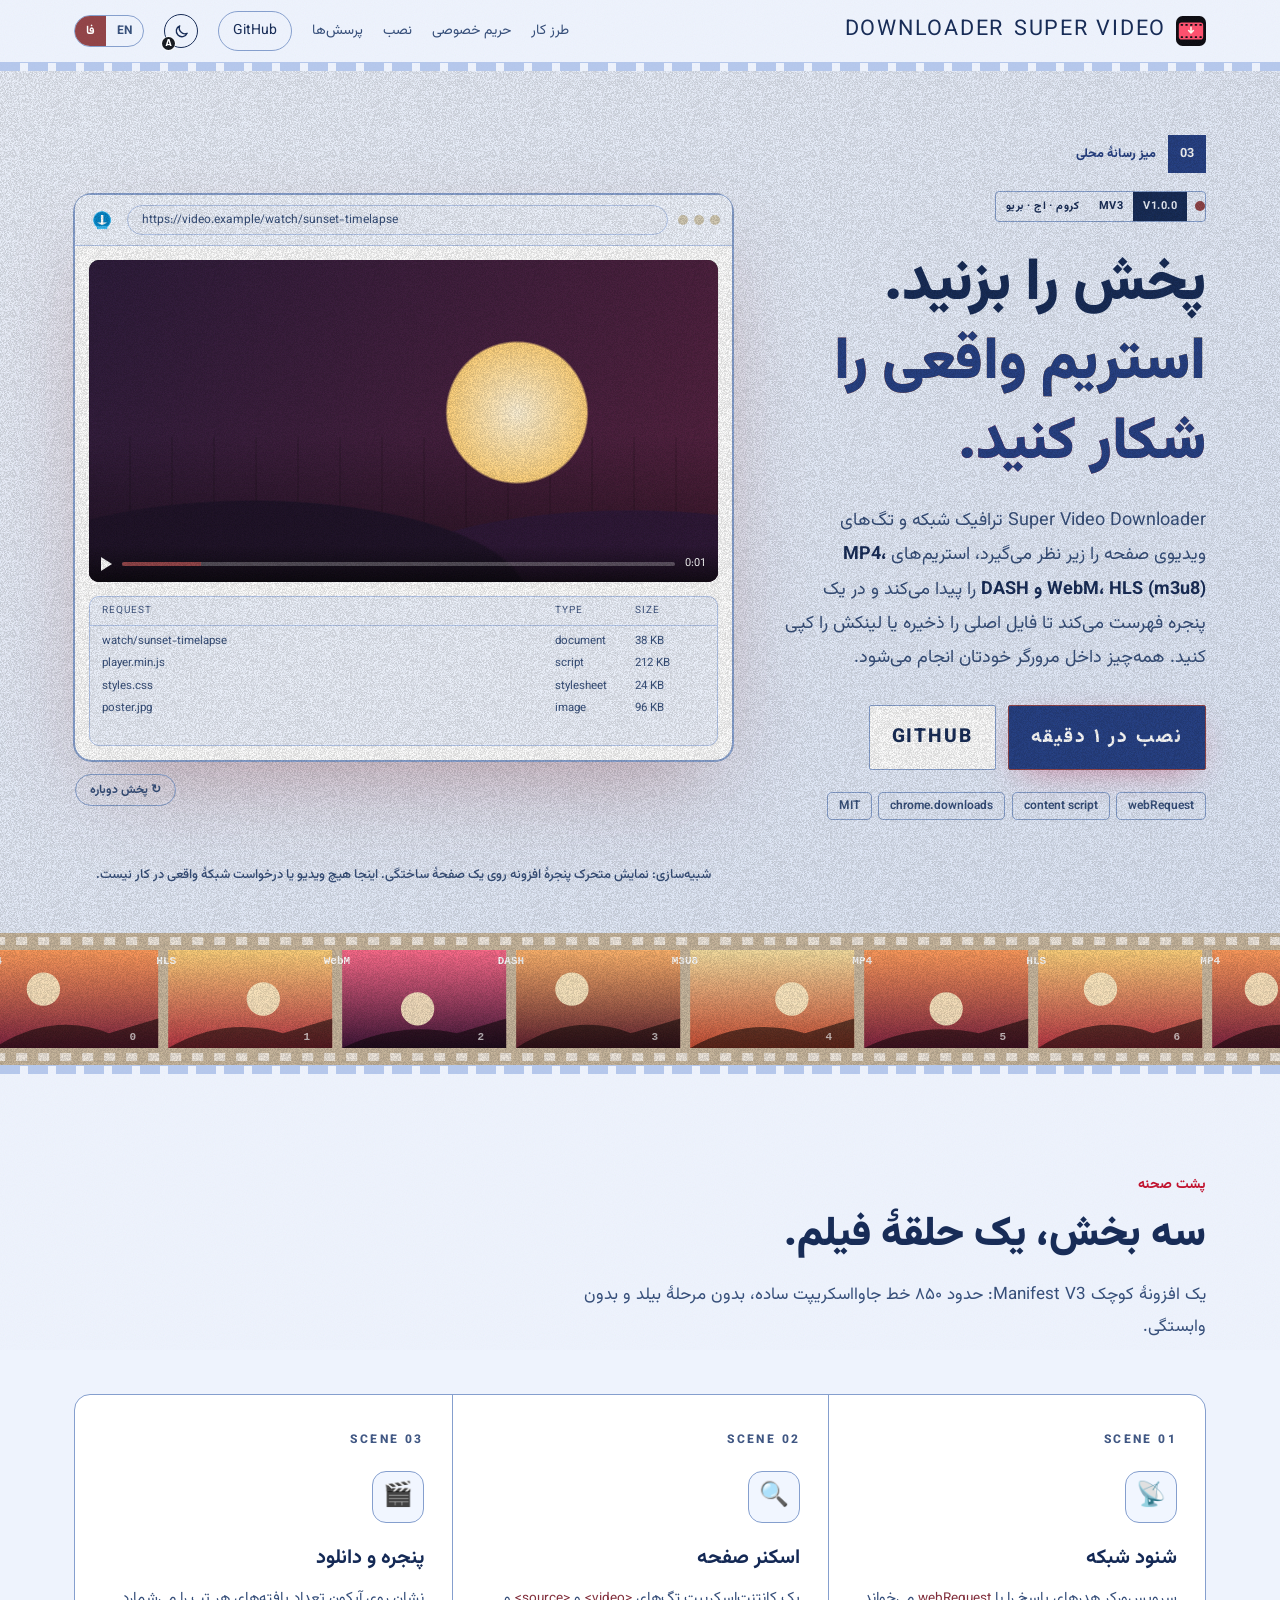
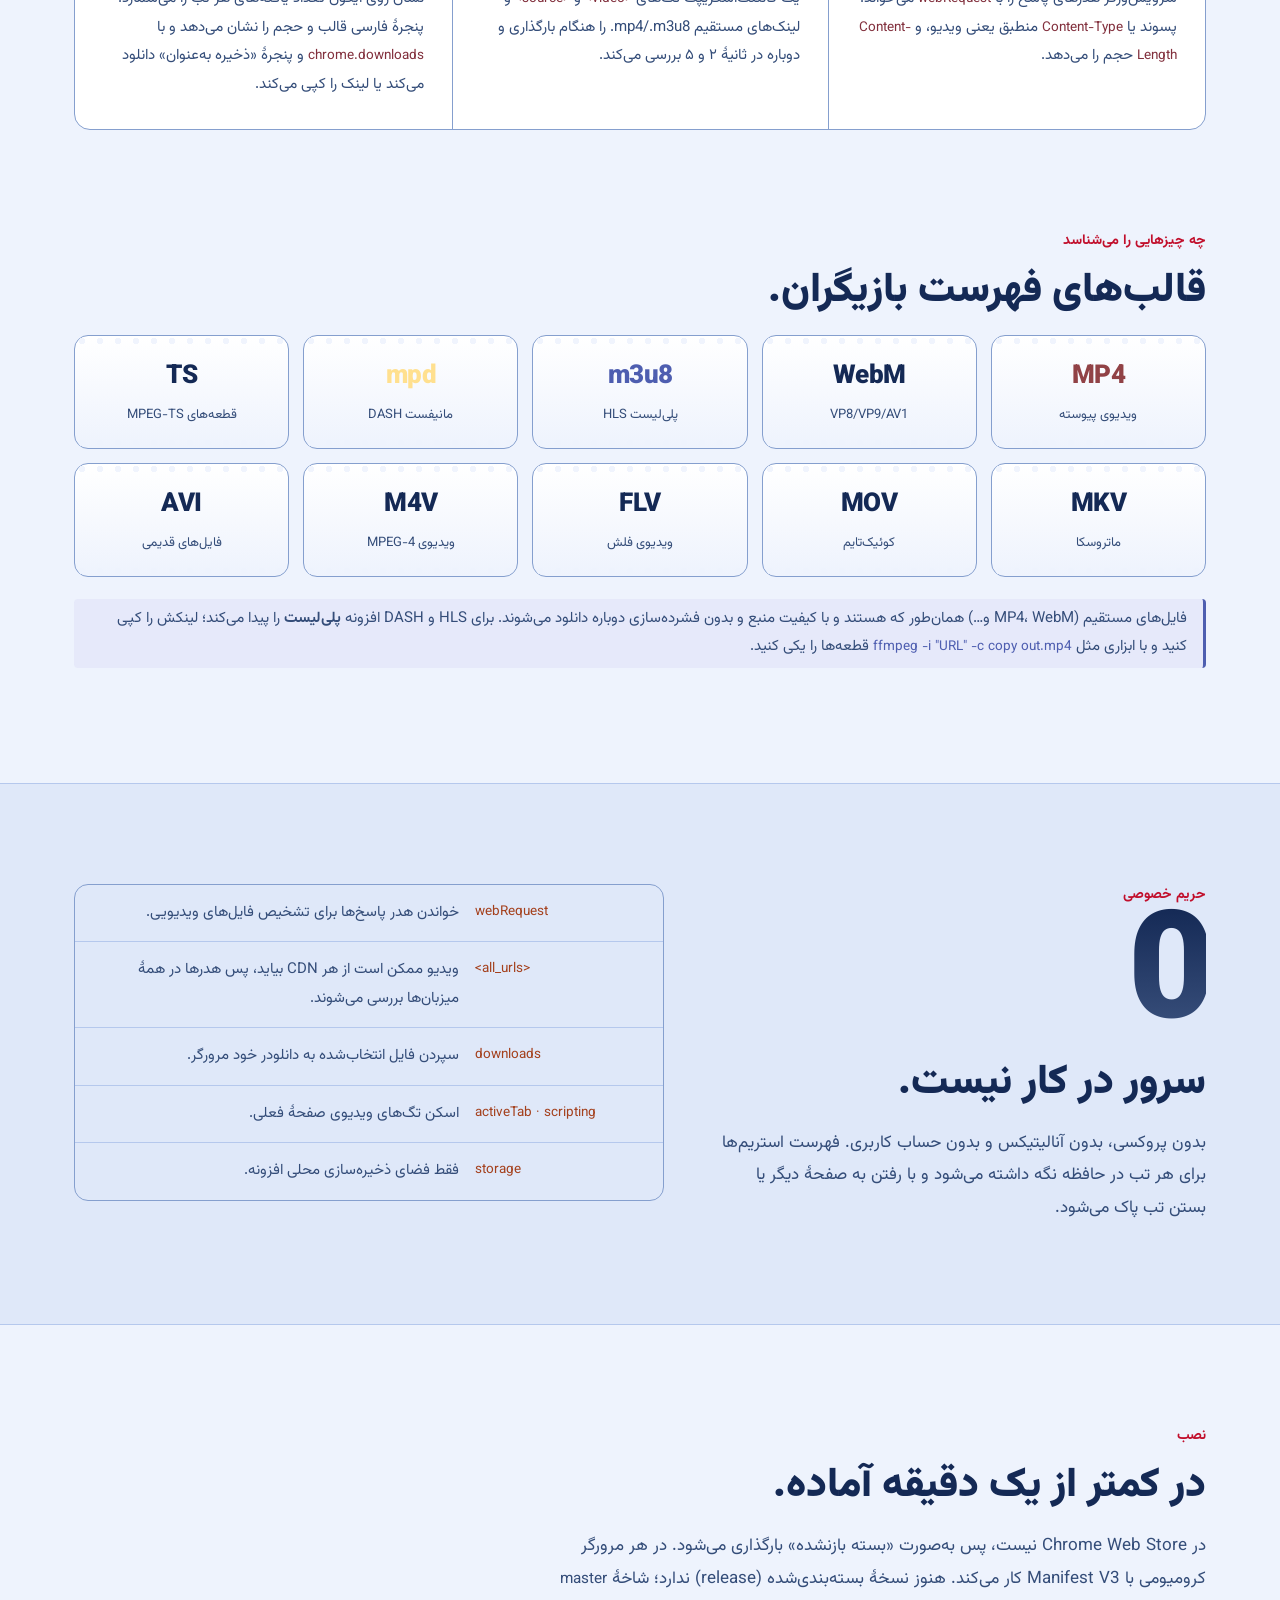
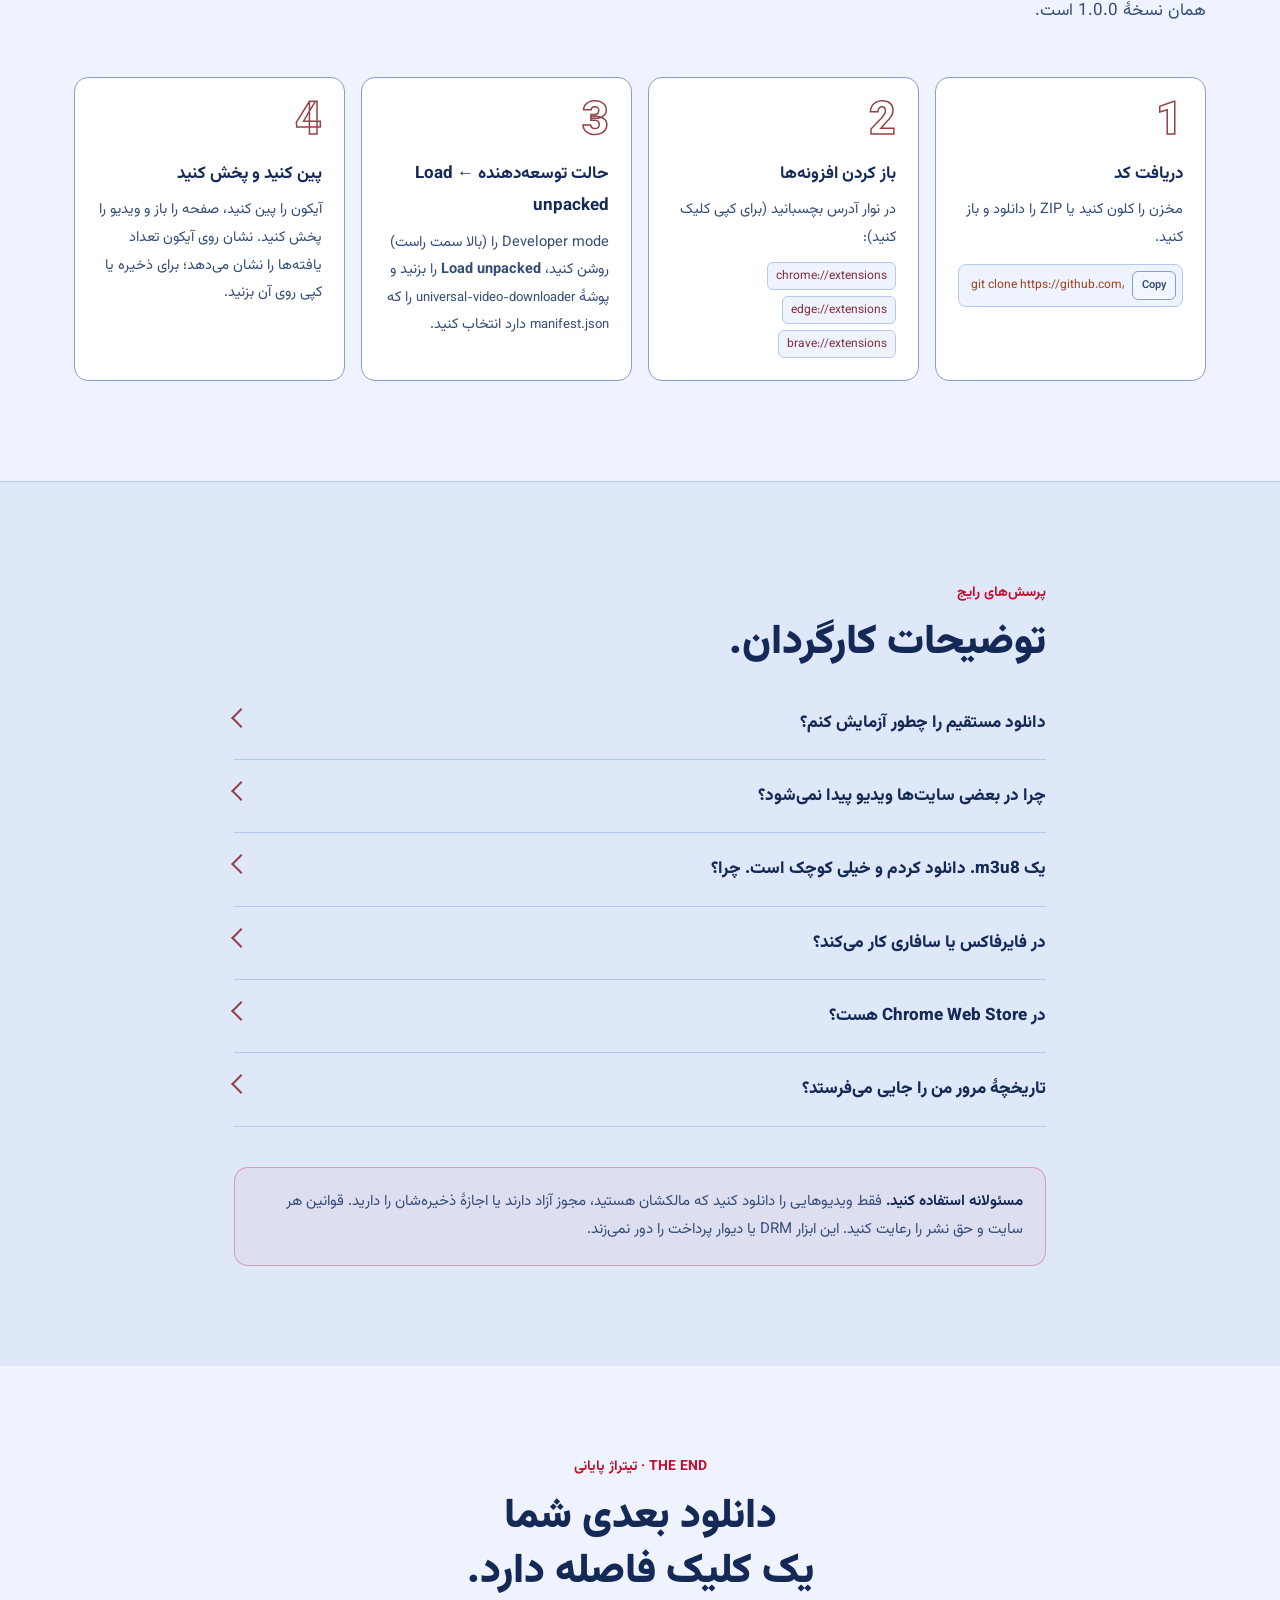
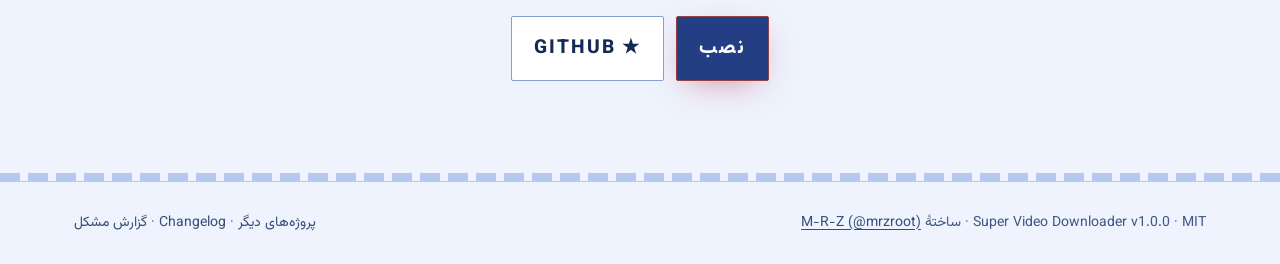
==== commit 17dd7134: "Redesign project website and unify typography with Vazirmatn" ====
--- a/docs/index.html
+++ b/docs/index.html
@@ -18,7 +18,7 @@
 <link rel="icon" href="favicon.svg" type="image/svg+xml">
 <script>(function(){var d=document.documentElement,l='fa';try{l=new URLSearchParams(location.search).get('lang')||localStorage.getItem('mrz-lang')||'fa'}catch(e){}if(l!=='en')l='fa';d.lang=l;d.dir=l==='fa'?'rtl':'ltr';d.setAttribute('data-lang',l)})()</script>
 <style>
-@font-face{font-family:Vazirmatn;src:url(fonts/vazirmatn-arabic.woff2) format('woff2');font-weight:400 800;font-display:swap;unicode-range:U+0600-06FF,U+0750-077F,U+200C-200E,U+FB50-FDFF,U+FE70-FEFC}
+
 :root{--bg:#09080d;--bg2:#100e16;--panel:#15121d;--panel2:#1c1826;--line:#2a2436;--line2:#3a3249;--fg:#fbf3ea;--mut:#a99fb6;--dim:#6f6680;
 --coral:#ff4f6d;--peach:#ff9e7a;--lilac:#b69cff;--gold:#ffd27a;--sky:#38bdf8;--ok:#5be3a0;
 --sans:ui-sans-serif,system-ui,-apple-system,"Segoe UI",Roboto,Arial,Vazirmatn,sans-serif;--fa:Vazirmatn,"Segoe UI",Tahoma,sans-serif;--mono:ui-monospace,"SF Mono",Menlo,Consolas,monospace}
@@ -231,7 +231,9 @@
 html[data-theme=light] .vc .a button{border-color:#d3cab3;color:#0b1230}
 html[data-theme] .vc .a button.d{background:linear-gradient(135deg,#0369a1,#0284c7);color:#fff}
 </style>
-<link rel="preload" href="fonts/bebas-neue-400.woff2" as="font" type="font/woff2" crossorigin><link rel="stylesheet" href="identity.css"></head>
+<link rel="stylesheet" href="identity.css"><link rel="preload" href="fonts/Vazirmatn.woff2" as="font" type="font/woff2" crossorigin>
+<link rel="stylesheet" href="redesign.css">
+</head>
 <body>
 <header class="top"><div class="wrap">
   <a class="brand" href="#"><img src="favicon.svg" alt="">Super Video <span class="long">Downloader</span></a>
@@ -249,6 +251,7 @@
 <main>
 <section class="hero"><div class="wrap">
   <div>
+    <div class="studio-index"><b>03</b><span lang="en">LOCAL MEDIA DESK</span><span lang="fa">میز رسانهٔ محلی</span></div>
     <div class="slate"><span>v1.0.0</span><span>MV3</span><span lang="en">Chrome · Edge · Brave</span><span lang="fa">کروم · اج · بریو</span></div>
     <h1><span lang="en">Press play.<br><span class="g">Catch the real stream.</span></span><span lang="fa">پخش را بزنید.<br><span class="g">استریم واقعی را شکار کنید.</span></span></h1>
     <p class="lead"><span lang="en">Super Video Downloader watches the page's network traffic and video tags, spots <b>MP4, WebM, HLS (m3u8) and DASH</b> streams, and lists them in one popup so you can save the original file or copy its link. Everything happens inside your browser.</span><span lang="fa">Super Video Downloader ترافیک شبکه و تگ‌های ویدیوی صفحه را زیر نظر می‌گیرد، استریم‌های <b>MP4، WebM، HLS (m3u8) و DASH</b> را پیدا می‌کند و در یک پنجره فهرست می‌کند تا فایل اصلی را ذخیره یا لینکش را کپی کنید. همه‌چیز داخل مرورگر خودتان انجام می‌شود.</span></p>
--- a/docs/identity.css
+++ b/docs/identity.css
@@ -1,5 +1,5 @@
 /* UVD identity: "cinema". Blood-red on projector black (dark) / bone paper (light). Bebas Neue. Scrubbable film strip with sprocket holes, film grain, REC dot. */
-@font-face{font-family:'Bebas Neue';src:url(fonts/bebas-neue-400.woff2) format('woff2');font-weight:400;font-display:swap}
+
 html[data-theme=dark]:root{--bg:#0a0507;--bg2:#10080b;--panel:#160b0f;--panel2:#1e1015;--line:#33171f;--line2:#4a2430;--fg:#fbefe9;--mut:#bfa5a8;--dim:#88696f;--coral:#ff2d55;--peach:#ff7a59;--gold:#ffd27a;--strip:#050203;--strip-line:#33171f}
 html[data-theme=light]:root{--bg:#f1e9df;--bg2:#e8ddcf;--panel:#faf4ec;--panel2:#efe5d8;--line:#d9c9b4;--line2:#c4af92;--fg:#1b0c10;--mut:#5d4248;--dim:#7d6168;--coral:#c8102e;--peach:#a8431f;--strip:#d9c9b4;--strip-line:#c4af92}
 html[data-theme=dark] body{background:var(--bg)}
--- a/docs/redesign.css
+++ b/docs/redesign.css
@@ -0,0 +1,33 @@
+@font-face{font-family:Vazirmatn;src:url("fonts/Vazirmatn.woff2") format("woff2");font-style:normal;font-weight:100 900;font-display:swap}
+html:root{--sans:Vazirmatn,sans-serif;--fa:Vazirmatn,sans-serif;--mono:Vazirmatn,sans-serif;--serif:Vazirmatn,sans-serif;--display:Vazirmatn,sans-serif}
+html body,html body *{font-family:Vazirmatn,sans-serif!important}
+body [dir=rtl],html[dir=rtl] :is(h1,h2,h3,.eyebrow,.studio-index){letter-spacing:normal!important}
+code,pre,kbd,samp{font-feature-settings:"tnum"}
+:focus-visible{outline:3px solid var(--focus,#6b6ee8);outline-offset:4px}
+.studio-index{display:flex;gap:.75rem;align-items:center;width:fit-content;margin:0 0 1.15rem;color:var(--index,var(--fg));font-weight:780;font-size:.79rem;letter-spacing:.09em;text-transform:uppercase}
+.studio-index b{background:var(--index,var(--fg));color:var(--index-text,var(--bg));display:grid;place-items:center;min-width:2.35rem;min-height:2.35rem;padding:.25rem;font-variant-numeric:tabular-nums}
+.studio-index span{align-self:center}
+:where(main section[id]){scroll-margin-top:5rem}
+@media(max-width:650px){.studio-index{margin-bottom:.8rem}.studio-index b{min-width:2rem;min-height:2rem}}
+@media(prefers-reduced-motion:reduce){html{scroll-behavior:auto}}
+html:root,html[data-theme]:root{--bg:#080f25;--bg2:#101b37;--panel:#192645;--panel2:#233255;--line:#2d4168;--line2:#4c6392;--fg:#f1f5ff;--mut:#bbc9e7;--dim:#9aaed4;--coral:#ffad90;--peach:#ffc1a6;--lilac:#98b8ff;--gold:#ffe08f;--sky:#94e5ff;--ok:#80e4b6;--index:#a9c5ff;--index-text:#111e3c;--focus:#ffe5a2}
+html[data-theme=light]:root{--bg:#eef3fd;--bg2:#dfe8f9;--panel:#fff;--panel2:#f1f6ff;--line:#b5c8ed;--line2:#859fce;--fg:#142955;--mut:#344d79;--dim:#405783;--coral:#914246;--peach:#82303d;--lilac:#4e5eb0;--index:#233e83;--index-text:#fff;--focus:#7757b5}
+html body{background:var(--bg);color:var(--fg)}html .top{background:color-mix(in srgb,var(--bg) 93%,transparent)}html .strip{height:8px;background:repeating-linear-gradient(90deg,var(--line) 0 20px,var(--bg) 20px 28px);border:0}
+html .hero{background:linear-gradient(145deg,var(--bg),var(--bg2));padding-block:clamp(2.4rem,5vw,5.25rem);border-block-end:1px solid var(--line)}
+html .hero:before,html .hero:after{display:none}
+html .hero .wrap{grid-template-columns:minmax(0,.78fr) minmax(0,1.22fr);gap:clamp(1.7rem,4vw,4rem)}
+html h1{font-weight:850;font-size:clamp(2.25rem,4.6vw,5.65rem);line-height:1.08;letter-spacing:-.075em}
+html h1 .g{background:none;color:var(--index);filter:none}
+html .br{border-radius:18px;border:1px solid var(--line2);box-shadow:0 0 0 8px color-mix(in srgb,var(--line) 28%,transparent),0 30px 65px #060f2b50}
+html .btn{border-radius:6px}html .btn.p{background:var(--index);color:var(--index-text);box-shadow:none}
+html .chips{gap:.4rem}html .chips span{border-radius:5px}
+@media(max-width:840px){html .hero .wrap{grid-template-columns:1fr}}
+@media(max-width:550px){
+html .top .wrap{padding-inline:12px;gap:7px}
+html .top .brand{gap:6px;font-size:.78rem;line-height:1.2;letter-spacing:normal;min-width:0}
+html .top .brand img{width:22px;height:22px}
+html .top .brand :is(small,.long){display:none}
+html .top nav{gap:6px;flex-shrink:0}
+html .top .gh{padding-inline:6px}
+html .top .lang button{padding-inline:6px}
+}
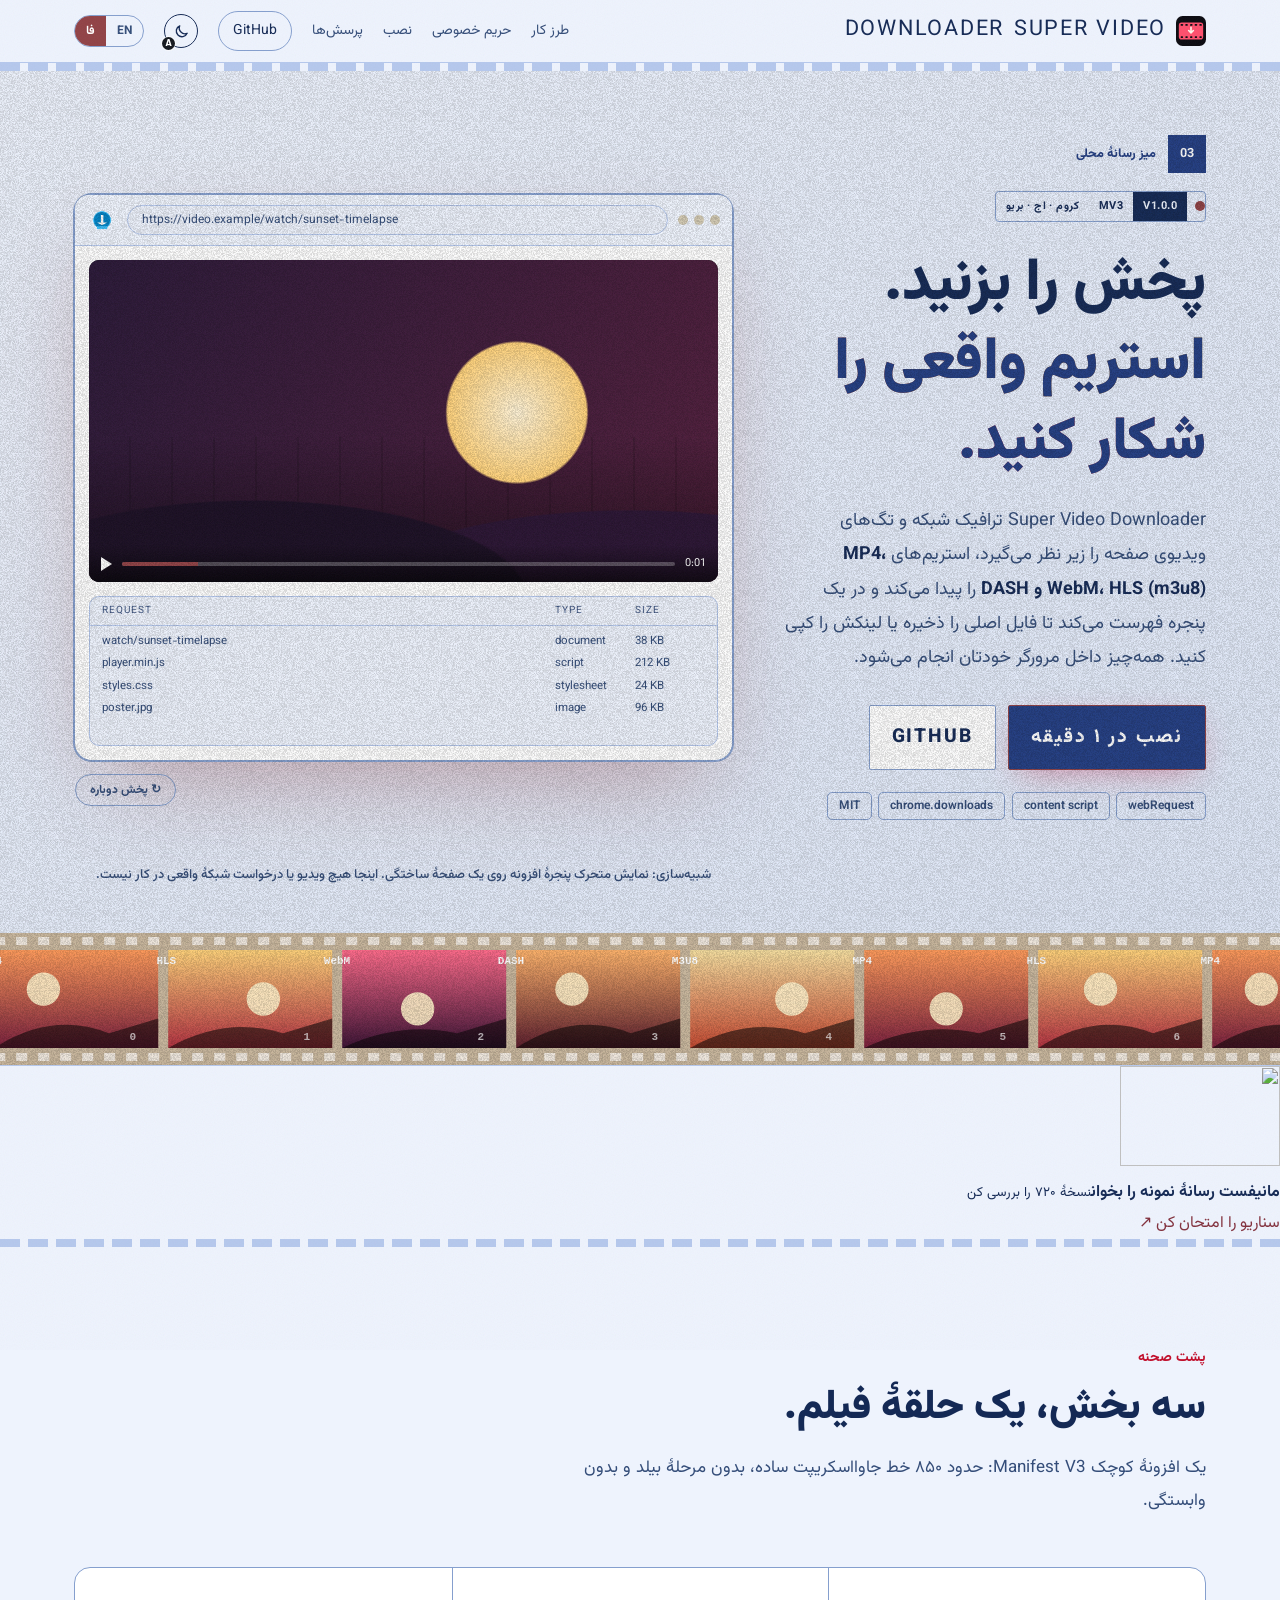
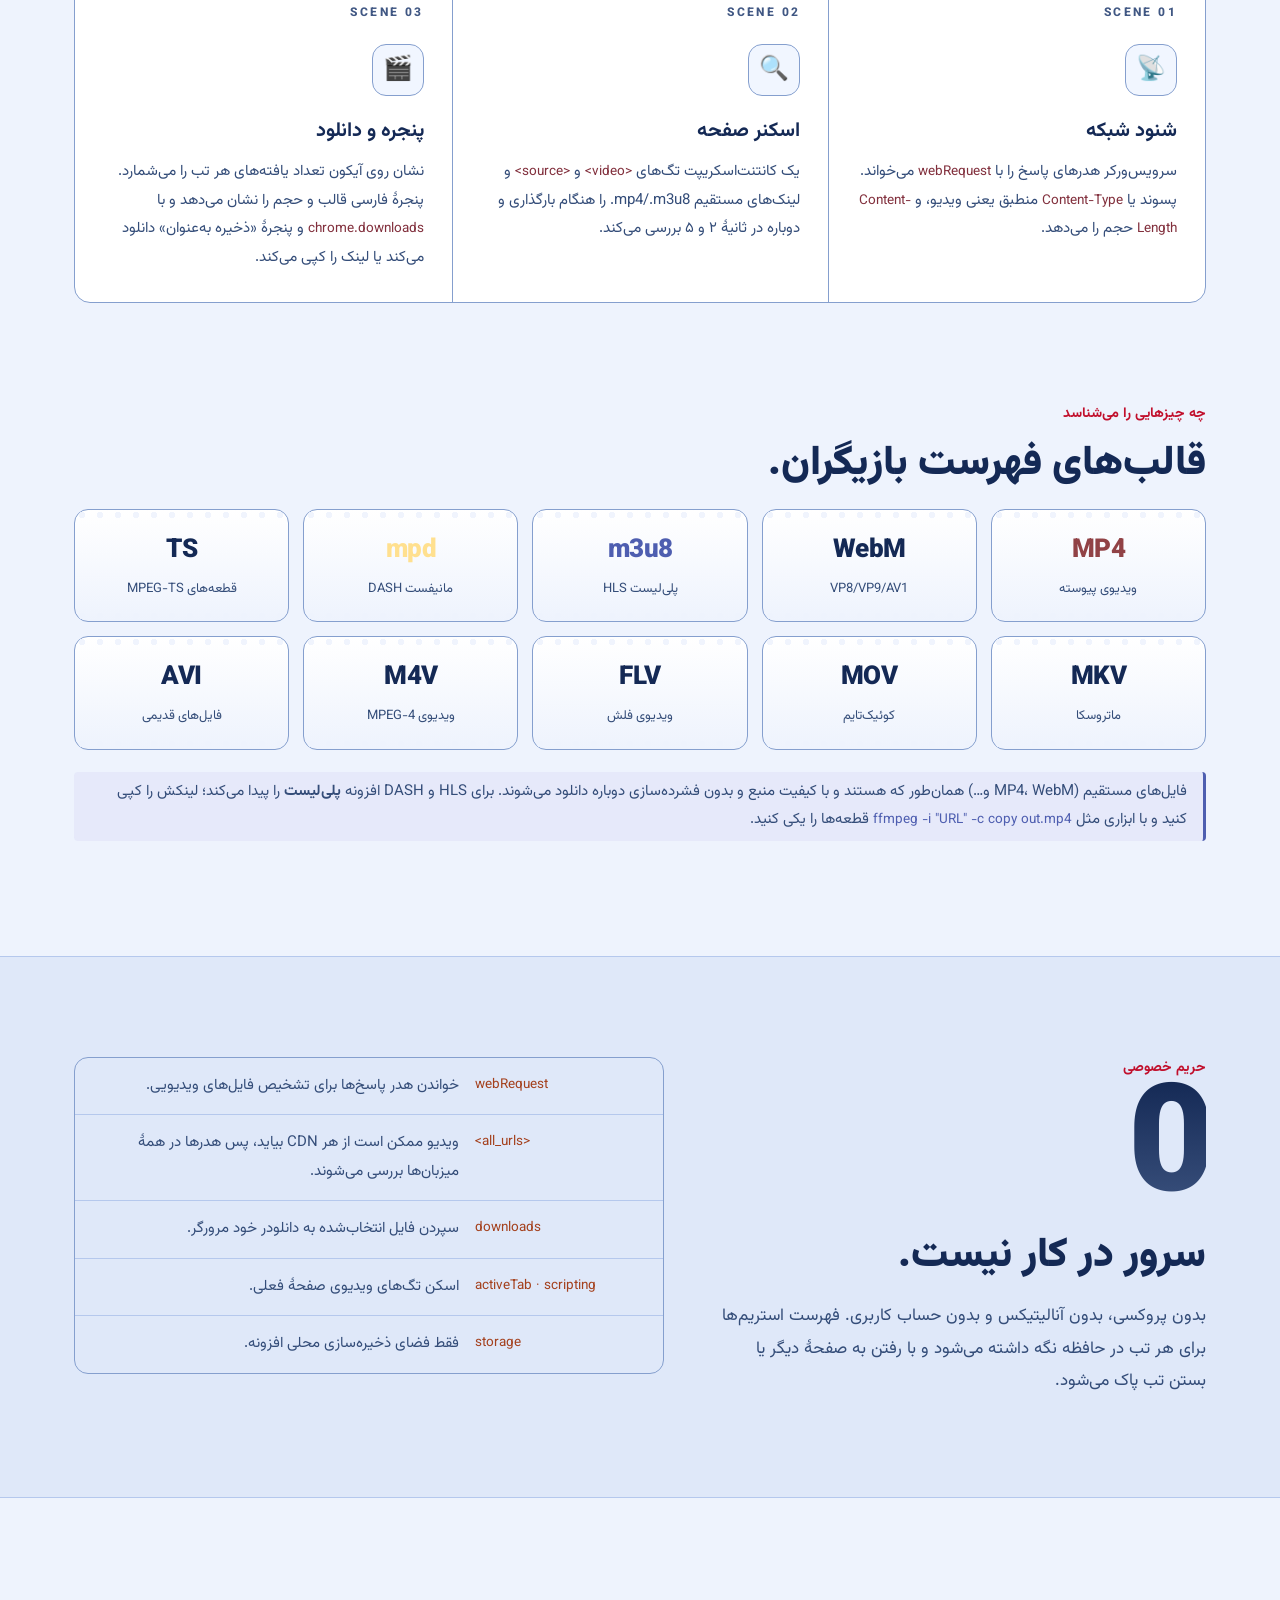
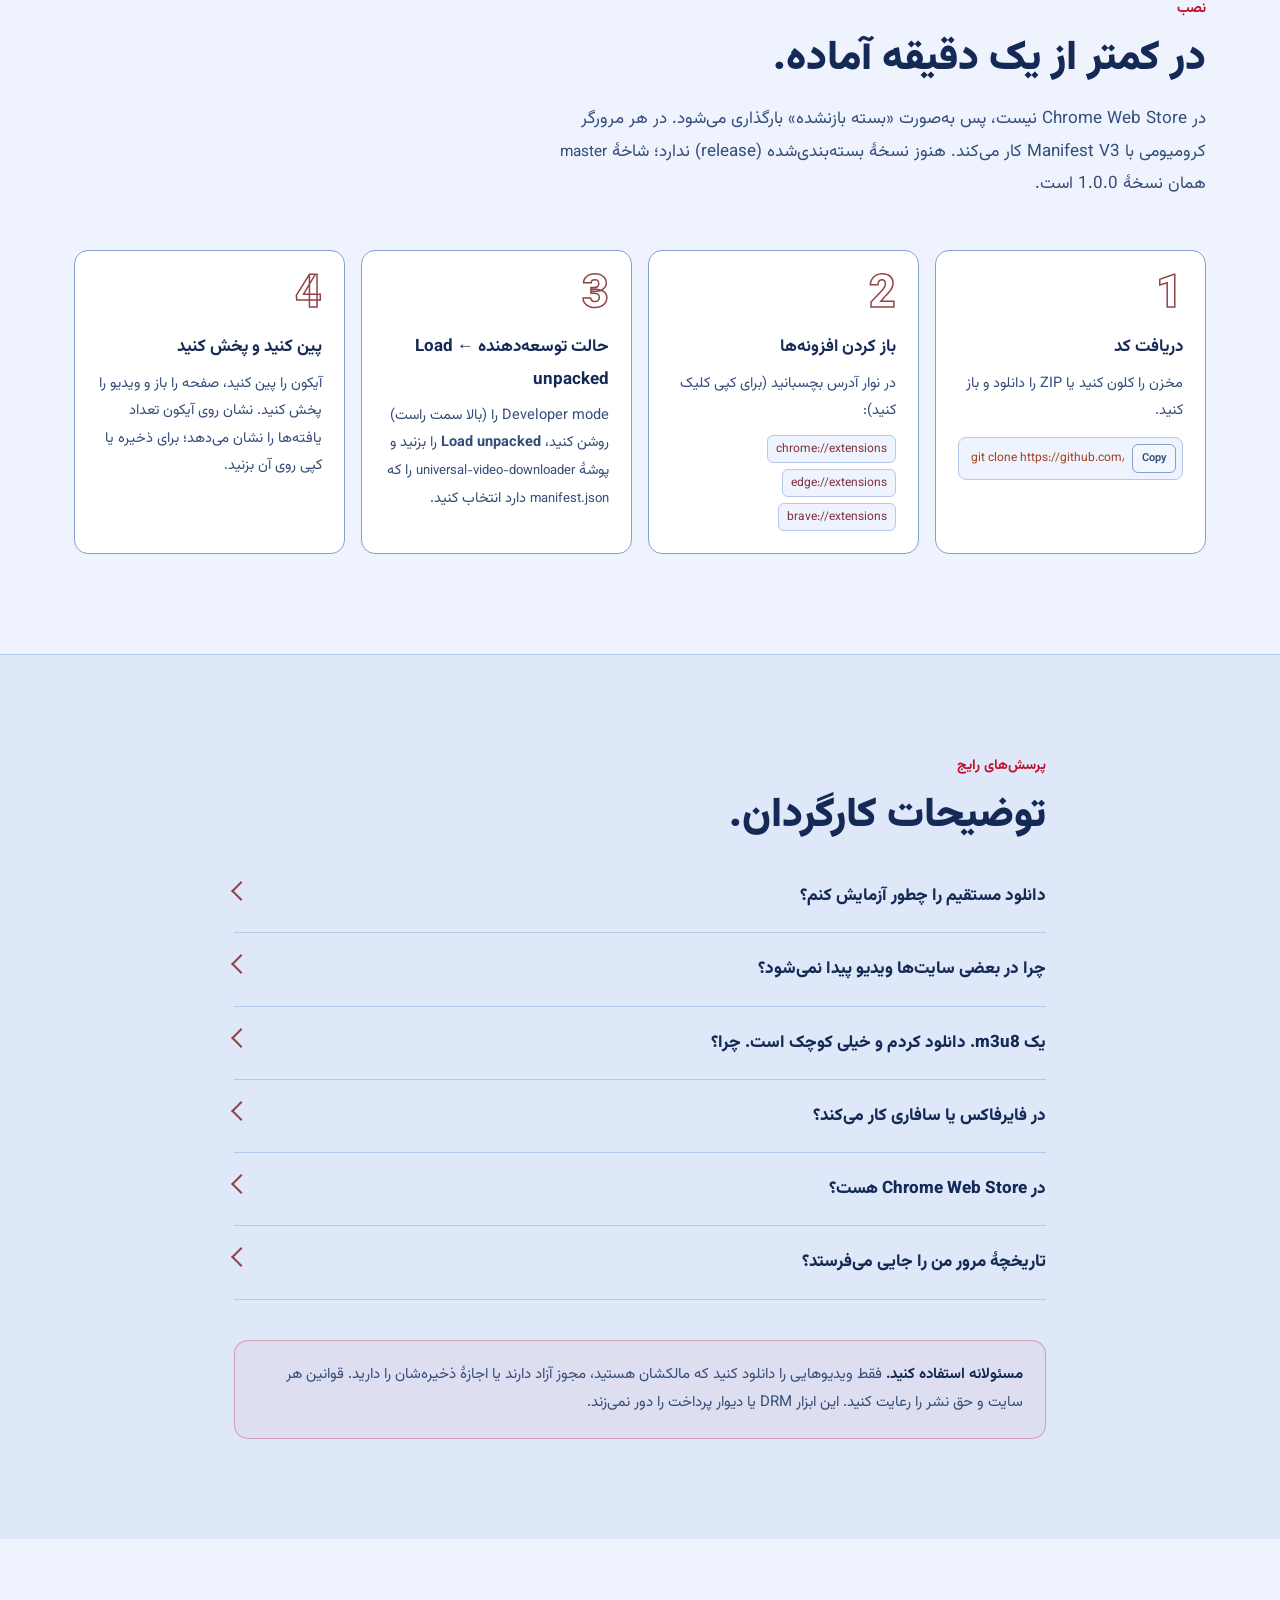
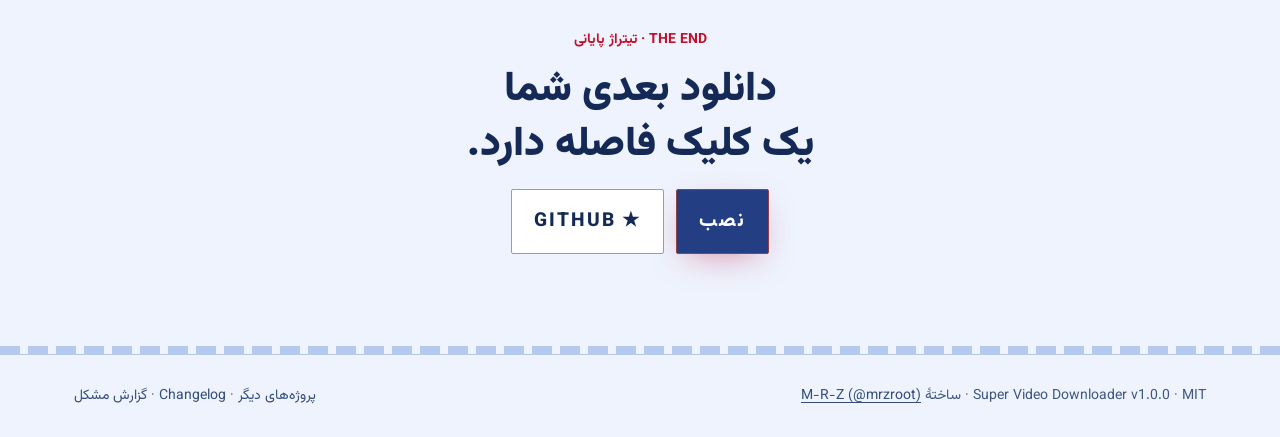
==== commit a66f5586: "Add the interactive project case to the landing page" ====
--- a/docs/index.html
+++ b/docs/index.html
@@ -233,7 +233,7 @@
 </style>
 <link rel="stylesheet" href="identity.css"><link rel="preload" href="fonts/Vazirmatn.woff2" as="font" type="font/woff2" crossorigin>
 <link rel="stylesheet" href="redesign.css">
-</head>
+<link rel="stylesheet" href="/assets/studio-mark.css"></head>
 <body>
 <header class="top"><div class="wrap">
   <a class="brand" href="#"><img src="favicon.svg" alt="">Super Video <span class="long">Downloader</span></a>
@@ -279,6 +279,11 @@
   </div>
   <p class="simnote"><span lang="en">Simulation: an animated mock-up of the popup on a made-up page. No real video or network requests here.</span><span lang="fa">شبیه‌سازی: نمایش متحرک پنجرهٔ افزونه روی یک صفحهٔ ساختگی. اینجا هیچ ویدیو یا درخواست شبکهٔ واقعی در کار نیست.</span></p>
 </div></section>
+<aside class="studio-project-entry" style="--entry-color:#c8baff">
+  <img src="/assets/thumbs/universal-video-downloader.webp" alt="" width="160" height="100" loading="lazy" decoding="async">
+  <div><strong>مانیفست رسانهٔ نمونه را بخوان</strong><small>نسخهٔ ۷۲۰ را بررسی کن</small></div>
+  <a href="/playground/?project=universal-video-downloader&amp;lang=fa">سناریو را امتحان کن ↗</a>
+</aside>
 <div class="strip" aria-hidden="true"></div>
 
 <section id="how"><div class="wrap">
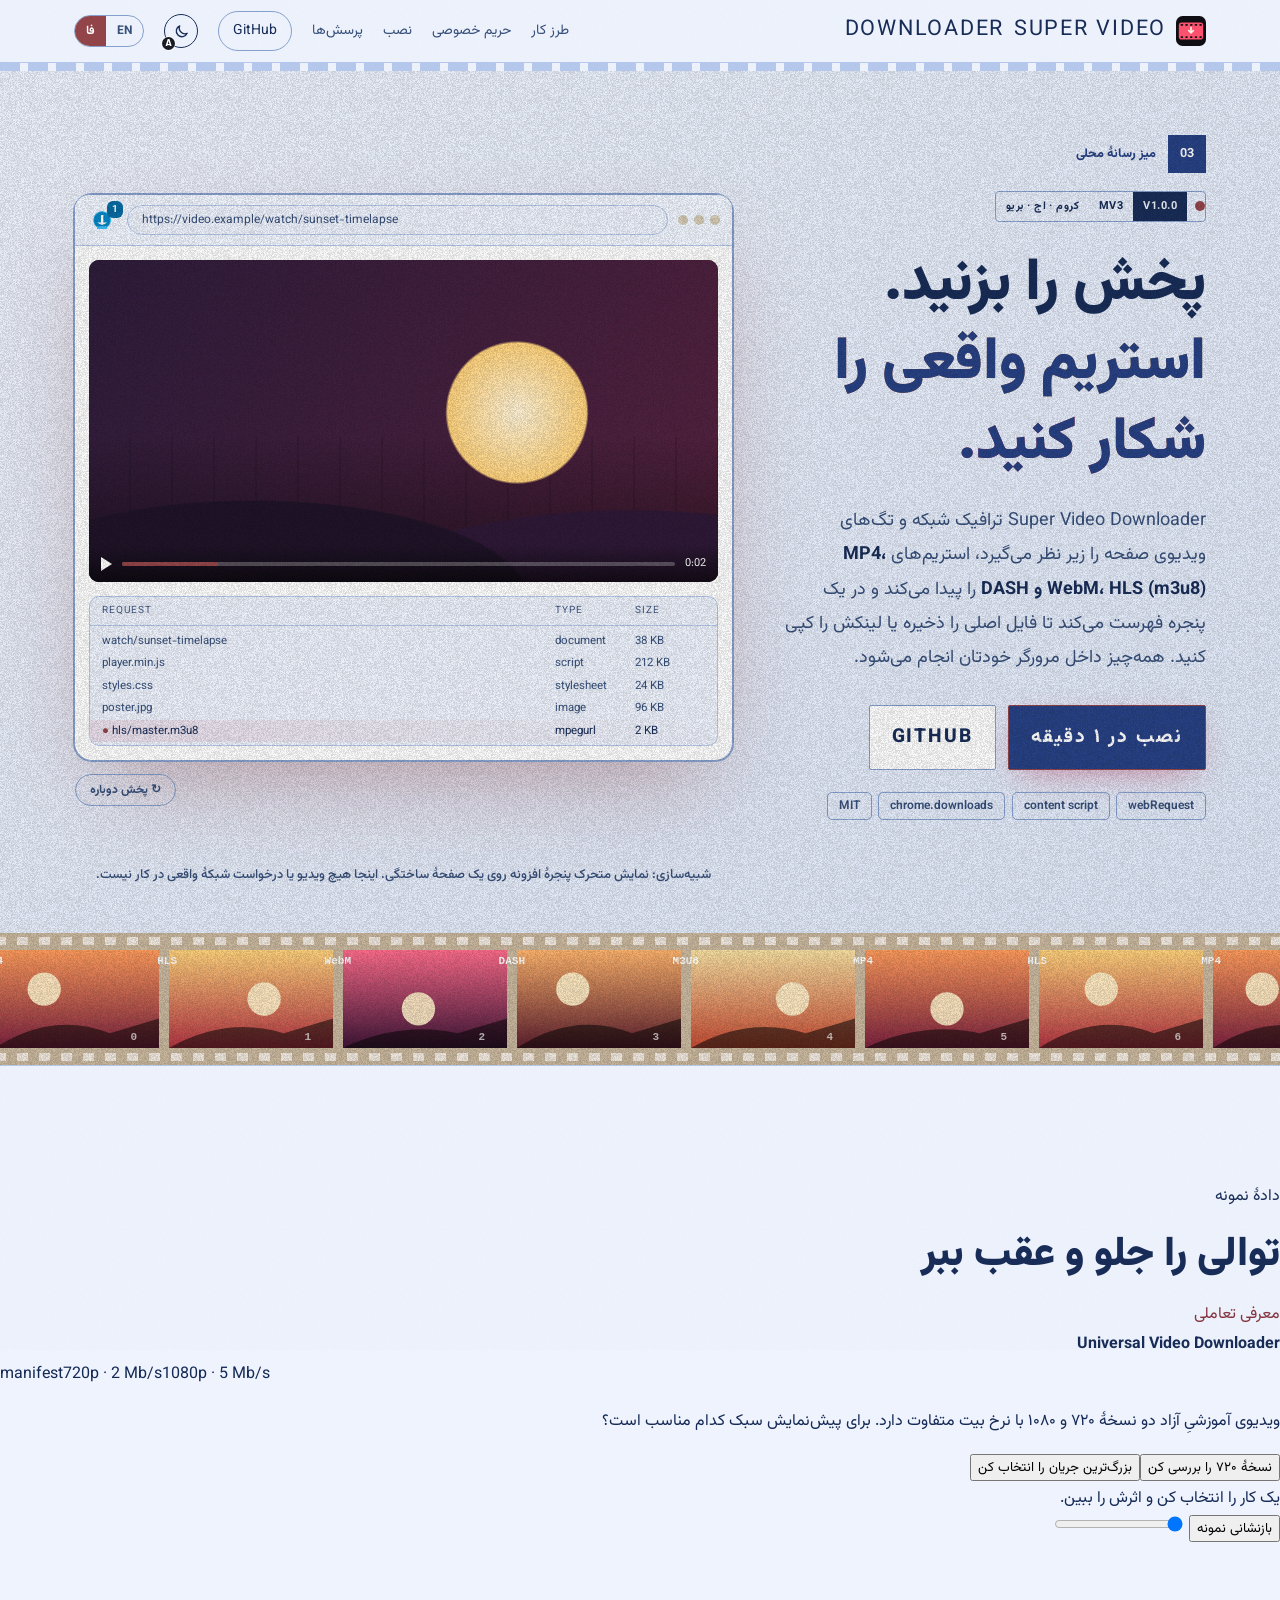
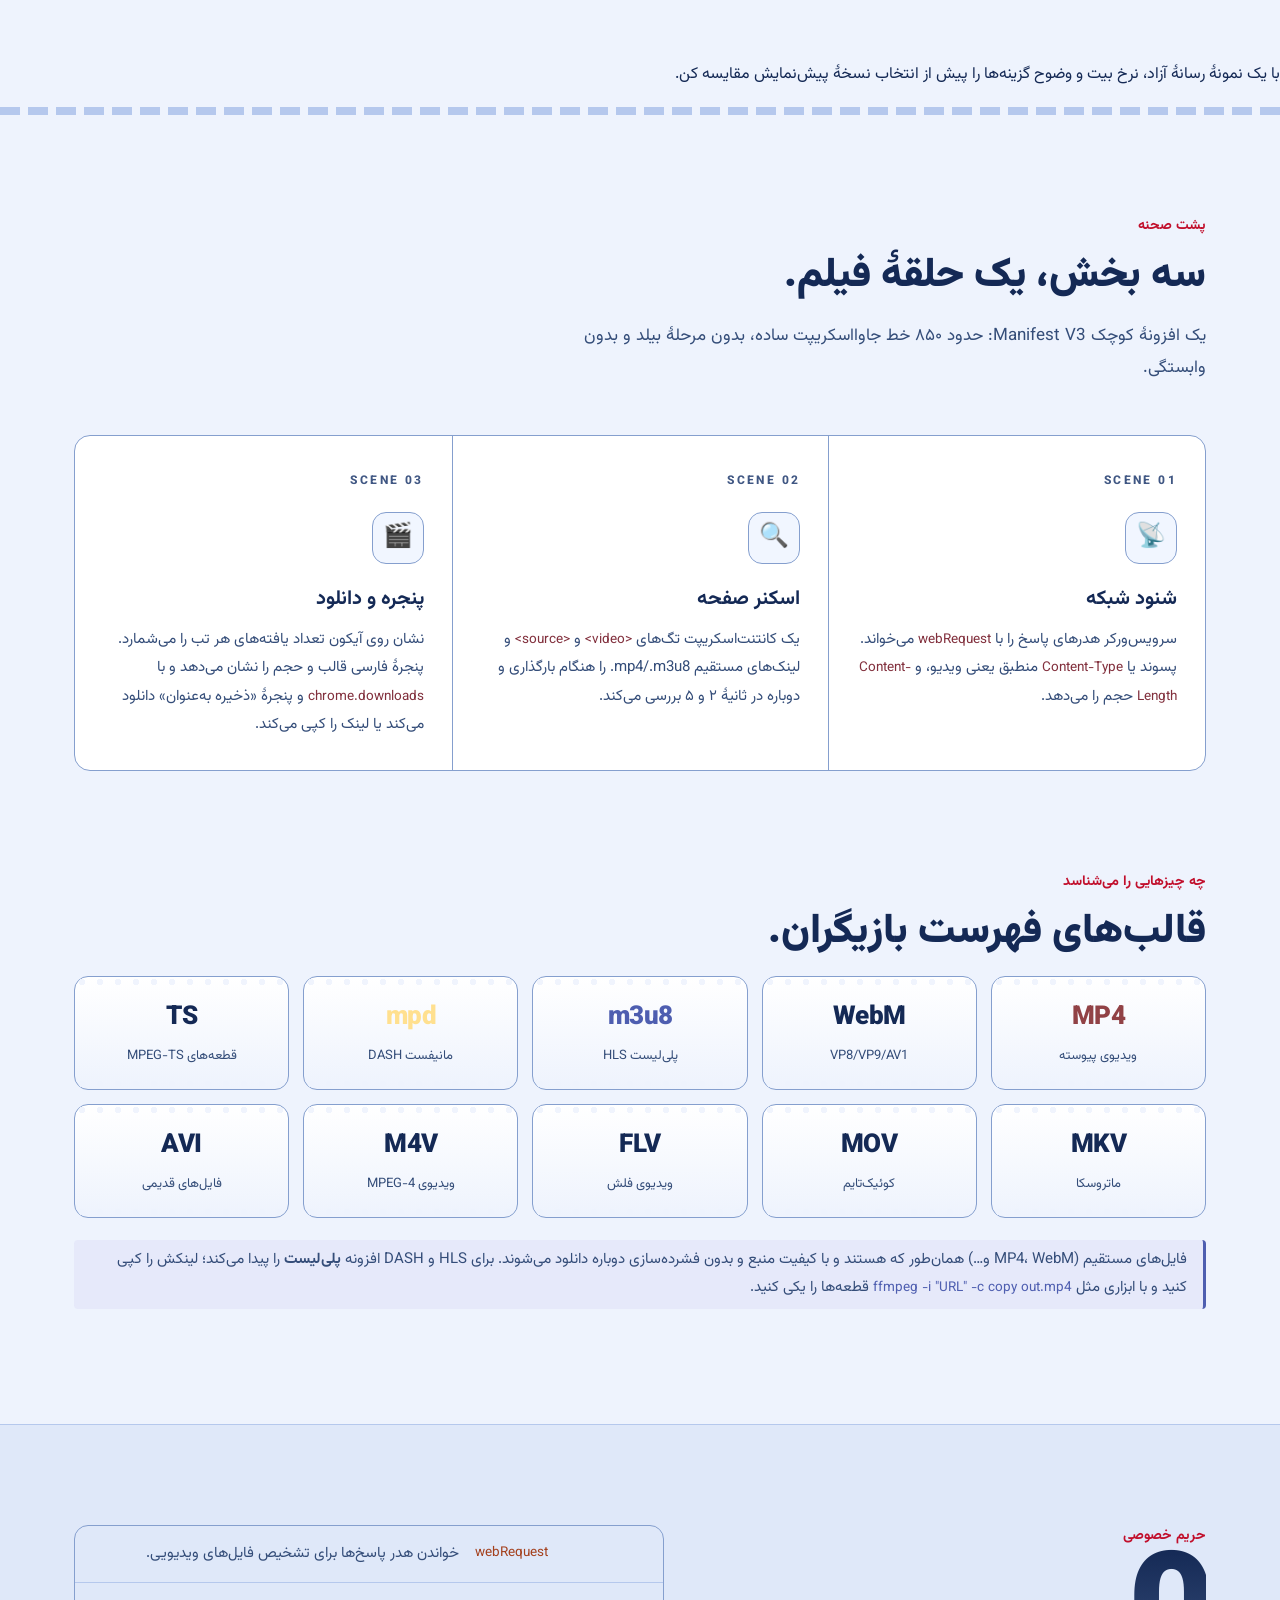
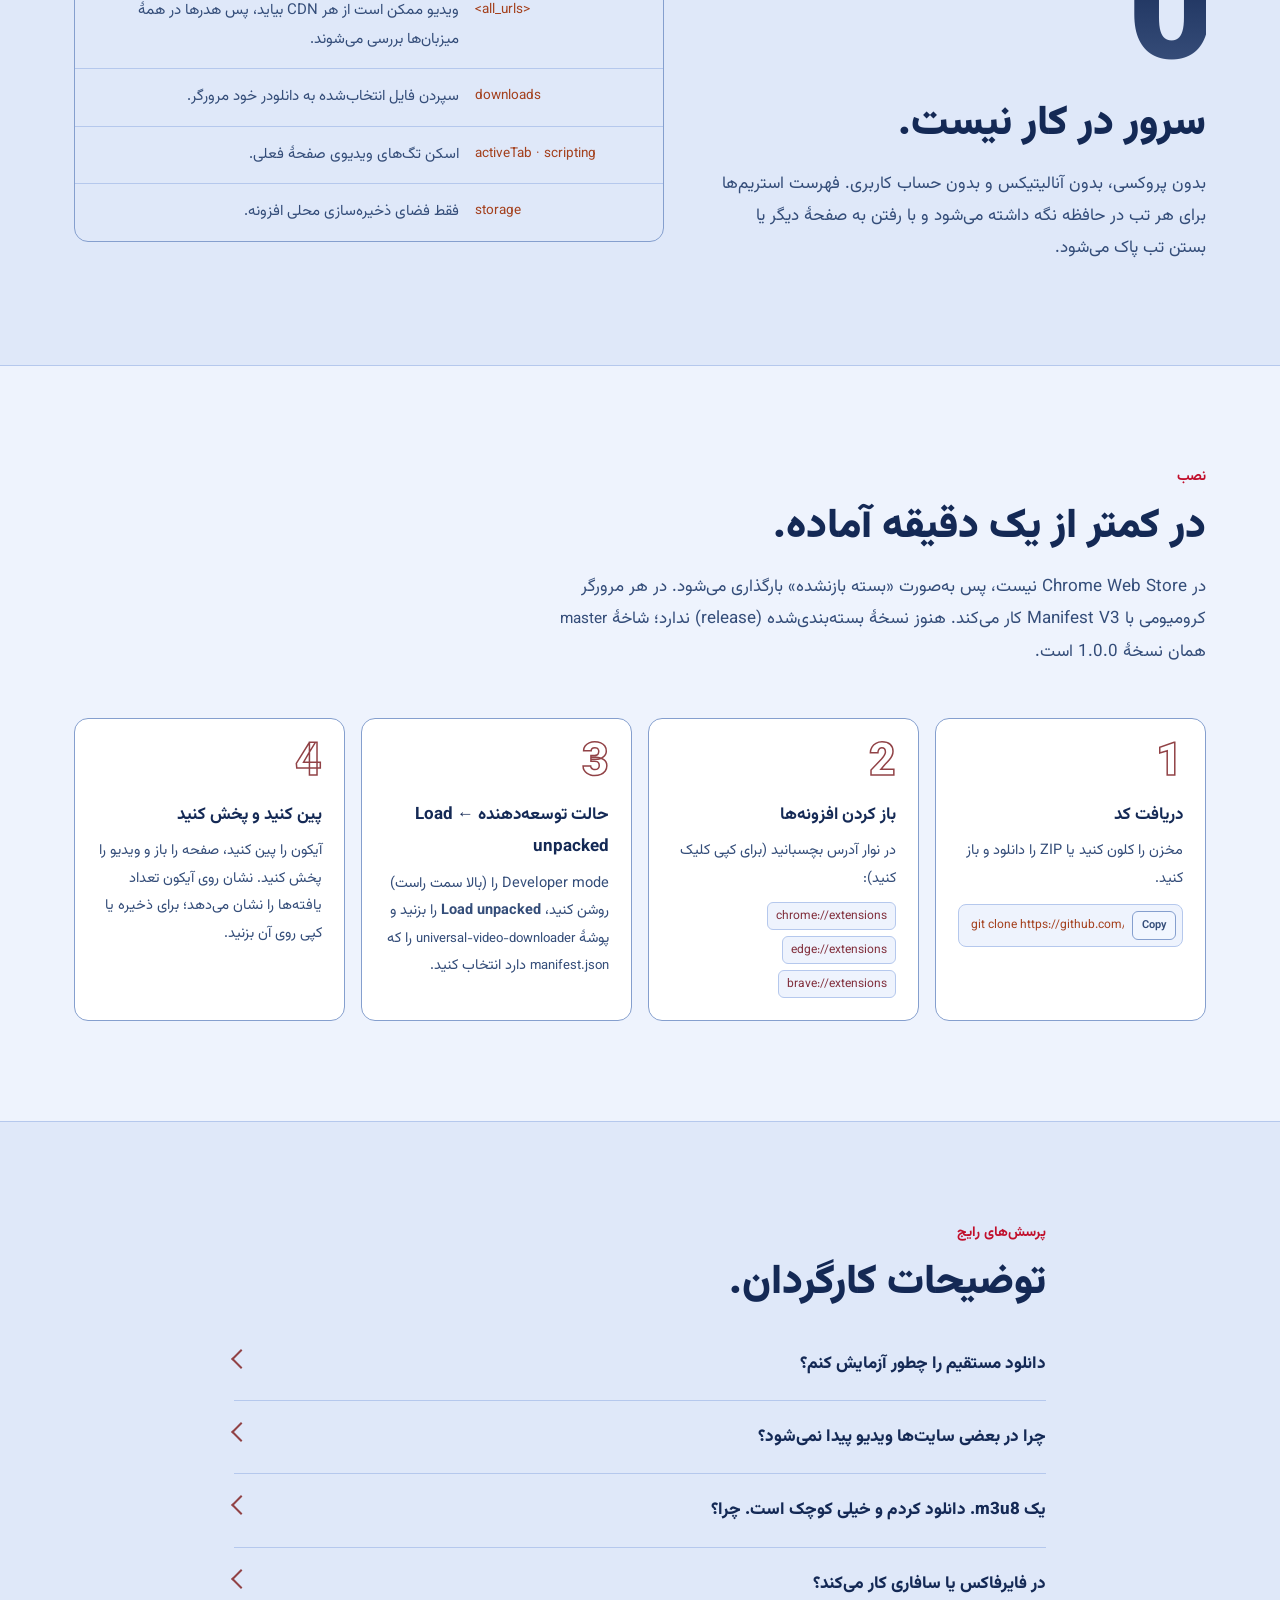
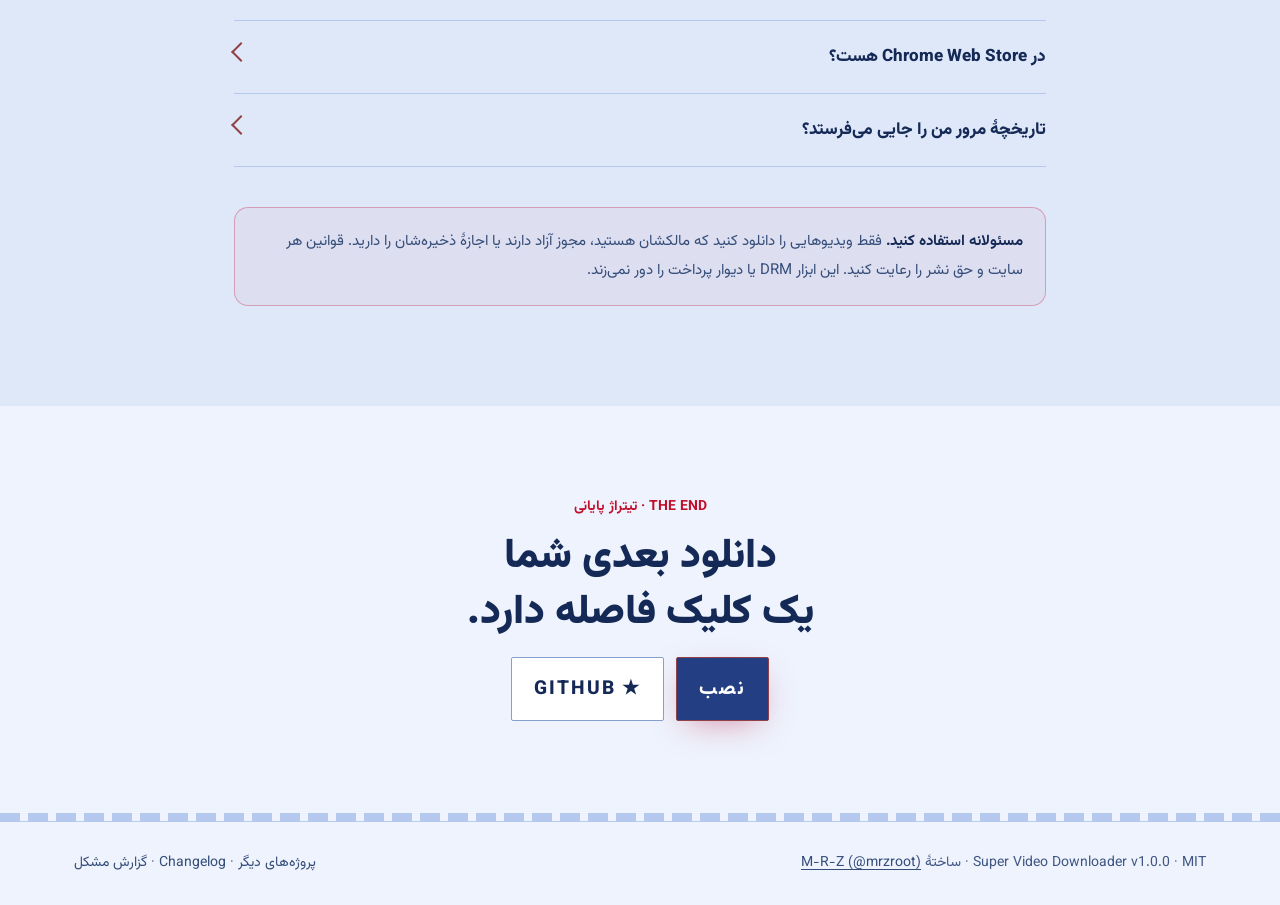
==== commit 201d78f2: "Give the standalone project its own interactive introduction" ====
--- a/docs/index.html
+++ b/docs/index.html
@@ -233,7 +233,7 @@
 </style>
 <link rel="stylesheet" href="identity.css"><link rel="preload" href="fonts/Vazirmatn.woff2" as="font" type="font/woff2" crossorigin>
 <link rel="stylesheet" href="redesign.css">
-<link rel="stylesheet" href="/assets/studio-mark.css"></head>
+<link rel="stylesheet" href="/assets/studio-mark.css"><link rel="stylesheet" href="/assets/portfolio/embed.css"><script defer src="/assets/portfolio/exhibit.js"></script></head>
 <body>
 <header class="top"><div class="wrap">
   <a class="brand" href="#"><img src="favicon.svg" alt="">Super Video <span class="long">Downloader</span></a>
@@ -279,11 +279,32 @@
   </div>
   <p class="simnote"><span lang="en">Simulation: an animated mock-up of the popup on a made-up page. No real video or network requests here.</span><span lang="fa">شبیه‌سازی: نمایش متحرک پنجرهٔ افزونه روی یک صفحهٔ ساختگی. اینجا هیچ ویدیو یا درخواست شبکهٔ واقعی در کار نیست.</span></p>
 </div></section>
-<aside class="studio-project-entry" style="--entry-color:#c8baff">
-  <img src="/assets/thumbs/universal-video-downloader.webp" alt="" width="160" height="100" loading="lazy" decoding="async">
-  <div><strong>مانیفست رسانهٔ نمونه را بخوان</strong><small>نسخهٔ ۷۲۰ را بررسی کن</small></div>
-  <a href="/playground/?project=universal-video-downloader&amp;lang=fa">سناریو را امتحان کن ↗</a>
-</aside>
+<div class="atlas-embedded" data-motif="film" style="--exhibit-hue:254"><section class="exhibit-studio" id="portfolio-example" data-project="universal-video-downloader" data-motif="film" data-state="0" aria-labelledby="portfolio-example-title">
+    <div class="exhibit-studio-head"><div><p class="exhibit-kicker"><span class="pf-en" lang="en">Illustrative sample</span><span class="pf-fa" lang="fa">دادهٔ نمونه</span></p><h2 id="portfolio-example-title"><span class="pf-en" lang="en">Scrub the sequence</span><span class="pf-fa" lang="fa">توالی را جلو و عقب ببر</span></h2></div>
+       <a href="/projects/guide/universal-video-downloader/"><span class="pf-en" lang="en">Interactive introduction</span><span class="pf-fa" lang="fa">معرفی تعاملی</span> <i class="exhibit-arrow" aria-hidden="true"></i></a></div>
+    <div class="exhibit-lab">
+      <div class="stage-picture" aria-hidden="true">
+        <div class="stage-sign"><i></i><i></i><i></i><strong dir="ltr">Universal Video Downloader</strong></div>
+
+        <div class="stage-track" dir="ltr"></div>
+        <div class="stage-evidence" dir="ltr"><span dir="auto">manifest</span><span dir="auto">720p · 2 Mb/s</span><span dir="auto">1080p · 5 Mb/s</span></div>
+      </div>
+      <div class="stage-work">
+        <p><span class="pf-en" lang="en">A public-domain training clip offers 720p and 1080p variants with different bitrates. Which fits a small preview?</span><span class="pf-fa" lang="fa">ویدیوی آموزشیِ آزاد دو نسخهٔ ۷۲۰ و ۱۰۸۰ با نرخ بیت متفاوت دارد. برای پیش‌نمایش سبک کدام مناسب است؟</span></p>
+        <div class="stage-actions" role="group" aria-label="Example controls / کنترل‌های نمونه">
+          <button type="button" data-stage="1" aria-pressed="false"><span class="pf-en" lang="en">Inspect the 720p variant</span><span class="pf-fa" lang="fa">نسخهٔ ۷۲۰ را بررسی کن</span><i class="exhibit-arrow" aria-hidden="true"></i></button><button type="button" data-stage="2" aria-pressed="false"><span class="pf-en" lang="en">Choose the largest stream</span><span class="pf-fa" lang="fa">بزرگ‌ترین جریان را انتخاب کن</span><i class="exhibit-arrow" aria-hidden="true"></i></button>
+        </div>
+        <output class="stage-result" aria-live="polite"><span class="pf-en" lang="en">Try a response to see its effect.</span><span class="pf-fa" lang="fa">یک کار را انتخاب کن و اثرش را ببین.</span></output>
+        <div class="stage-foot">
+          <button type="button" data-stage="0" aria-pressed="true"><span class="pf-en" lang="en">Reset example</span><span class="pf-fa" lang="fa">بازنشانی نمونه</span></button>
+          <input type="range" min="0" max="2" value="0" step="1" aria-label="Example position / مرحلهٔ نمونه">
+        </div>
+      </div>
+    </div>
+   </section>
+    <p class="exhibit-takeaway"><span class="pf-en" lang="en">Use a public-domain media fixture and compare bitrate and resolution before picking a preview variant.</span><span class="pf-fa" lang="fa">با یک نمونهٔ رسانهٔ آزاد، نرخ بیت و وضوح گزینه‌ها را پیش از انتخاب نسخهٔ پیش‌نمایش مقایسه کن.</span></p>
+    <script type="application/json" data-embed-project>{"entries":[{"id":"universal-video-downloader","group":"showcase","motif":"film","color":"#c8baff","title":["Read a sample media manifest","مانیفست رسانهٔ نمونه را بخوان"],"brief":["A public-domain training clip offers 720p and 1080p variants with different bitrates. Which fits a small preview?","ویدیوی آموزشیِ آزاد دو نسخهٔ ۷۲۰ و ۱۰۸۰ با نرخ بیت متفاوت دارد. برای پیش‌نمایش سبک کدام مناسب است؟"],"actions":[["Inspect the 720p variant","نسخهٔ ۷۲۰ را بررسی کن"],["Choose the largest stream","بزرگ‌ترین جریان را انتخاب کن"]],"outcomes":[["The lower-bitrate variant reduces transfer size for the preview.","نسخهٔ با نرخ بیت کمتر، اندازهٔ انتقال پیش‌نمایش را کم می‌کند."],["The high-resolution variant uses more bandwidth than the small preview needs.","نسخهٔ پُروضوح بیشتر از نیاز پیش‌نمایش کوچک پهنای باند مصرف می‌کند."]],"evidence":[["manifest","720p · 2 Mb/s","1080p · 5 Mb/s"],["preview · 720p","2 Mb/s"],["preview · 1080p","5 Mb/s"]],"name":"Universal Video Downloader","kicker":["Browser extension","افزونهٔ مرورگر"],"intro":["A Chromium extension for reviewing supported media loaded by the page. Direct files and streaming playlists are handled differently.","افزونهٔ Chromium برای دیدن رسانهٔ پشتیبانی‌شده‌ای که صفحه بارگیری کرده؛ فایل مستقیم با فهرست پخش استریم فرق دارد."],"hint":["Try your own short test video to see the difference between a direct file and a streaming playlist.","با یک ویدئوی کوتاه متعلق به خودتان، تفاوت فایل مستقیم و فهرست پخش استریم را ببینید."],"site":"/universal-video-downloader/","source":"https://github.com/mrzroot/universal-video-downloader","layout":"contact","hue":254,"image":"/assets/thumbs/universal-video-downloader.webp"}],"labels":{"map":["Project Atlas","اطلس پروژه‌ها"],"mapIntro":["Four ways to explore the projects. Choose a project to see what it does and open its interactive introduction.","چهار مسیر برای گشتن میان پروژه‌ها. یکی را انتخاب کن تا ببینی چه کار می‌کند و معرفی تعاملی‌اش را باز کنی."],"agents":["AI tooling","ابزارهای هوش مصنوعی"],"language":["Language and data","زبان و داده"],"systems":["Systems","سامانه‌ها"],"showcase":["Design and demos","طراحی و دمو"],"projects":["All projects","همهٔ پروژه‌ها"],"open":["Interactive introduction","معرفی تعاملی"],"test":["Try the example","نمونه را امتحان کن"],"story":["The situation","مسئله"],"reference":["Inspect the project","بررسی پروژه"],"source":["View source on GitHub","کد منبع در گیت‌هاب"],"demo":["Open project website","باز کردن سایت پروژه"],"guide":["Suggested first step","قدم اول پیشنهادی"],"sample":["Illustrative sample","دادهٔ نمونه"],"result":["What happens","نتیجه"],"choose":["Try a response to see its effect.","یک کار را انتخاب کن و اثرش را ببین."],"still":["Initial state","حالت اولیه"],"reset":["Reset example","بازنشانی نمونه"],"more":["Explore another project","یک پروژهٔ دیگر ببین"]}}</script>
+  </div>
 <div class="strip" aria-hidden="true"></div>
 
 <section id="how"><div class="wrap">
